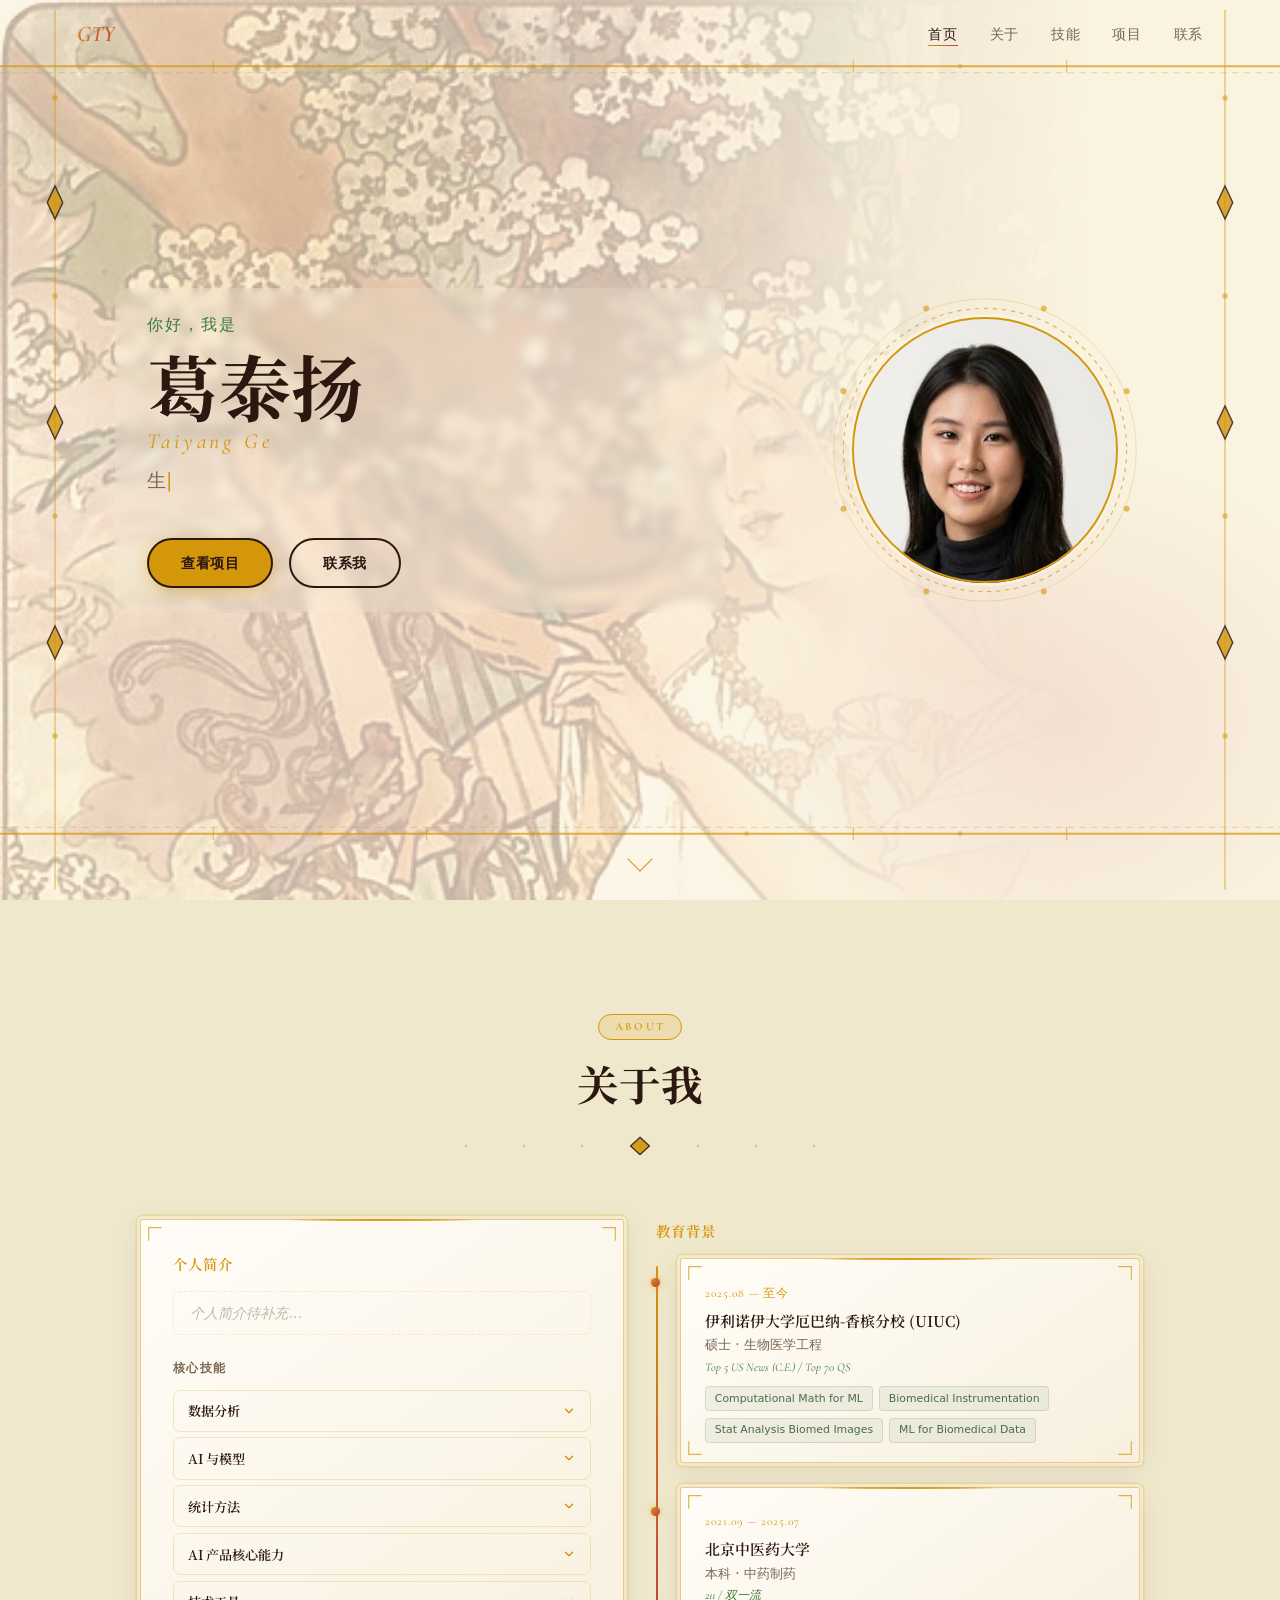
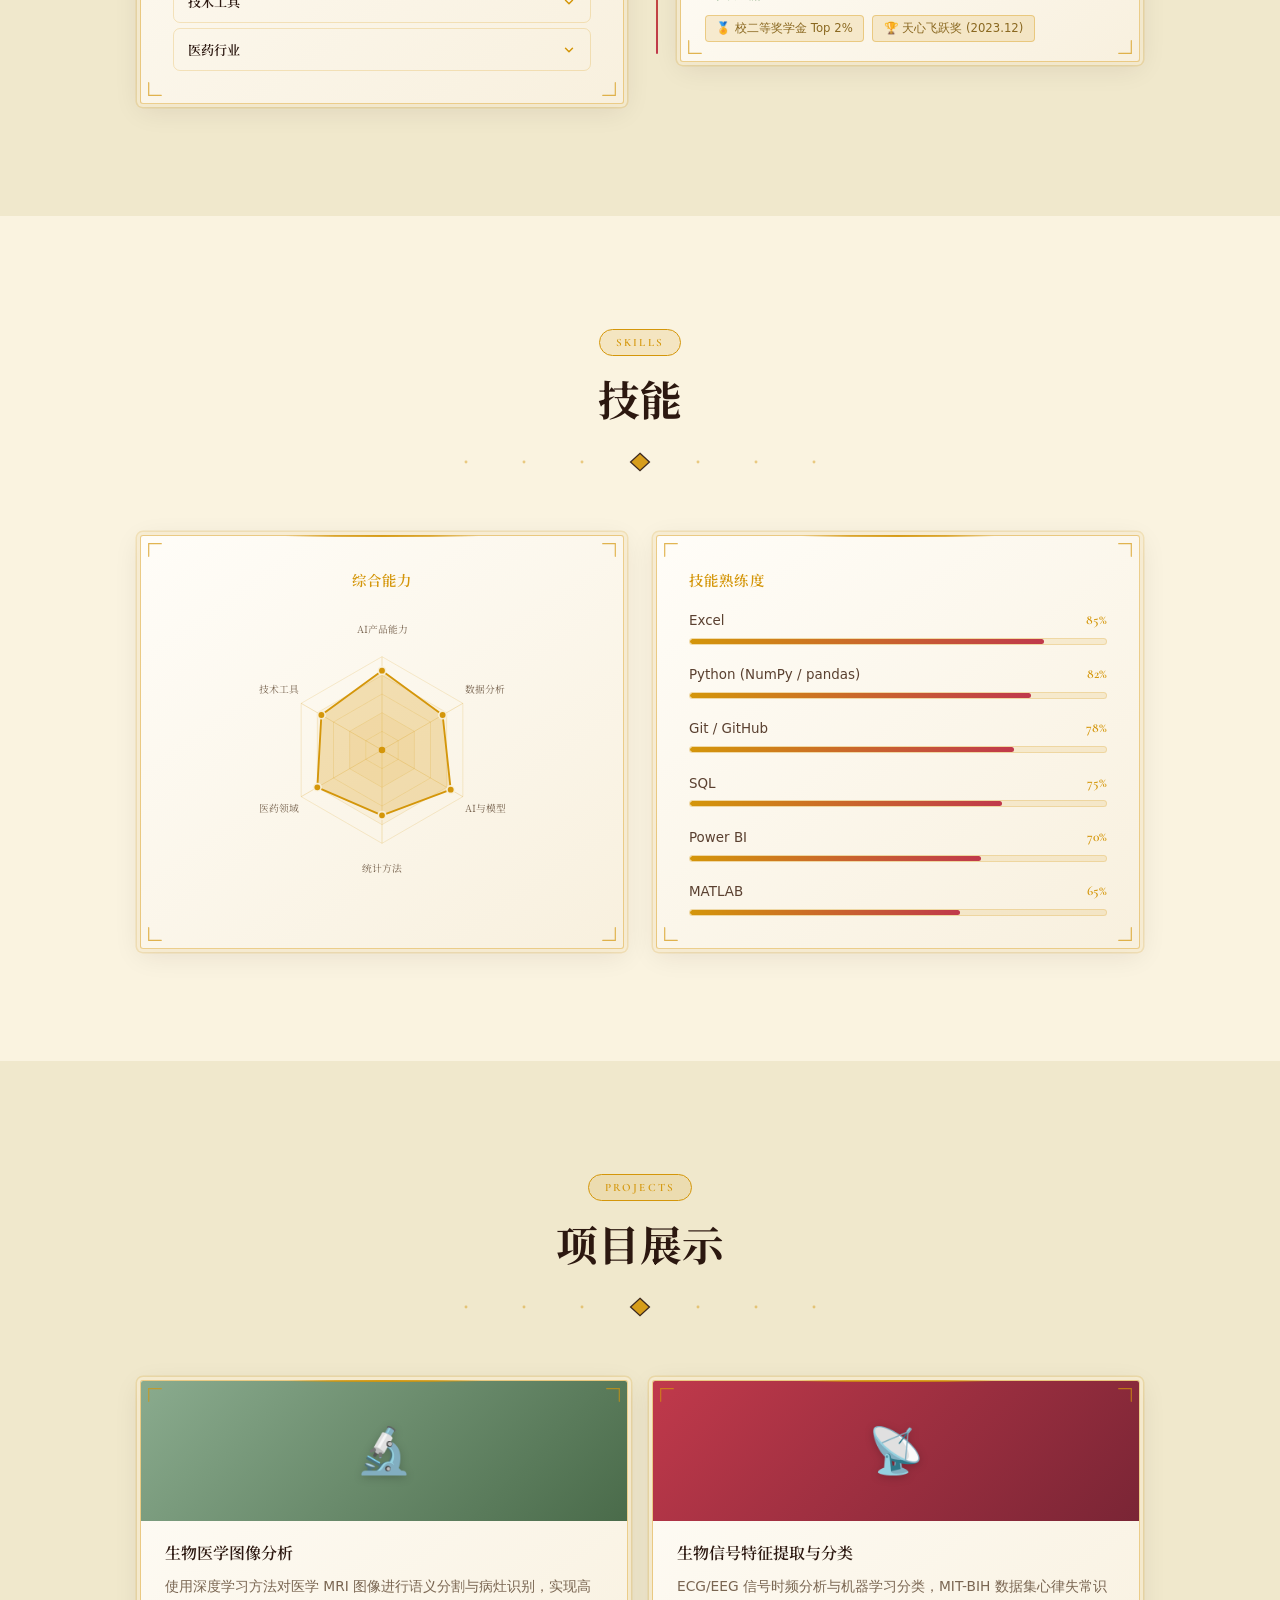
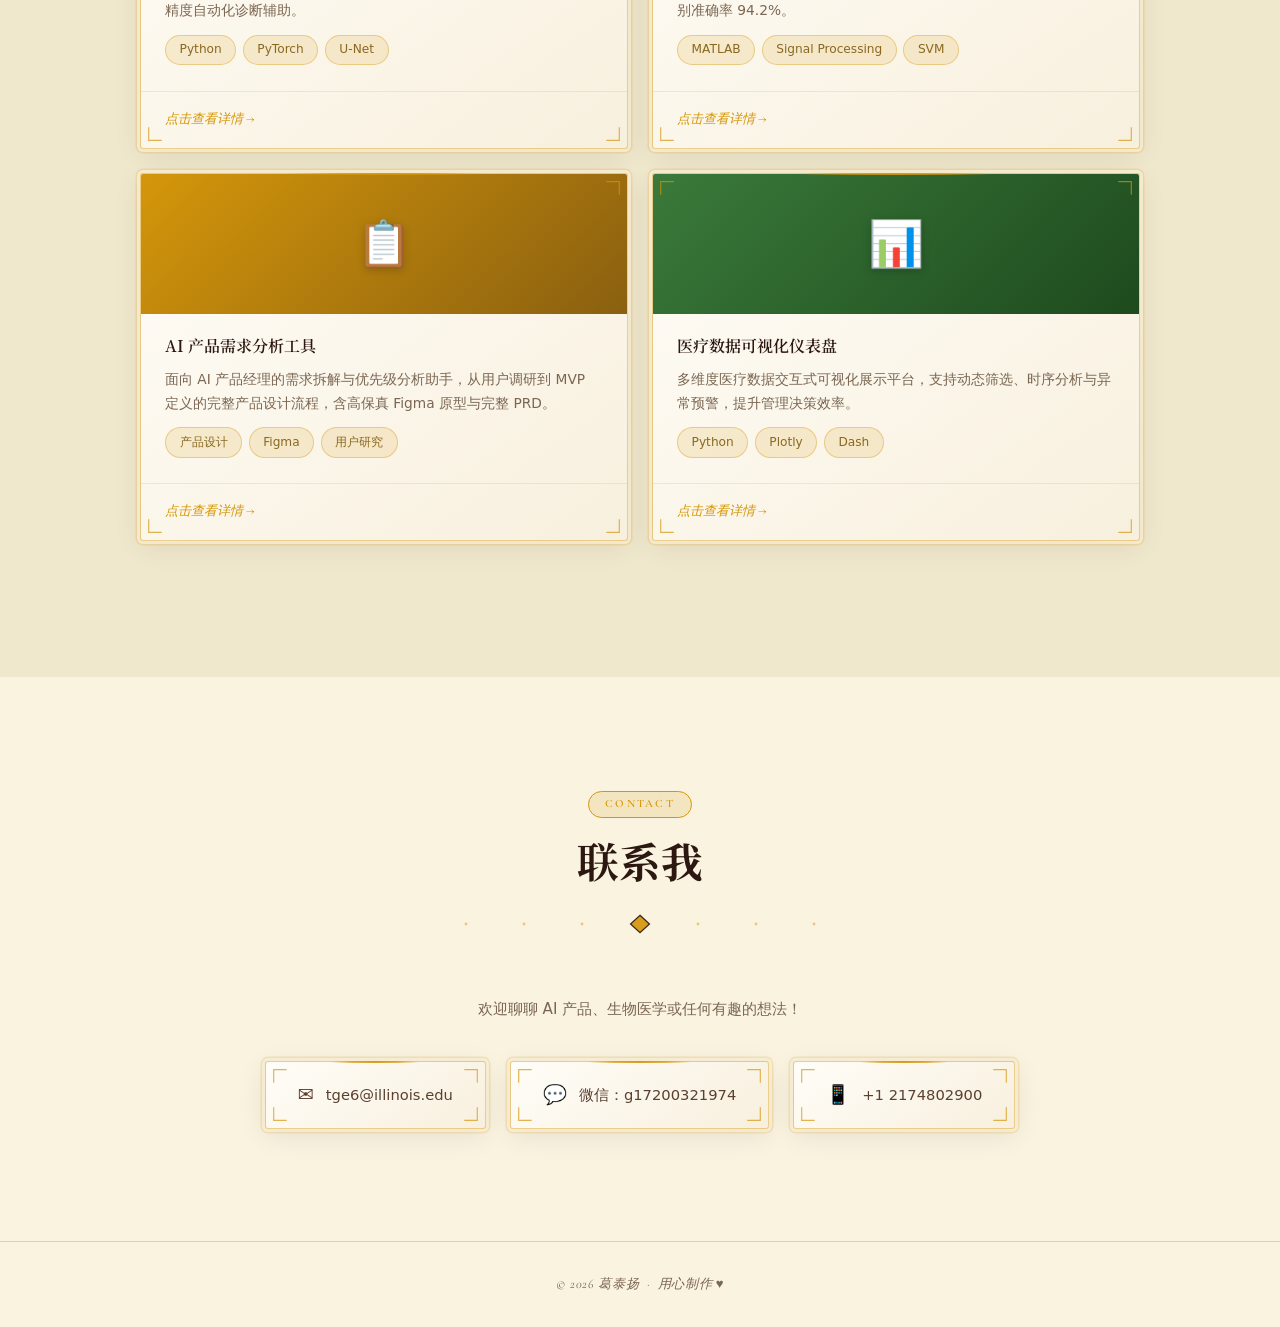
==== index.html @ e82d4ba7 "fix skill accordion: default collapsed, single-open mode, SVG chevron, tag badges - replace <button>" ====
<!DOCTYPE html>
<html lang="zh-CN">
<head>
  <meta charset="UTF-8" />
  <meta name="viewport" content="width=device-width, initial-scale=1.0" />
  <title>葛泰扬 · 个人主页</title>
  <link rel="preconnect" href="https://fonts.googleapis.com">
  <link rel="preconnect" href="https://fonts.gstatic.com" crossorigin>
  <link href="https://fonts.googleapis.com/css2?family=Cormorant+Garamond:ital,wght@0,400;0,600;1,400;1,600&family=Noto+Serif+SC:wght@400;600;700&display=swap" rel="stylesheet">
  <link rel="stylesheet" href="style.css" />
</head>
<body>

  <!-- 共享 SVG 滤镜：手绘抖动（仅用于装饰性藤蔓/分割线，不用于雷达图） -->
  <svg style="display:none" aria-hidden="true" focusable="false">
    <defs>
      <filter id="hand-drawn" x="-8%" y="-8%" width="116%" height="116%" color-interpolation-filters="linearRGB">
        <feTurbulence type="fractalNoise" baseFrequency="0.018 0.022" numOctaves="2" seed="9" result="noise"/>
        <feDisplacementMap in="SourceGraphic" in2="noise" scale="1.8" xChannelSelector="R" yChannelSelector="G"/>
      </filter>
    </defs>
  </svg>

  <!-- 灯箱 -->
  <div id="lightbox" role="dialog" aria-modal="true" aria-label="项目详情" hidden>
    <div class="lb-backdrop"></div>
    <div class="lb-panel">
      <button class="lb-close" id="lb-close" aria-label="关闭">✕</button>
      <div class="lb-image" id="lb-image"></div>
      <div class="lb-body">
        <h3 class="lb-title" id="lb-title"></h3>
        <p class="lb-desc" id="lb-desc"></p>
        <div class="lb-tags" id="lb-tags"></div>
        <div class="lb-links" id="lb-links"></div>
      </div>
    </div>
  </div>

  <!-- 导航栏 -->
  <nav id="navbar">
    <div class="nav-logo">GTY</div>
    <ul class="nav-links">
      <li><a href="#hero">首页</a></li>
      <li><a href="#about">关于</a></li>
      <li><a href="#skills">技能</a></li>
      <li><a href="#projects">项目</a></li>
      <li><a href="#contact">联系</a></li>
    </ul>
    <div class="hamburger" id="hamburger">&#9776;</div>
  </nav>

  <!-- ===================== HERO ===================== -->
  <section id="hero">
    <!-- 穆夏《春》背景画 -->
    <div class="hero-mucha-bg" aria-hidden="true">
      <img src="阿爾豐斯·慕夏 - 《春》.jpg" alt="" loading="eager">
    </div>

    <div class="particles" id="particles"></div>

    <!-- 穆夏装饰框架（四面） -->
    <div class="hero-frame" aria-hidden="true">

      <!-- 顶部横幅（纯线条，无植物） -->
      <svg class="hf-top" viewBox="0 0 1200 88" preserveAspectRatio="xMidYMid slice" xmlns="http://www.w3.org/2000/svg">
        <line x1="0" y1="64" x2="1200" y2="64" stroke="#2c1810" stroke-width="2.8" opacity="0.55" filter="url(#hand-drawn)"/>
        <line x1="0" y1="64" x2="1200" y2="64" stroke="#d4960a" stroke-width="1.8" opacity="0.7"/>
        <line x1="0" y1="70" x2="1200" y2="70" stroke="#d4960a" stroke-width="0.8" stroke-dasharray="6 5" opacity="0.42"/>
        <!-- interval tick marks -->
        <line x1="200" y1="58" x2="200" y2="70" stroke="#d4960a" stroke-width="1.2" opacity="0.5"/>
        <line x1="400" y1="58" x2="400" y2="70" stroke="#d4960a" stroke-width="1.2" opacity="0.5"/>
        <line x1="800" y1="58" x2="800" y2="70" stroke="#d4960a" stroke-width="1.2" opacity="0.5"/>
        <line x1="1000" y1="58" x2="1000" y2="70" stroke="#d4960a" stroke-width="1.2" opacity="0.5"/>
        <circle cx="300" cy="64" r="2.2" fill="#d4960a" opacity="0.45"/>
        <circle cx="500" cy="64" r="2.2" fill="#d4960a" opacity="0.45"/>
        <circle cx="700" cy="64" r="2.2" fill="#d4960a" opacity="0.45"/>
        <circle cx="900" cy="64" r="2.2" fill="#d4960a" opacity="0.45"/>
      </svg>

      <!-- 底部横幅（纯线条，无植物） -->
      <svg class="hf-bottom" viewBox="0 0 1200 88" preserveAspectRatio="xMidYMid slice" xmlns="http://www.w3.org/2000/svg">
        <line x1="0" y1="24" x2="1200" y2="24" stroke="#2c1810" stroke-width="2.8" opacity="0.55" filter="url(#hand-drawn)"/>
        <line x1="0" y1="24" x2="1200" y2="24" stroke="#d4960a" stroke-width="1.8" opacity="0.7"/>
        <line x1="0" y1="18" x2="1200" y2="18" stroke="#d4960a" stroke-width="0.8" stroke-dasharray="6 5" opacity="0.42"/>
        <!-- interval tick marks -->
        <line x1="200" y1="18" x2="200" y2="30" stroke="#d4960a" stroke-width="1.2" opacity="0.5"/>
        <line x1="400" y1="18" x2="400" y2="30" stroke="#d4960a" stroke-width="1.2" opacity="0.5"/>
        <line x1="800" y1="18" x2="800" y2="30" stroke="#d4960a" stroke-width="1.2" opacity="0.5"/>
        <line x1="1000" y1="18" x2="1000" y2="30" stroke="#d4960a" stroke-width="1.2" opacity="0.5"/>
        <circle cx="300" cy="24" r="2.2" fill="#d4960a" opacity="0.45"/>
        <circle cx="500" cy="24" r="2.2" fill="#d4960a" opacity="0.45"/>
        <circle cx="700" cy="24" r="2.2" fill="#d4960a" opacity="0.45"/>
        <circle cx="900" cy="24" r="2.2" fill="#d4960a" opacity="0.45"/>
      </svg>

      <!-- 左侧竖线柱（纯几何，无植物） -->
      <svg class="hf-left" viewBox="0 0 100 800" preserveAspectRatio="xMidYMid meet" xmlns="http://www.w3.org/2000/svg">
        <line x1="50" y1="0" x2="50" y2="800" stroke="#2c1810" stroke-width="2.2" opacity="0.45" filter="url(#hand-drawn)"/>
        <line x1="50" y1="0" x2="50" y2="800" stroke="#d4960a" stroke-width="1.2" opacity="0.55"/>
        <!-- interval diamonds -->
        <polygon points="50,160 57,175 50,190 43,175" fill="#d4960a" stroke="#2c1810" stroke-width="1.4" opacity="0.8"/>
        <polygon points="50,360 57,375 50,390 43,375" fill="#d4960a" stroke="#2c1810" stroke-width="1.4" opacity="0.8"/>
        <polygon points="50,560 57,575 50,590 43,575" fill="#d4960a" stroke="#2c1810" stroke-width="1.4" opacity="0.8"/>
        <!-- small tick dots -->
        <circle cx="50" cy="80"  r="2.5" fill="#d4960a" opacity="0.5"/>
        <circle cx="50" cy="260" r="2.5" fill="#d4960a" opacity="0.5"/>
        <circle cx="50" cy="460" r="2.5" fill="#d4960a" opacity="0.5"/>
        <circle cx="50" cy="660" r="2.5" fill="#d4960a" opacity="0.5"/>
      </svg>

      <!-- 右侧竖线柱（纯几何，无植物） -->
      <svg class="hf-right" viewBox="0 0 100 800" preserveAspectRatio="xMidYMid meet" xmlns="http://www.w3.org/2000/svg">
        <line x1="50" y1="0" x2="50" y2="800" stroke="#2c1810" stroke-width="2.2" opacity="0.45" filter="url(#hand-drawn)"/>
        <line x1="50" y1="0" x2="50" y2="800" stroke="#d4960a" stroke-width="1.2" opacity="0.55"/>
        <!-- interval diamonds -->
        <polygon points="50,160 57,175 50,190 43,175" fill="#d4960a" stroke="#2c1810" stroke-width="1.4" opacity="0.8"/>
        <polygon points="50,360 57,375 50,390 43,375" fill="#d4960a" stroke="#2c1810" stroke-width="1.4" opacity="0.8"/>
        <polygon points="50,560 57,575 50,590 43,575" fill="#d4960a" stroke="#2c1810" stroke-width="1.4" opacity="0.8"/>
        <!-- small tick dots -->
        <circle cx="50" cy="80"  r="2.5" fill="#d4960a" opacity="0.5"/>
        <circle cx="50" cy="260" r="2.5" fill="#d4960a" opacity="0.5"/>
        <circle cx="50" cy="460" r="2.5" fill="#d4960a" opacity="0.5"/>
        <circle cx="50" cy="660" r="2.5" fill="#d4960a" opacity="0.5"/>
      </svg>
    </div>

    <!-- 主体内容 -->
    <div class="hero-content">
      <div class="hero-text">
        <p class="hero-greeting">你好，我是</p>
        <h1 class="hero-name">
          葛泰扬
          <span class="hero-name-en">Taiyang Ge</span>
        </h1>
        <p class="hero-title"><span id="typed-text"></span><span class="cursor">|</span></p>
        <div class="hero-buttons">
          <a href="#projects" class="btn btn-primary nav-trigger">查看项目</a>
          <a href="#contact" class="btn btn-outline nav-trigger">联系我</a>
        </div>
      </div>
      <div class="hero-photo">
        <div class="photo-frame-wrap">
          <img src="照片.jpg" alt="葛泰扬" class="portrait-img" />
          <svg class="photo-frame" viewBox="0 0 300 300" xmlns="http://www.w3.org/2000/svg" aria-hidden="true">
            <circle cx="150" cy="150" r="110" fill="none" stroke="#d4960a" stroke-width="1.6"/>
            <circle cx="150" cy="150" r="118" fill="none" stroke="#d4960a" stroke-width="0.9" stroke-dasharray="3.5 4" opacity="0.7"/>
            <circle cx="150" cy="150" r="126" fill="none" stroke="#d4960a" stroke-width="0.5" opacity="0.38"/>
            <!-- 8 gold accent dots at cardinal + diagonal positions -->
            <circle cx="199" cy="32"  r="2.5" fill="#d4960a" opacity="0.6"/>
            <circle cx="268" cy="101" r="2.5" fill="#d4960a" opacity="0.6"/>
            <circle cx="268" cy="199" r="2.5" fill="#d4960a" opacity="0.6"/>
            <circle cx="199" cy="268" r="2.5" fill="#d4960a" opacity="0.6"/>
            <circle cx="101" cy="268" r="2.5" fill="#d4960a" opacity="0.6"/>
            <circle cx="32"  cy="199" r="2.5" fill="#d4960a" opacity="0.6"/>
            <circle cx="32"  cy="101" r="2.5" fill="#d4960a" opacity="0.6"/>
            <circle cx="101" cy="32"  r="2.5" fill="#d4960a" opacity="0.6"/>
          </svg>
        </div>
      </div>
    </div>
    <div class="scroll-indicator"><span></span></div>
  </section>

  <!-- ===================== ABOUT ===================== -->
  <section id="about">
    <div class="section-header reveal">
      <span class="section-tag">About</span>
      <h2>关于我</h2>
      <div class="section-divider" aria-hidden="true">
        <svg class="divider-svg" viewBox="0 0 800 44" xmlns="http://www.w3.org/2000/svg">
          <line x1="0" y1="22" x2="370" y2="22" stroke="#d4960a" stroke-width="1.5" opacity="0.6" filter="url(#hand-drawn)"/>
          <line x1="430" y1="22" x2="800" y2="22" stroke="#d4960a" stroke-width="1.5" opacity="0.6" filter="url(#hand-drawn)"/>
          <!-- center diamond node -->
          <polygon points="400,10 413,22 400,34 387,22" fill="#d4960a" stroke="#2c1810" stroke-width="1.8" opacity="0.92"/>
          <!-- interval dots -->
          <circle cx="160" cy="22" r="2" fill="#d4960a" opacity="0.45"/>
          <circle cx="240" cy="22" r="2" fill="#d4960a" opacity="0.45"/>
          <circle cx="320" cy="22" r="2" fill="#d4960a" opacity="0.45"/>
          <circle cx="480" cy="22" r="2" fill="#d4960a" opacity="0.45"/>
          <circle cx="560" cy="22" r="2" fill="#d4960a" opacity="0.45"/>
          <circle cx="640" cy="22" r="2" fill="#d4960a" opacity="0.45"/>
        </svg>
      </div>
    </div>
    <div class="about-grid">
      <div class="about-bio glass-card reveal">
        <h3>个人简介</h3>
        <p class="bio-placeholder">个人简介待补充…</p>
        <div class="skills">
          <h4>核心技能</h4>
          <div class="skill-accordion">
            <div class="skill-accordion-item">
              <div class="skill-accordion-header" role="button" tabindex="0">
                <span>数据分析</span>
                <svg class="skill-accordion-arrow" width="14" height="14" viewBox="0 0 24 24" fill="none" stroke="currentColor" stroke-width="2.5" stroke-linecap="round" stroke-linejoin="round"><polyline points="6 9 12 15 18 9"/></svg>
              </div>
              <div class="skill-accordion-body">
                <div class="skill-tag-group">
                  <span class="tag">SQL</span>
                  <span class="tag">Python (NumPy / pandas)</span>
                  <span class="tag">Matplotlib</span>
                  <span class="tag">MATLAB</span>
                  <span class="tag">Power BI</span>
                </div>
              </div>
            </div>
            <div class="skill-accordion-item">
              <div class="skill-accordion-header" role="button" tabindex="0">
                <span>AI 与模型</span>
                <svg class="skill-accordion-arrow" width="14" height="14" viewBox="0 0 24 24" fill="none" stroke="currentColor" stroke-width="2.5" stroke-linecap="round" stroke-linejoin="round"><polyline points="6 9 12 15 18 9"/></svg>
              </div>
              <div class="skill-accordion-body">
                <div class="skill-tag-group">
                  <span class="tag">大模型应用</span>
                  <span class="tag">Agent 设计</span>
                  <span class="tag">模型评估</span>
                </div>
              </div>
            </div>
            <div class="skill-accordion-item">
              <div class="skill-accordion-header" role="button" tabindex="0">
                <span>统计方法</span>
                <svg class="skill-accordion-arrow" width="14" height="14" viewBox="0 0 24 24" fill="none" stroke="currentColor" stroke-width="2.5" stroke-linecap="round" stroke-linejoin="round"><polyline points="6 9 12 15 18 9"/></svg>
              </div>
              <div class="skill-accordion-body">
                <div class="skill-tag-group">
                  <span class="tag">假设检验</span>
                  <span class="tag">参数估计</span>
                </div>
              </div>
            </div>
            <div class="skill-accordion-item">
              <div class="skill-accordion-header" role="button" tabindex="0">
                <span>AI 产品核心能力</span>
                <svg class="skill-accordion-arrow" width="14" height="14" viewBox="0 0 24 24" fill="none" stroke="currentColor" stroke-width="2.5" stroke-linecap="round" stroke-linejoin="round"><polyline points="6 9 12 15 18 9"/></svg>
              </div>
              <div class="skill-accordion-body">
                <div class="skill-tag-group">
                  <span class="tag">Prompt Engineering</span>
                  <span class="tag">结构化输出设计</span>
                  <span class="tag">置信度路由策略</span>
                  <span class="tag">RAG 架构设计</span>
                  <span class="tag">用户需求洞察</span>
                  <span class="tag">业务指标体系</span>
                  <span class="tag">Query Rewrite</span>
                  <span class="tag">Axure</span>
                  <span class="tag">PRD</span>
                </div>
              </div>
            </div>
            <div class="skill-accordion-item">
              <div class="skill-accordion-header" role="button" tabindex="0">
                <span>技术工具</span>
                <svg class="skill-accordion-arrow" width="14" height="14" viewBox="0 0 24 24" fill="none" stroke="currentColor" stroke-width="2.5" stroke-linecap="round" stroke-linejoin="round"><polyline points="6 9 12 15 18 9"/></svg>
              </div>
              <div class="skill-accordion-body">
                <div class="skill-tag-group">
                  <span class="tag">Git / GitHub</span>
                  <span class="tag">Python / Excel / SQL</span>
                  <span class="tag">AutoCAD</span>
                  <span class="tag">API</span>
                </div>
              </div>
            </div>
            <div class="skill-accordion-item">
              <div class="skill-accordion-header" role="button" tabindex="0">
                <span>医药行业</span>
                <svg class="skill-accordion-arrow" width="14" height="14" viewBox="0 0 24 24" fill="none" stroke="currentColor" stroke-width="2.5" stroke-linecap="round" stroke-linejoin="round"><polyline points="6 9 12 15 18 9"/></svg>
              </div>
              <div class="skill-accordion-body">
                <div class="skill-tag-group">
                  <span class="tag">FDA 药品说明书解读</span>
                  <span class="tag">药物相互作用分析</span>
                  <span class="tag">医药实验设计与操作</span>
                  <span class="tag">医疗文献查阅</span>
                  <span class="tag">网络药理学</span>
                </div>
              </div>
            </div>
          </div>
        </div>
      </div>
      <div class="about-education reveal">
        <h3>教育背景</h3>
        <div class="timeline">
          <div class="timeline-item">
            <div class="timeline-dot"></div>
            <div class="timeline-content glass-card">
              <span class="timeline-date">2025.08 — 至今</span>
              <h4>伊利诺伊大学厄巴纳-香槟分校 (UIUC)</h4>
              <p class="degree">硕士 · 生物医学工程</p>
              <p class="school-note">Top 5 US News (C.E.)&nbsp;/&nbsp;Top 70 QS</p>
              <div class="course-tags">
                <span class="course-tag">Computational Math for ML</span>
                <span class="course-tag">Biomedical Instrumentation</span>
                <span class="course-tag">Stat Analysis Biomed Images</span>
                <span class="course-tag">ML for Biomedical Data</span>
              </div>
            </div>
          </div>
          <div class="timeline-item">
            <div class="timeline-dot"></div>
            <div class="timeline-content glass-card">
              <span class="timeline-date">2021.09 — 2025.07</span>
              <h4>北京中医药大学</h4>
              <p class="degree">本科 · 中药制药</p>
              <p class="school-note">211 / 双一流</p>
              <div class="honors">
                <span class="honor-tag">🏅 校二等奖学金 Top 2%</span>
                <span class="honor-tag">🏆 天心飞跃奖 (2023.12)</span>
              </div>
            </div>
          </div>
        </div>
      </div>
    </div>
  </section>

  <!-- ===================== SKILLS ===================== -->
  <section id="skills">
    <div class="section-header reveal">
      <span class="section-tag">Skills</span>
      <h2>技能</h2>
      <div class="section-divider" aria-hidden="true">
        <svg class="divider-svg" viewBox="0 0 800 44" xmlns="http://www.w3.org/2000/svg">
          <line x1="0" y1="22" x2="370" y2="22" stroke="#d4960a" stroke-width="1.5" opacity="0.6" filter="url(#hand-drawn)"/>
          <line x1="430" y1="22" x2="800" y2="22" stroke="#d4960a" stroke-width="1.5" opacity="0.6" filter="url(#hand-drawn)"/>
          <!-- center diamond node -->
          <polygon points="400,10 413,22 400,34 387,22" fill="#d4960a" stroke="#2c1810" stroke-width="1.8" opacity="0.92"/>
          <!-- interval dots -->
          <circle cx="160" cy="22" r="2" fill="#d4960a" opacity="0.45"/>
          <circle cx="240" cy="22" r="2" fill="#d4960a" opacity="0.45"/>
          <circle cx="320" cy="22" r="2" fill="#d4960a" opacity="0.45"/>
          <circle cx="480" cy="22" r="2" fill="#d4960a" opacity="0.45"/>
          <circle cx="560" cy="22" r="2" fill="#d4960a" opacity="0.45"/>
          <circle cx="640" cy="22" r="2" fill="#d4960a" opacity="0.45"/>
        </svg>
      </div>
    </div>
    <div class="skills-grid">
      <div class="radar-container glass-card reveal">
        <h3>综合能力</h3>
        <svg id="radar-svg" viewBox="0 0 300 300" xmlns="http://www.w3.org/2000/svg"></svg>
      </div>
      <div class="progress-container glass-card reveal">
        <h3>技能熟练度</h3>
        <div class="progress-bars">
          <div class="progress-item">
            <div class="progress-label"><span>Excel</span><span class="progress-val">85%</span></div>
            <div class="progress-track"><div class="progress-fill" data-value="85"></div></div>
          </div>
          <div class="progress-item">
            <div class="progress-label"><span>Python (NumPy / pandas)</span><span class="progress-val">82%</span></div>
            <div class="progress-track"><div class="progress-fill" data-value="82"></div></div>
          </div>
          <div class="progress-item">
            <div class="progress-label"><span>Git / GitHub</span><span class="progress-val">78%</span></div>
            <div class="progress-track"><div class="progress-fill" data-value="78"></div></div>
          </div>
          <div class="progress-item">
            <div class="progress-label"><span>SQL</span><span class="progress-val">75%</span></div>
            <div class="progress-track"><div class="progress-fill" data-value="75"></div></div>
          </div>
          <div class="progress-item">
            <div class="progress-label"><span>Power BI</span><span class="progress-val">70%</span></div>
            <div class="progress-track"><div class="progress-fill" data-value="70"></div></div>
          </div>
          <div class="progress-item">
            <div class="progress-label"><span>MATLAB</span><span class="progress-val">65%</span></div>
            <div class="progress-track"><div class="progress-fill" data-value="65"></div></div>
          </div>
        </div>
      </div>
    </div>
  </section>

  <!-- ===================== PROJECTS ===================== -->
  <section id="projects">
    <div class="section-header reveal">
      <span class="section-tag">Projects</span>
      <h2>项目展示</h2>
      <div class="section-divider" aria-hidden="true">
        <svg class="divider-svg" viewBox="0 0 800 44" xmlns="http://www.w3.org/2000/svg">
          <line x1="0" y1="22" x2="370" y2="22" stroke="#d4960a" stroke-width="1.5" opacity="0.6" filter="url(#hand-drawn)"/>
          <line x1="430" y1="22" x2="800" y2="22" stroke="#d4960a" stroke-width="1.5" opacity="0.6" filter="url(#hand-drawn)"/>
          <!-- center diamond node -->
          <polygon points="400,10 413,22 400,34 387,22" fill="#d4960a" stroke="#2c1810" stroke-width="1.8" opacity="0.92"/>
          <!-- interval dots -->
          <circle cx="160" cy="22" r="2" fill="#d4960a" opacity="0.45"/>
          <circle cx="240" cy="22" r="2" fill="#d4960a" opacity="0.45"/>
          <circle cx="320" cy="22" r="2" fill="#d4960a" opacity="0.45"/>
          <circle cx="480" cy="22" r="2" fill="#d4960a" opacity="0.45"/>
          <circle cx="560" cy="22" r="2" fill="#d4960a" opacity="0.45"/>
          <circle cx="640" cy="22" r="2" fill="#d4960a" opacity="0.45"/>
        </svg>
      </div>
    </div>

    <div class="projects-masonry">

      <div class="project-card glass-card"
           data-title="生物医学图像分析"
           data-desc="基于 U-Net 架构开发医学图像语义分割模型，在 MRI 脑部图像数据集上实现高精度病灶识别。运用数据增强和迁移学习策略，显著提升小样本条件下的模型鲁棒性，最终在测试集上达到 Dice 系数 0.87。"
           data-tags="Python,PyTorch,OpenCV,U-Net"
           data-color="linear-gradient(135deg,#8aab8e,#4a6b4a)"
           data-github="#" data-demo="#">
        <div class="project-thumb" style="background:linear-gradient(135deg,#8aab8e,#4a6b4a)">
          <span class="project-thumb-icon">🔬</span>
        </div>
        <div class="project-body">
          <h3>生物医学图像分析</h3>
          <p>使用深度学习方法对医学 MRI 图像进行语义分割与病灶识别，实现高精度自动化诊断辅助。</p>
          <div class="project-tags">
            <span class="tag">Python</span><span class="tag">PyTorch</span><span class="tag">U-Net</span>
          </div>
        </div>
        <div class="project-footer"><span class="lb-hint">点击查看详情 →</span></div>
      </div>

      <div class="project-card glass-card"
           data-title="AI 产品需求分析工具"
           data-desc="设计并原型化一款面向 AI 产品经理的需求管理工具，整合用户故事、功能优先级矩阵（RICE 模型）和竞品分析模块。通过 8 轮用户访谈验证核心痛点，完成从用户调研、竞品分析到 MVP 功能定义的完整产品设计流程，输出完整 PRD 文档与 Figma 高保真原型。"
           data-tags="产品设计,Figma,用户研究,PRD,RICE"
           data-color="linear-gradient(135deg,#d4960a,#8a6010)"
           data-github="#" data-demo="#">
        <div class="project-thumb" style="background:linear-gradient(135deg,#d4960a,#8a6010)">
          <span class="project-thumb-icon">📋</span>
        </div>
        <div class="project-body">
          <h3>AI 产品需求分析工具</h3>
          <p>面向 AI 产品经理的需求拆解与优先级分析助手，从用户调研到 MVP 定义的完整产品设计流程，含高保真 Figma 原型与完整 PRD。</p>
          <div class="project-tags">
            <span class="tag">产品设计</span><span class="tag">Figma</span><span class="tag">用户研究</span>
          </div>
        </div>
        <div class="project-footer"><span class="lb-hint">点击查看详情 →</span></div>
      </div>

      <div class="project-card glass-card"
           data-title="生物信号特征提取与分类"
           data-desc="在 MATLAB 环境下实现 ECG 和 EEG 信号的完整时频分析流程：小波变换去噪、基线漂移校正、R 波峰值检测、HRV 特征提取，以及基于 SVM 和随机森林的心律失常分类。在 MIT-BIH 公开数据集上实现分类准确率 94.2%。"
           data-tags="MATLAB,Signal Processing,Wavelet,SVM,HRV"
           data-color="linear-gradient(135deg,#c0394b,#7a2535)"
           data-github="#" data-demo="#">
        <div class="project-thumb" style="background:linear-gradient(135deg,#c0394b,#7a2535)">
          <span class="project-thumb-icon">📡</span>
        </div>
        <div class="project-body">
          <h3>生物信号特征提取与分类</h3>
          <p>ECG/EEG 信号时频分析与机器学习分类，MIT-BIH 数据集心律失常识别准确率 94.2%。</p>
          <div class="project-tags">
            <span class="tag">MATLAB</span><span class="tag">Signal Processing</span><span class="tag">SVM</span>
          </div>
        </div>
        <div class="project-footer"><span class="lb-hint">点击查看详情 →</span></div>
      </div>

      <div class="project-card glass-card"
           data-title="医疗数据可视化仪表盘"
           data-desc="利用 Python 与 Plotly/Dash 框架搭建多维度医疗数据交互仪表盘，支持按科室、时间段、诊断类别多维筛选，实现患者流量时序展示、指标对比雷达图与异常预警标注。设计清晰信息架构，帮助医疗管理团队提升数据洞察效率约 40%。"
           data-tags="Python,Plotly,Dash,数据可视化,交互设计"
           data-color="linear-gradient(135deg,#3a7a3a,#1e4a1e)"
           data-github="#" data-demo="#">
        <div class="project-thumb" style="background:linear-gradient(135deg,#3a7a3a,#1e4a1e)">
          <span class="project-thumb-icon">📊</span>
        </div>
        <div class="project-body">
          <h3>医疗数据可视化仪表盘</h3>
          <p>多维度医疗数据交互式可视化展示平台，支持动态筛选、时序分析与异常预警，提升管理决策效率。</p>
          <div class="project-tags">
            <span class="tag">Python</span><span class="tag">Plotly</span><span class="tag">Dash</span>
          </div>
        </div>
        <div class="project-footer"><span class="lb-hint">点击查看详情 →</span></div>
      </div>

    </div>
  </section>

  <!-- ===================== CONTACT ===================== -->
  <section id="contact">
    <div class="section-header reveal">
      <span class="section-tag">Contact</span>
      <h2>联系我</h2>
      <div class="section-divider" aria-hidden="true">
        <svg class="divider-svg" viewBox="0 0 800 44" xmlns="http://www.w3.org/2000/svg">
          <line x1="0" y1="22" x2="370" y2="22" stroke="#d4960a" stroke-width="1.5" opacity="0.6" filter="url(#hand-drawn)"/>
          <line x1="430" y1="22" x2="800" y2="22" stroke="#d4960a" stroke-width="1.5" opacity="0.6" filter="url(#hand-drawn)"/>
          <!-- center diamond node -->
          <polygon points="400,10 413,22 400,34 387,22" fill="#d4960a" stroke="#2c1810" stroke-width="1.8" opacity="0.92"/>
          <!-- interval dots -->
          <circle cx="160" cy="22" r="2" fill="#d4960a" opacity="0.45"/>
          <circle cx="240" cy="22" r="2" fill="#d4960a" opacity="0.45"/>
          <circle cx="320" cy="22" r="2" fill="#d4960a" opacity="0.45"/>
          <circle cx="480" cy="22" r="2" fill="#d4960a" opacity="0.45"/>
          <circle cx="560" cy="22" r="2" fill="#d4960a" opacity="0.45"/>
          <circle cx="640" cy="22" r="2" fill="#d4960a" opacity="0.45"/>
        </svg>
      </div>
    </div>
    <p class="contact-subtitle reveal">欢迎聊聊 AI 产品、生物医学或任何有趣的想法！</p>
    <div class="contact-links reveal">
      <a href="mailto:tge6@illinois.edu" class="contact-card glass-card">
        <span class="contact-icon">✉️</span><span>tge6@illinois.edu</span>
      </a>
      <div class="contact-card glass-card">
        <span class="contact-icon">💬</span><span>微信：g17200321974</span>
      </div>
      <div class="contact-card glass-card">
        <span class="contact-icon">📱</span><span>+1 2174802900</span>
      </div>
    </div>
  </section>

  <footer>
    <p>© 2026 葛泰扬 &nbsp;·&nbsp; 用心制作 ♥</p>
  </footer>

  <script src="script.js"></script>
</body>
</html>
---- style.css ----
/* ===== 变量 & 重置 ===== */
*, *::before, *::after { box-sizing: border-box; margin: 0; padding: 0; }

:root {
  --bg:          #faf3e0;
  --bg2:         #f0e8cc;
  --gold:        #d4960a;
  --gold-light:  rgba(212,150,10,0.14);
  --gold-border: rgba(212,150,10,0.38);
  --rose:        #c0394b;
  --sage:        #3a7a3a;
  --text:        #2c1810;
  --text-mid:    #5a4030;
  --text-muted:  #7a6652;
  --radius:      8px;
  --font-en:     'Cormorant Garamond', Georgia, serif;
  --font-zh:     'Noto Serif SC', 'Songti SC', serif;
  --font-body:   'Segoe UI', system-ui, sans-serif;
  --transition:  0.3s ease;
}

html { scroll-behavior: smooth; }

body {
  background: var(--bg);
  color: var(--text);
  font-family: var(--font-body);
  line-height: 1.6;
  overflow-x: hidden;
}

/* 全页藤蔓底纹 */
body::before {
  content: '';
  position: fixed;
  inset: 0;
  background: url('texture.svg') repeat;
  background-size: 200px 200px;
  opacity: 0.11;
  pointer-events: none;
  z-index: 0;
}

::-webkit-scrollbar { width: 6px; }
::-webkit-scrollbar-track { background: var(--bg2); }
::-webkit-scrollbar-thumb { background: var(--gold); border-radius: 3px; }

/* ===== 玻璃卡片 ===== */
/* ===== GLASS CARD — Mucha 镀金画框 ===== */
.glass-card {
  background: linear-gradient(145deg, #fffdf8 0%, #f8f0de 100%);
  border: 1.5px solid rgba(212,150,10,0.45);
  border-radius: 3px;
  box-shadow:
    0 0 0 3px rgba(250,243,224,0.7),
    0 0 0 4.5px rgba(212,150,10,0.18),
    0 6px 28px rgba(44,24,16,0.09);
  position: relative;
  transition: transform var(--transition), box-shadow var(--transition), border-color var(--transition);
}

/* 顶部中央金线，hover 时向两侧展开 */
.glass-card::before {
  content: '';
  position: absolute;
  top: -1px; left: 30%; right: 30%;
  height: 2px;
  background: linear-gradient(90deg, transparent, rgba(212,150,10,0.7) 25%, rgba(212,150,10,0.9) 50%, rgba(212,150,10,0.7) 75%, transparent);
  pointer-events: none;
  transition: left var(--transition), right var(--transition);
}

/* 四角 L 形金线装饰（SVG background-image） */
.glass-card::after {
  content: '';
  position: absolute;
  inset: 0;
  background-image:
    url("data:image/svg+xml,%3Csvg xmlns='http://www.w3.org/2000/svg' viewBox='0 0 20 20'%3E%3Cpath d='M17 3 L3 3 L3 17' fill='none' stroke='%23d4960a' stroke-width='1.3' stroke-linecap='round' opacity='0.7'/%3E%3C/svg%3E"),
    url("data:image/svg+xml,%3Csvg xmlns='http://www.w3.org/2000/svg' viewBox='0 0 20 20'%3E%3Cpath d='M3 3 L17 3 L17 17' fill='none' stroke='%23d4960a' stroke-width='1.3' stroke-linecap='round' opacity='0.7'/%3E%3C/svg%3E"),
    url("data:image/svg+xml,%3Csvg xmlns='http://www.w3.org/2000/svg' viewBox='0 0 20 20'%3E%3Cpath d='M17 17 L3 17 L3 3' fill='none' stroke='%23d4960a' stroke-width='1.3' stroke-linecap='round' opacity='0.7'/%3E%3C/svg%3E"),
    url("data:image/svg+xml,%3Csvg xmlns='http://www.w3.org/2000/svg' viewBox='0 0 20 20'%3E%3Cpath d='M3 17 L17 17 L17 3' fill='none' stroke='%23d4960a' stroke-width='1.3' stroke-linecap='round' opacity='0.7'/%3E%3C/svg%3E");
  background-repeat: no-repeat;
  background-position: 5px 5px, calc(100% - 5px) 5px, 5px calc(100% - 5px), calc(100% - 5px) calc(100% - 5px);
  background-size: 18px 18px;
  pointer-events: none;
  border-radius: inherit;
}

.glass-card:hover {
  transform: translateY(-4px);
  border-color: rgba(212,150,10,0.72);
  box-shadow:
    0 0 0 3px rgba(250,243,224,0.7),
    0 0 0 4.5px rgba(212,150,10,0.32),
    0 12px 36px rgba(44,24,16,0.13),
    0 4px 16px rgba(212,150,10,0.18);
}
.glass-card:hover::before { left: 10%; right: 10%; }

/* about-bio：纯展示，无 hover 动效 */
.about-bio.glass-card:hover {
  transform: none;
  border-color: rgba(212,150,10,0.45);
  box-shadow:
    0 0 0 3px rgba(250,243,224,0.7),
    0 0 0 4.5px rgba(212,150,10,0.18),
    0 6px 28px rgba(44,24,16,0.09);
}
.about-bio.glass-card:hover::before { left: 30%; right: 30%; }

/* ===== 页面过渡（fade） ===== */
body.page-fading {
  opacity: 0;
  transition: opacity 0.18s ease;
}
body.page-fading-in {
  opacity: 1;
  transition: opacity 0.28s ease;
}

/* ===== 导航栏 ===== */
#navbar {
  position: fixed;
  top: 0; width: 100%;
  z-index: 100;
  display: flex;
  align-items: center;
  justify-content: space-between;
  padding: 1rem 6%;
  transition: background 0.35s, box-shadow 0.35s;
}
#navbar.scrolled {
  background: rgba(250,243,224,0.97);
  backdrop-filter: blur(16px);
  box-shadow: 0 2px 0 var(--gold-border);
}
.nav-logo {
  font-family: var(--font-en);
  font-style: italic;
  font-size: 1.4rem;
  font-weight: 600;
  background: linear-gradient(135deg, var(--gold), var(--rose));
  -webkit-background-clip: text;
  -webkit-text-fill-color: transparent;
  background-clip: text;
  cursor: pointer;
}
.nav-links { list-style: none; display: flex; gap: 2rem; }
.nav-links a {
  color: var(--text-muted);
  text-decoration: none;
  font-size: 0.88rem;
  letter-spacing: 0.05em;
  transition: color 0.2s;
  position: relative;
}
.nav-links a::after {
  content: '';
  position: absolute;
  bottom: -4px; left: 0;
  width: 0; height: 1.5px;
  background: linear-gradient(90deg, var(--gold), var(--rose));
  transition: width 0.3s;
}
.nav-links a:hover,
.nav-links a.active { color: var(--text); }
.nav-links a:hover::after,
.nav-links a.active::after { width: 100%; }
.hamburger { display: none; font-size: 1.5rem; cursor: pointer; color: var(--text-muted); }

/* ===== HERO ===== */
#hero {
  position: relative;
  min-height: 100vh;
  display: flex;
  align-items: center;
  justify-content: center;
  overflow: hidden;
  padding: 0 6%;
  background: var(--bg);
}
#hero::before {
  content: '';
  position: absolute;
  top: -15%; left: -8%;
  width: 55%; height: 70%;
  background: radial-gradient(ellipse, rgba(212,150,10,0.16) 0%, transparent 70%);
  pointer-events: none;
}
#hero::after {
  content: '';
  position: absolute;
  bottom: -10%; right: -8%;
  width: 50%; height: 60%;
  background: radial-gradient(ellipse, rgba(192,57,75,0.1) 0%, transparent 70%);
  pointer-events: none;
}

/* 穆夏《春》背景图 */
.hero-mucha-bg {
  position: absolute;
  inset: 0;
  z-index: 0;
  overflow: hidden;
  pointer-events: none;
}
.hero-mucha-bg img {
  width: 100%;
  height: 100%;
  object-fit: cover;
  object-position: center top;
  opacity: 0.28;
  filter: sepia(0.25) hue-rotate(-8deg) saturate(0.75) brightness(1.15);
  mix-blend-mode: multiply;
  -webkit-mask-image: linear-gradient(to right, black 0%, black 48%, rgba(0,0,0,0.25) 68%, rgba(0,0,0,0) 85%);
  mask-image: linear-gradient(to right, black 0%, black 48%, rgba(0,0,0,0.25) 68%, rgba(0,0,0,0) 85%);
}

/* Hero 装饰框架 */
.hero-frame {
  position: absolute;
  inset: 0;
  pointer-events: none;
  z-index: 1;
}
.hf-top {
  position: absolute;
  top: 0; left: 0; right: 0;
  width: 100%; height: 90px;
  display: block;
}
.hf-bottom {
  position: absolute;
  bottom: 0; left: 0; right: 0;
  width: 100%; height: 90px;
  display: block;
}
.hf-left {
  position: absolute;
  left: 0; top: 0; bottom: 0;
  width: 110px; height: 100%;
  display: block;
}
.hf-right {
  position: absolute;
  right: 0; top: 0; bottom: 0;
  width: 110px; height: 100%;
  display: block;
}

/* 粒子 */
.particles { position: absolute; inset: 0; pointer-events: none; }
.particle {
  position: absolute;
  animation: float-particle linear infinite;
  opacity: 0;
  clip-path: polygon(50% 0%, 100% 50%, 50% 100%, 0% 50%);
}
@keyframes float-particle {
  0%   { transform: translateY(100vh) scale(0); opacity: 0; }
  10%  { opacity: 0.45; }
  90%  { opacity: 0.18; }
  100% { transform: translateY(-10vh) scale(1); opacity: 0; }
}

/* Hero 两栏 */
.hero-content {
  position: relative;
  z-index: 2;
  display: flex;
  align-items: center;
  justify-content: center;
  gap: 5rem;
  width: 100%;
  max-width: 1050px;
}
.hero-text {
  flex: 1;
  text-align: left;
  background: rgba(250,243,224,0.18);
  backdrop-filter: blur(6px);
  -webkit-backdrop-filter: blur(6px);
  border-radius: 12px;
  padding: 1.5rem 2rem;
}
.hero-greeting {
  font-size: 1rem; color: var(--sage);
  letter-spacing: 0.12em; margin-bottom: 0.4rem;
  opacity: 0; animation: fade-up 0.6s ease 0.3s forwards;
}
.hero-name {
  font-family: var(--font-zh);
  font-size: clamp(2.8rem, 6vw, 4.5rem);
  font-weight: 700; color: var(--text);
  line-height: 1.15;
  display: flex; flex-direction: column;
  margin-bottom: 0.8rem;
  opacity: 0; animation: fade-up 0.6s ease 0.5s forwards;
}
.hero-name-en {
  font-family: var(--font-en);
  font-style: italic;
  font-size: clamp(1rem, 2vw, 1.35rem);
  font-weight: 400;
  color: var(--gold);
  letter-spacing: 0.18em;
  margin-top: 0.15rem;
}
.hero-title {
  font-size: clamp(0.95rem, 2vw, 1.2rem);
  color: var(--text-muted);
  margin-bottom: 2.5rem;
  min-height: 2rem;
  opacity: 0; animation: fade-up 0.6s ease 0.7s forwards;
}
.cursor { animation: blink 1s infinite; color: var(--gold); }
@keyframes blink { 0%,100%{opacity:1} 50%{opacity:0} }

.hero-buttons {
  display: flex; gap: 1rem;
  justify-content: flex-start; flex-wrap: wrap;
  opacity: 0; animation: fade-up 0.6s ease 0.9s forwards;
}
.btn {
  padding: 0.72rem 2rem;
  border-radius: 50px;
  font-size: 0.9rem; font-weight: 600;
  text-decoration: none;
  transition: all var(--transition);
  cursor: pointer; letter-spacing: 0.04em;
}
.btn-primary {
  background: var(--gold);
  color: #2c1810;
  border: 2px solid #2c1810;
  box-shadow: 0 4px 16px rgba(212,150,10,0.38);
}
.btn-primary:hover { transform: translateY(-2px); box-shadow: 0 8px 24px rgba(212,150,10,0.55); border-color: var(--gold); }
.btn-outline {
  border: 2px solid #2c1810;
  color: var(--text);
  background: transparent;
}
.btn-outline:hover { border-color: var(--gold); background: var(--gold-light); color: var(--text); transform: translateY(-2px); }

/* 头像框 */
.hero-photo {
  flex-shrink: 0;
  opacity: 0; animation: fade-in-left 0.8s ease 1.0s forwards;
}
.photo-frame-wrap {
  position: relative;
  width: 360px; height: 360px;
  overflow: visible; /* 允许粒子向外扩散 */
  cursor: pointer;
}
.portrait-img {
  position: absolute;
  top: 50%; left: 50%;
  transform: translate(-50%, -50%);
  width: 272px; height: 272px;
  border-radius: 50%;
  object-fit: cover;
  object-position: top center;
  border: 3px solid rgba(250,243,224,0.9);
  transition: filter 0.35s ease;
}
.photo-frame-wrap.photo-burst .portrait-img {
  filter: drop-shadow(0 0 16px rgba(212,150,10,0.75));
}
.photo-frame {
  position: absolute; inset: 0;
  width: 100%; height: 100%;
  pointer-events: none;
  transition: transform 0.55s ease;
}
.photo-frame-wrap:hover .photo-frame { transform: rotate(6deg) scale(1.04); }

/* 点击粒子爆发 */
@keyframes burst-particle {
  0%   { transform: translate(-50%, -50%) rotate(45deg) translate(0px, 0px) scale(1); opacity: 1; }
  100% { transform: translate(-50%, -50%) rotate(45deg) translate(var(--bx), var(--by)) scale(0.15); opacity: 0; }
}
.burst-particle {
  position: absolute;
  top: 50%; left: 50%;
  width: var(--bs, 7px); height: var(--bs, 7px);
  background: var(--bc, #d4960a);
  clip-path: polygon(50% 0%, 100% 50%, 50% 100%, 0% 50%);
  pointer-events: none;
  z-index: 10;
  animation: burst-particle var(--bd, 1.1s) ease-out forwards;
}

/* 脉冲圆环 */
@keyframes pulse-ring {
  0%   { transform: translate(-50%, -50%) scale(1); opacity: 0.65; }
  100% { transform: translate(-50%, -50%) scale(2.3); opacity: 0; }
}
.pulse-ring {
  position: absolute;
  top: 50%; left: 50%;
  width: 200px; height: 200px;
  border-radius: 50%;
  border: 1.5px solid #d4960a;
  pointer-events: none;
  z-index: 9;
  opacity: 0;
  animation: pulse-ring 0.9s ease-out forwards;
}

/* 滚动箭头 */
.scroll-indicator {
  position: absolute; bottom: 2rem; left: 50%;
  transform: translateX(-50%); z-index: 2;
}
.scroll-indicator span {
  display: block; width: 18px; height: 18px;
  border-right: 1.5px solid var(--gold);
  border-bottom: 1.5px solid var(--gold);
  transform: rotate(45deg);
  animation: bounce 1.5s infinite; margin: 0 auto;
}
@keyframes bounce {
  0%,100%{transform:rotate(45deg) translateY(0);opacity:0.35}
  50%{transform:rotate(45deg) translateY(6px);opacity:1}
}

/* ===== 通用 Section ===== */
section:not(#hero) {
  padding: 7rem 6%;
  position: relative;
  z-index: 1;
}
section:nth-of-type(even) { background: var(--bg2); }

.section-header { text-align: center; margin-bottom: 3.2rem; }
.section-tag {
  display: inline-block;
  padding: 0.2rem 1rem;
  background: var(--gold-light);
  border: 1.5px solid var(--gold);
  border-radius: 50px;
  font-size: 0.7rem; letter-spacing: 0.2em;
  color: var(--gold); text-transform: uppercase;
  font-family: var(--font-en); margin-bottom: 0.6rem;
  font-weight: 600;
}
.section-header h2 {
  font-family: var(--font-zh);
  font-size: clamp(1.8rem, 4vw, 2.6rem);
  font-weight: 700; color: var(--text);
  margin-bottom: 0.5rem;
}

/* 章节分隔 SVG 花纹横幅 */
.section-divider { margin-top: 0.5rem; }
.divider-svg { width: min(580px, 88%); height: 44px; display: block; margin: 0 auto; }

/* ===== ABOUT ===== */
.about-grid {
  display: grid;
  grid-template-columns: 1fr 1fr;
  gap: 2rem; max-width: 1000px; margin: 0 auto;
}
.about-bio { padding: 2rem; }
.about-bio h3, .about-education h3 {
  font-family: var(--font-zh);
  font-size: 0.9rem; font-weight: 600;
  color: var(--gold); letter-spacing: 0.08em;
  margin-bottom: 1rem; text-transform: uppercase;
}
.bio-placeholder {
  font-style: italic; color: var(--text-muted);
  opacity: 0.45;
  border: 1px dashed var(--gold-border);
  padding: 0.6rem 1rem; border-radius: 6px;
  margin-bottom: 1.5rem; font-size: 0.88rem;
}
.skills h4 {
  font-size: 0.75rem; color: var(--text-muted);
  letter-spacing: 0.12em; text-transform: uppercase; margin-bottom: 0.7rem;
}
.skill-tags { display: flex; flex-wrap: wrap; gap: 0.5rem; }
.tag {
  padding: 0.28rem 0.85rem;
  background: var(--gold-light);
  border: 1px solid var(--gold-border);
  border-radius: 50px; font-size: 0.76rem;
  color: #8a6820; transition: all 0.2s;
}
.tag:hover { background: rgba(212,150,10,0.28); color: var(--text); }

/* 核心技能手风琴 */
.skill-accordion { display: flex; flex-direction: column; gap: 0.35rem; margin-top: 0.2rem; }
.skill-accordion-item {
  border: 1px solid rgba(212,150,10,0.22);
  border-radius: 7px; overflow: hidden;
  transition: border-color 0.25s;
}
.skill-accordion-item.open { border-color: rgba(212,150,10,0.52); }
.skill-accordion-header {
  display: flex; justify-content: space-between; align-items: center;
  padding: 0.6rem 0.9rem; cursor: pointer;
  font-size: 0.82rem; font-weight: 600;
  color: var(--text); font-family: var(--font-zh);
  user-select: none; transition: background 0.2s;
}
.skill-accordion-header:hover { background: rgba(212,150,10,0.09); }
.skill-accordion-item.open .skill-accordion-header { background: rgba(212,150,10,0.06); }
.skill-accordion-arrow {
  color: var(--gold); flex-shrink: 0;
  transition: transform 0.32s ease;
}
.skill-accordion-item.open .skill-accordion-arrow { transform: rotate(180deg); }
.skill-accordion-body {
  max-height: 0; overflow: hidden;
  transition: max-height 0.38s ease;
  padding: 0 0.9rem;
}
.skill-accordion-item.open .skill-accordion-body { padding: 0.5rem 0.9rem 0.8rem; }
.skill-tag-group { display: flex; flex-wrap: wrap; gap: 0.4rem; }

/* 时间轴 */
.timeline { position: relative; padding-left: 1.5rem; }
.timeline::before {
  content: ''; position: absolute;
  left: 0; top: 8px; bottom: 8px;
  width: 1.5px;
  background: linear-gradient(to bottom, var(--gold), var(--rose));
  border-radius: 1px;
}
.timeline-item { position: relative; margin-bottom: 1.5rem; }
.timeline-dot {
  position: absolute;
  left: -1.8rem; top: 1.25rem;
  width: 9px; height: 9px; border-radius: 50%;
  background: linear-gradient(135deg, var(--gold), var(--rose));
  box-shadow: 0 0 6px rgba(212,150,10,0.6);
}
.timeline-content { padding: 1.2rem 1.5rem; }
.timeline-date { font-size: 0.73rem; color: var(--gold); letter-spacing: 0.06em; font-family: var(--font-en); }
.timeline-content h4 { font-family: var(--font-zh); font-size: 0.93rem; font-weight: 600; margin: 0.28rem 0 0.12rem; }
.degree { font-size: 0.84rem; color: var(--text-muted); }
.school-note { font-size: 0.74rem; color: var(--sage); margin-top: 0.1rem; margin-bottom: 0.6rem; font-family: var(--font-en); font-style: italic; }
.course-tags { display: flex; flex-wrap: wrap; gap: 0.4rem; margin-top: 0.6rem; }
.course-tag {
  padding: 0.18rem 0.55rem;
  background: rgba(107,143,107,0.1);
  border: 1px solid rgba(107,143,107,0.22);
  border-radius: 4px; font-size: 0.68rem; color: #4a6b4a;
}
.honors { display: flex; flex-wrap: wrap; gap: 0.5rem; margin-top: 0.6rem; }
.honor-tag {
  padding: 0.22rem 0.65rem;
  background: var(--gold-light);
  border: 1px solid var(--gold-border);
  border-radius: 4px; font-size: 0.73rem; color: #8a6820;
}

/* ===== SKILLS ===== */
.skills-grid {
  display: grid;
  grid-template-columns: 1fr 1fr;
  gap: 2rem; max-width: 1000px; margin: 0 auto;
}

/* 雷达图容器 */
.radar-container { padding: 2rem; text-align: center; }
.radar-container h3,
.progress-container h3 {
  font-family: var(--font-zh);
  font-size: 0.9rem; font-weight: 600;
  color: var(--gold); letter-spacing: 0.08em;
  margin-bottom: 1.2rem; text-transform: uppercase;
}
#radar-svg {
  width: 100%; max-width: 280px;
  height: auto; display: block; margin: 0 auto;
  overflow: visible;
}
/* 雷达数据面板动画 */
.radar-data {
  transform-origin: 150px 150px;
  transform: scale(0);
  transition: transform 1s cubic-bezier(0.34, 1.56, 0.64, 1);
}
.radar-data.radar-visible { transform: scale(1); }

/* 进度条 */
.progress-container { padding: 2rem; }
.progress-bars { display: flex; flex-direction: column; gap: 1.2rem; }
.progress-item {}
.progress-label {
  display: flex; justify-content: space-between;
  font-size: 0.84rem; color: var(--text-mid);
  margin-bottom: 0.4rem;
}
.progress-val { color: var(--gold); font-family: var(--font-en); font-weight: 600; }
.progress-track {
  height: 7px; border-radius: 4px;
  background: rgba(212,150,10,0.12);
  border: 1px solid rgba(212,150,10,0.22);
  overflow: hidden;
}
.progress-fill {
  height: 100%; width: 0;
  background: linear-gradient(90deg, var(--gold), var(--rose));
  border-radius: 4px;
  transition: width 1.3s cubic-bezier(0.22, 1, 0.36, 1);
}

/* ===== PROJECTS（瀑布流） ===== */
.projects-masonry {
  column-count: 2;
  column-gap: 1.5rem;
  max-width: 1000px;
  margin: 0 auto;
}
.project-card {
  break-inside: avoid;
  -webkit-column-break-inside: avoid;
  display: block;
  margin-bottom: 1.5rem;
  cursor: pointer;
  transition: transform 0.3s ease, border-color 0.3s ease, box-shadow 0.3s ease;
}
.project-card:hover {
  transform: scale(1.03) translateY(-2px);
  border-color: rgba(212,150,10,0.72);
  box-shadow:
    0 0 0 3px rgba(250,243,224,0.7),
    0 0 0 4.5px rgba(212,150,10,0.32),
    0 12px 36px rgba(212,150,10,0.22);
}
.project-thumb {
  width: 100%; height: 140px;
  border-radius: 2px 2px 0 0;
  display: flex; align-items: center; justify-content: center;
  font-size: 2.8rem;
}
.project-thumb-icon { filter: drop-shadow(0 2px 4px rgba(0,0,0,0.2)); }
.project-body { padding: 1.2rem 1.5rem 0.8rem; }
.project-body h3 { font-family: var(--font-zh); font-size: 1rem; font-weight: 600; margin-bottom: 0.5rem; }
.project-body p { color: var(--text-muted); font-size: 0.86rem; line-height: 1.75; margin-bottom: 0.8rem; }
.project-tags { display: flex; flex-wrap: wrap; gap: 0.4rem; }
.project-footer {
  padding: 0.8rem 1.5rem 1.1rem;
  border-top: 1px solid rgba(212,150,10,0.18);
  margin-top: 0.8rem;
}
.lb-hint {
  font-family: var(--font-en);
  font-style: italic; font-size: 0.82rem;
  color: var(--gold);
  transition: letter-spacing 0.2s;
}
.project-card:hover .lb-hint { letter-spacing: 0.06em; }

/* ===== 灯箱 ===== */
#lightbox {
  position: fixed; inset: 0;
  z-index: 9997;
  display: flex; align-items: center; justify-content: center;
  padding: 1.5rem;
}
#lightbox[hidden] { display: none; }

.lb-backdrop {
  position: absolute; inset: 0;
  background: rgba(44, 24, 16, 0.72);
  backdrop-filter: blur(6px);
  cursor: pointer;
}
.lb-panel {
  position: relative;
  background: rgba(255,252,246,0.99);
  border: 2px solid #2c1810;
  border-radius: 12px;
  width: min(680px, 94vw);
  max-height: 88vh;
  overflow-y: auto;
  z-index: 1;
  animation: lb-in 0.32s cubic-bezier(0.34,1.56,0.64,1);
}
@keyframes lb-in {
  from { opacity: 0; transform: scale(0.88) translateY(20px); }
  to   { opacity: 1; transform: scale(1) translateY(0); }
}
/* Corner decorations on lightbox panel */
.lb-panel::before {
  content: '';
  position: absolute; top: 10px; left: 10px;
  width: 20px; height: 20px;
  border-top: 2px solid var(--gold);
  border-left: 2px solid var(--gold);
  pointer-events: none;
}
.lb-panel::after {
  content: '';
  position: absolute; bottom: 10px; right: 10px;
  width: 20px; height: 20px;
  border-bottom: 2px solid var(--gold);
  border-right: 2px solid var(--gold);
  pointer-events: none;
}
.lb-close {
  position: absolute; top: 1rem; right: 1rem;
  background: var(--gold-light);
  border: 1px solid var(--gold-border);
  color: var(--text-mid);
  width: 32px; height: 32px;
  border-radius: 50%;
  font-size: 0.9rem;
  cursor: pointer;
  display: flex; align-items: center; justify-content: center;
  transition: background 0.2s, color 0.2s;
  z-index: 2;
}
.lb-close:hover { background: var(--gold); color: #fff; }
.lb-image {
  width: 100%; height: 200px;
  border-radius: 11px 11px 0 0;
  display: flex; align-items: center; justify-content: center;
  font-size: 4rem;
}
.lb-body { padding: 1.8rem 2rem 2rem; }
.lb-title {
  font-family: var(--font-zh);
  font-size: 1.25rem; font-weight: 700;
  color: var(--text); margin-bottom: 0.8rem;
}
.lb-desc { color: var(--text-muted); font-size: 0.9rem; line-height: 1.85; margin-bottom: 1.2rem; }
.lb-tags { display: flex; flex-wrap: wrap; gap: 0.45rem; margin-bottom: 1.2rem; }
.lb-links { display: flex; gap: 1rem; flex-wrap: wrap; }
.lb-link {
  padding: 0.55rem 1.5rem;
  border-radius: 50px;
  font-size: 0.84rem; font-weight: 600;
  font-family: var(--font-en);
  text-decoration: none;
  transition: all 0.2s;
}
.lb-link-primary {
  background: var(--gold);
  color: #2c1810;
  border: 2px solid #2c1810;
  box-shadow: 0 3px 10px rgba(212,150,10,0.35);
}
.lb-link-primary:hover { transform: translateY(-1px); box-shadow: 0 5px 16px rgba(212,150,10,0.5); }
.lb-link-outline {
  border: 1.5px solid var(--gold-border);
  color: var(--text-mid);
}
.lb-link-outline:hover { border-color: var(--gold); background: var(--gold-light); }

/* ===== CONTACT ===== */
#contact { text-align: center; }
.contact-subtitle { color: var(--text-muted); margin-bottom: 2.5rem; font-size: 0.95rem; }
.contact-links { display: flex; justify-content: center; flex-wrap: wrap; gap: 1.5rem; }
.contact-card {
  display: flex; align-items: center; gap: 0.75rem;
  padding: 1.1rem 2rem;
  text-decoration: none;
  color: var(--text-mid); font-size: 0.92rem;
  cursor: default;
  transition: transform var(--transition), border-color var(--transition);
}
a.contact-card { cursor: pointer; }
a.contact-card:hover { color: var(--gold); }
.contact-icon { font-size: 1.2rem; }

/* ===== FOOTER ===== */
footer {
  text-align: center; padding: 2rem;
  color: var(--text-muted); font-size: 0.82rem;
  border-top: 1px solid var(--gold-border);
  font-family: var(--font-en); font-style: italic;
  letter-spacing: 0.05em; position: relative; z-index: 1;
}

/* ===== 滚动入场动画 ===== */
@keyframes fade-up {
  from { opacity: 0; transform: translateY(28px); }
  to   { opacity: 1; transform: translateY(0); }
}
@keyframes fade-in-left {
  from { opacity: 0; transform: translateX(36px); }
  to   { opacity: 1; transform: translateX(0); }
}

.reveal {
  opacity: 0; transform: translateY(18px);
  transition: opacity 0.65s ease, transform 0.65s ease;
}
.reveal.visible { opacity: 1; transform: translateY(0); }

/* ===== 响应式 ===== */
@media (max-width: 1024px) {
  .hf-left, .hf-right { width: 80px; }
}
@media (max-width: 900px) {
  .hero-content {
    flex-direction: column-reverse;
    gap: 2.5rem; padding-top: 6rem; text-align: center;
  }
  .hero-text { text-align: center; }
  .hero-buttons { justify-content: center; }
  .photo-frame-wrap { width: 260px; height: 260px; }
  .portrait-img { width: 196px; height: 196px; }
  .about-grid { grid-template-columns: 1fr; }
  .skills-grid { grid-template-columns: 1fr; }
  .hf-left, .hf-right { display: none; }
}
@media (max-width: 768px) {
  .nav-links { display: none; }
  .nav-links.open {
    display: flex; flex-direction: column;
    position: fixed; inset: 0;
    background: rgba(245,240,232,0.98);
    align-items: center; justify-content: center;
    gap: 2rem; font-size: 1.2rem; z-index: 99;
  }
  .hamburger { display: block; }
  .projects-masonry { column-count: 1; }
  .lb-panel { width: 96vw; }
}
@media (max-width: 480px) {
  section:not(#hero) { padding: 5rem 4%; }
  .hero-content { padding: 0 1rem; }
  .hf-top, .hf-bottom { height: 60px; }
  body::before { background-size: 160px 160px; }
}
@media (prefers-reduced-motion: reduce) {
  *, *::before, *::after { animation-duration: 0.01ms !important; transition-duration: 0.01ms !important; }
}
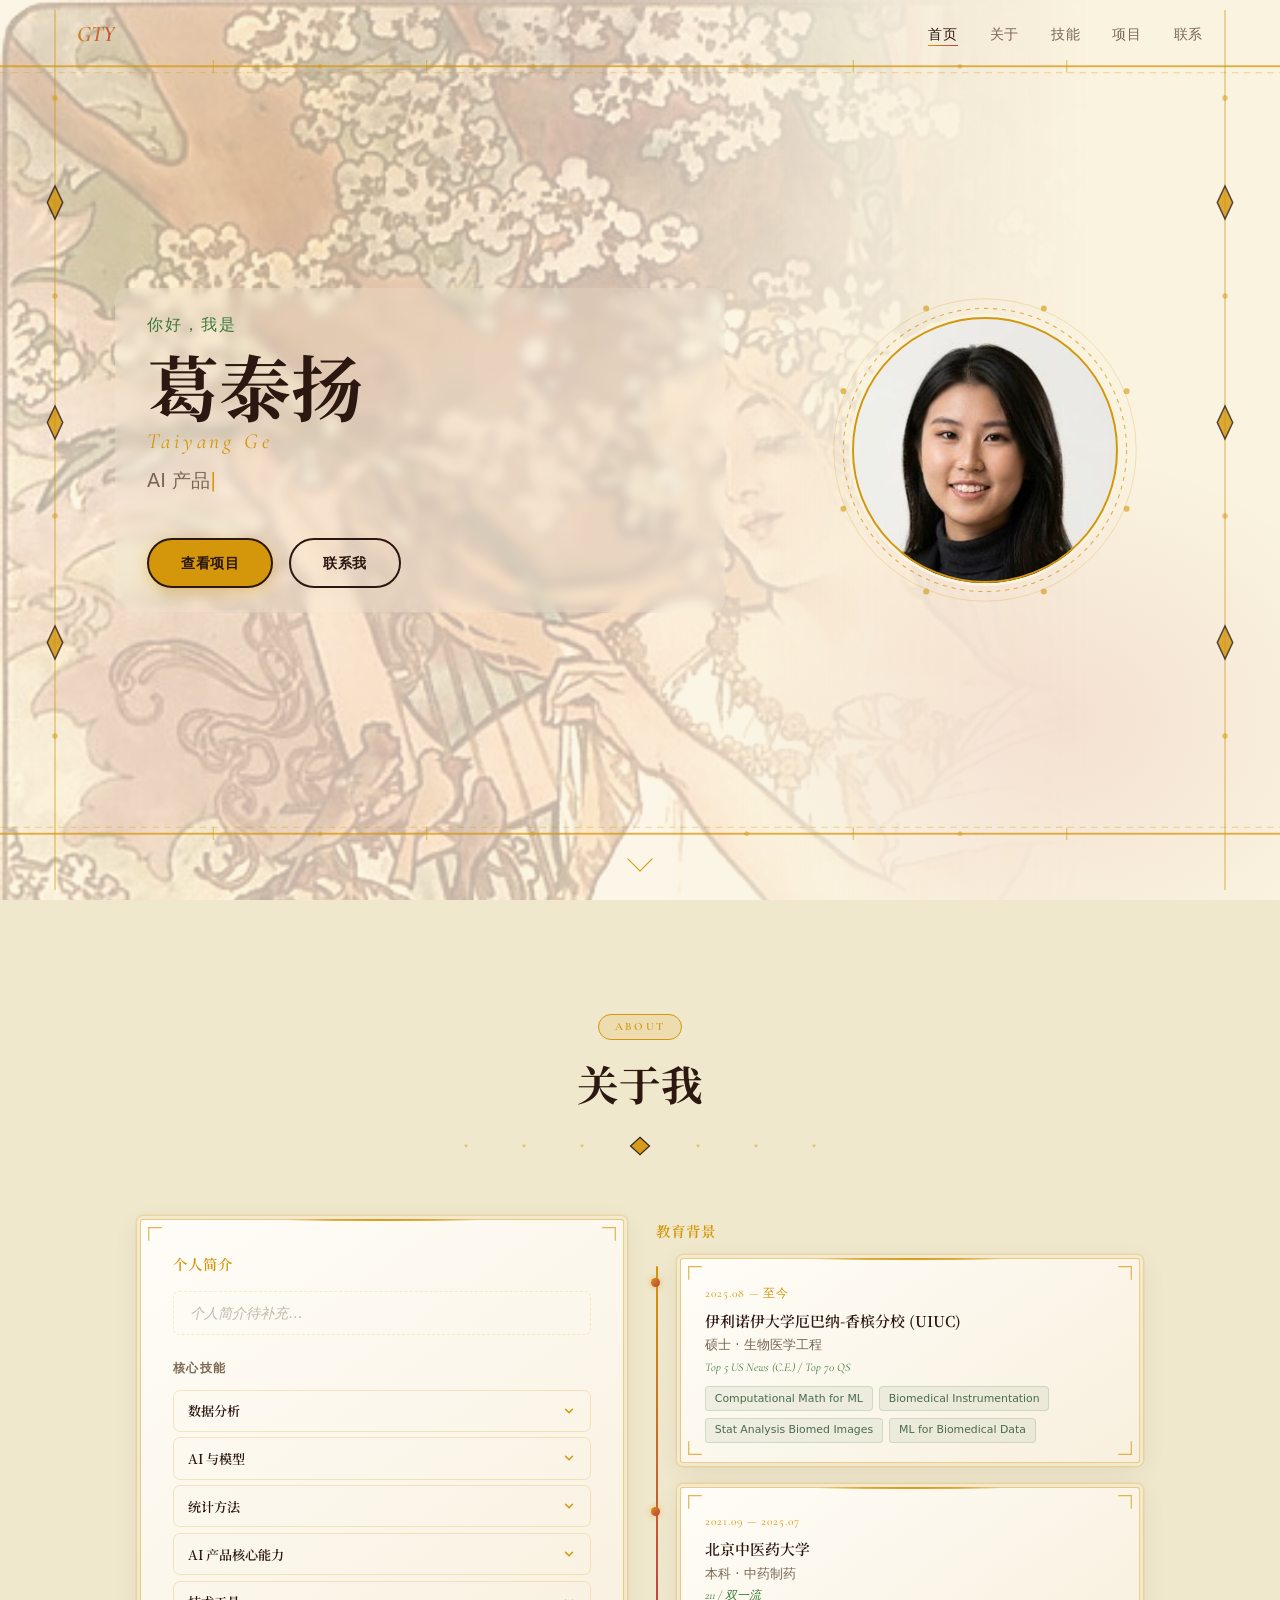
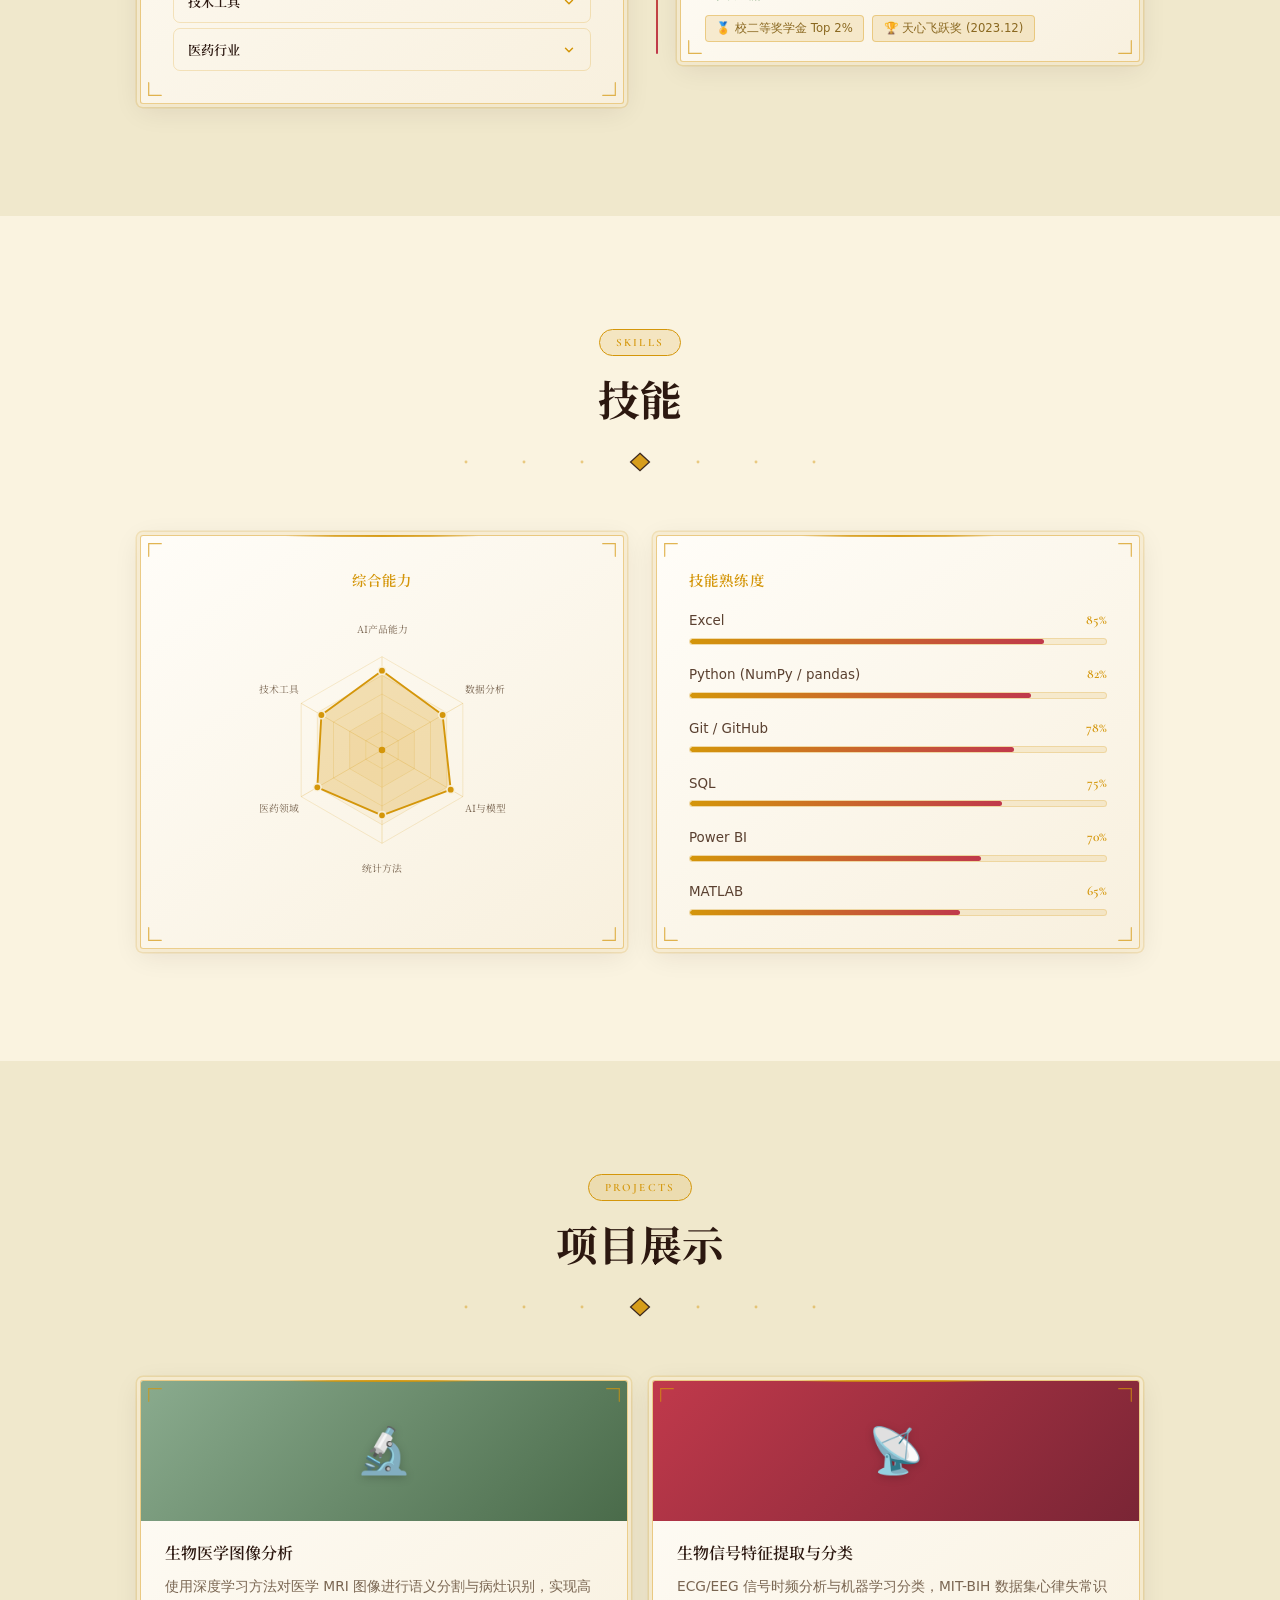
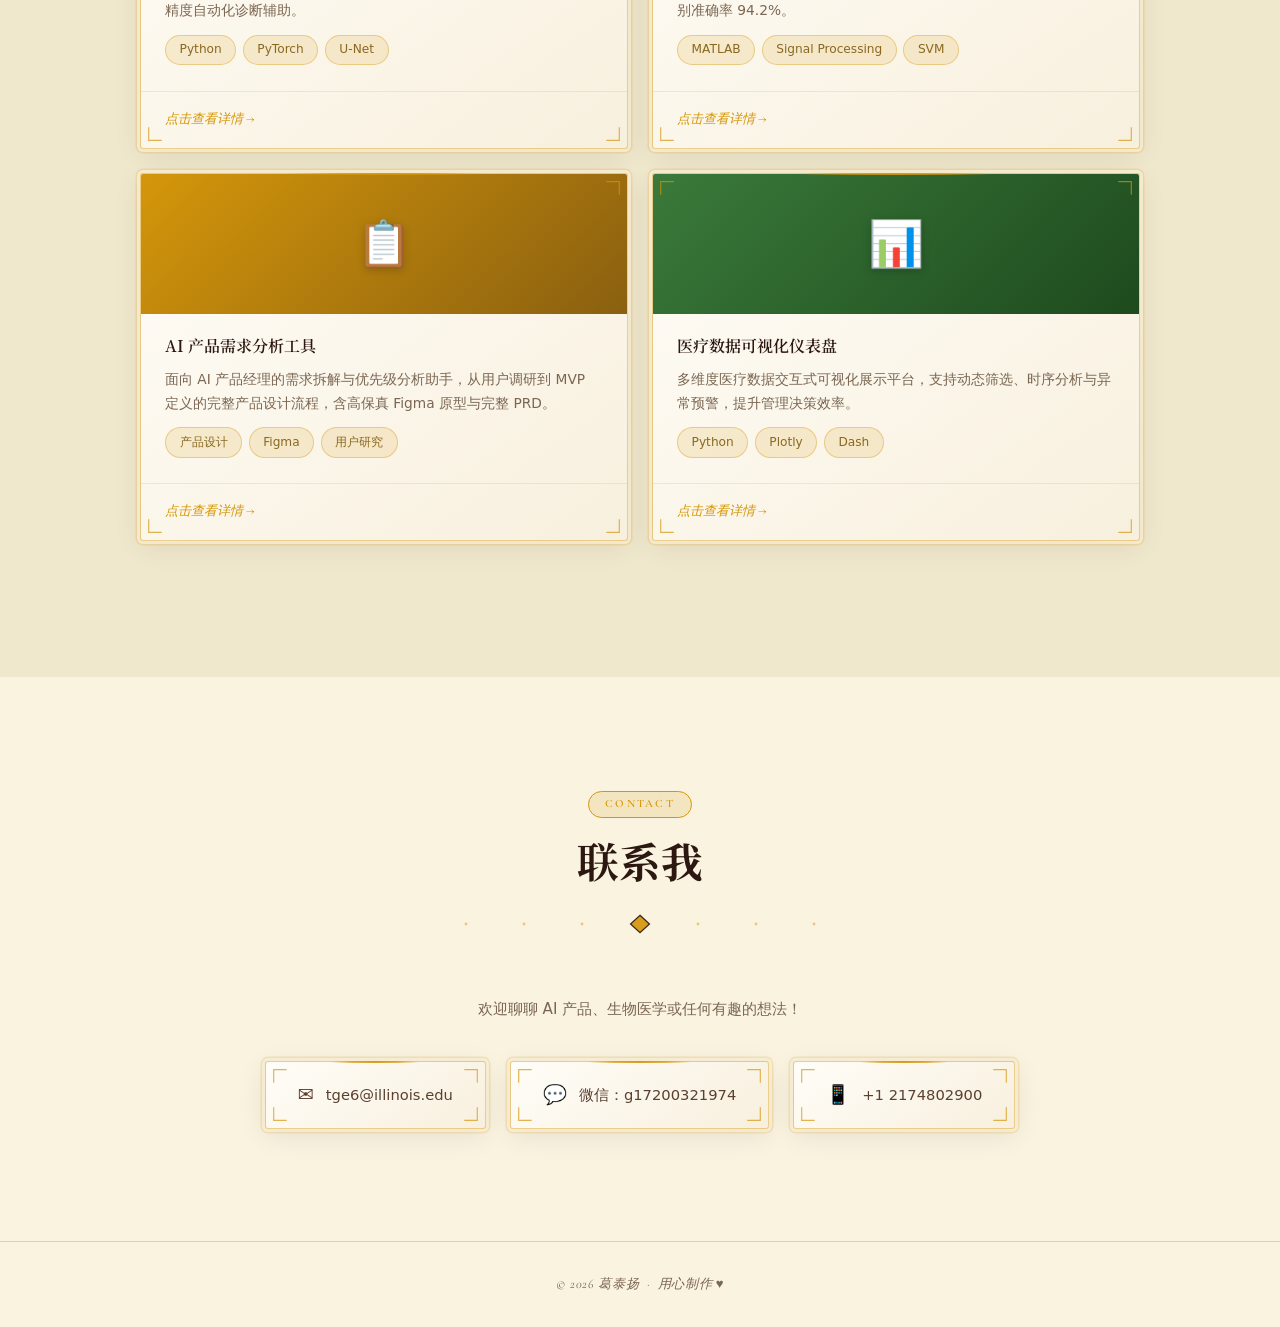
==== commit 19b24894: "remove Matplotlib tag from 数据分析 skill category Co-Authored-By: Claude Sonnet 4.6 <noreply@anthropic." ====
--- a/index.html
+++ b/index.html
@@ -198,7 +198,6 @@
                 <div class="skill-tag-group">
                   <span class="tag">SQL</span>
                   <span class="tag">Python (NumPy / pandas)</span>
-                  <span class="tag">Matplotlib</span>
                   <span class="tag">MATLAB</span>
                   <span class="tag">Power BI</span>
                 </div>
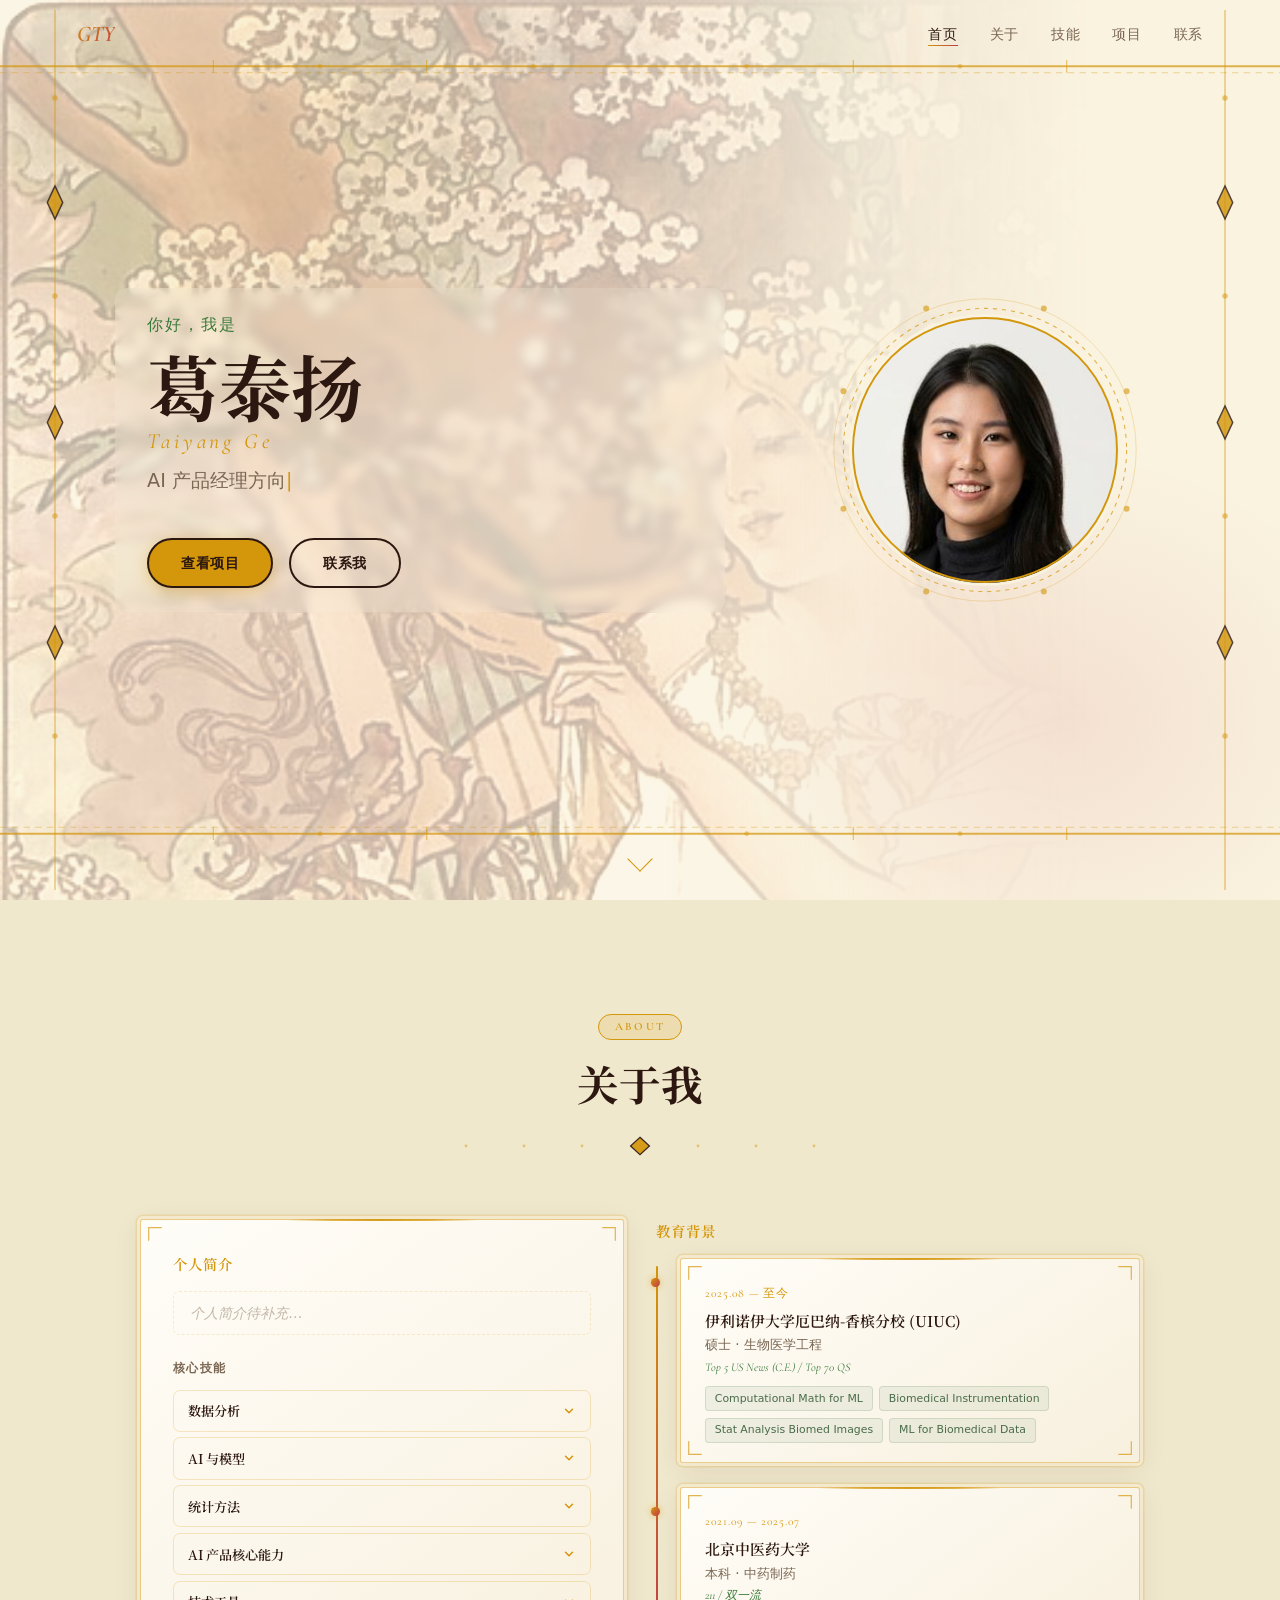
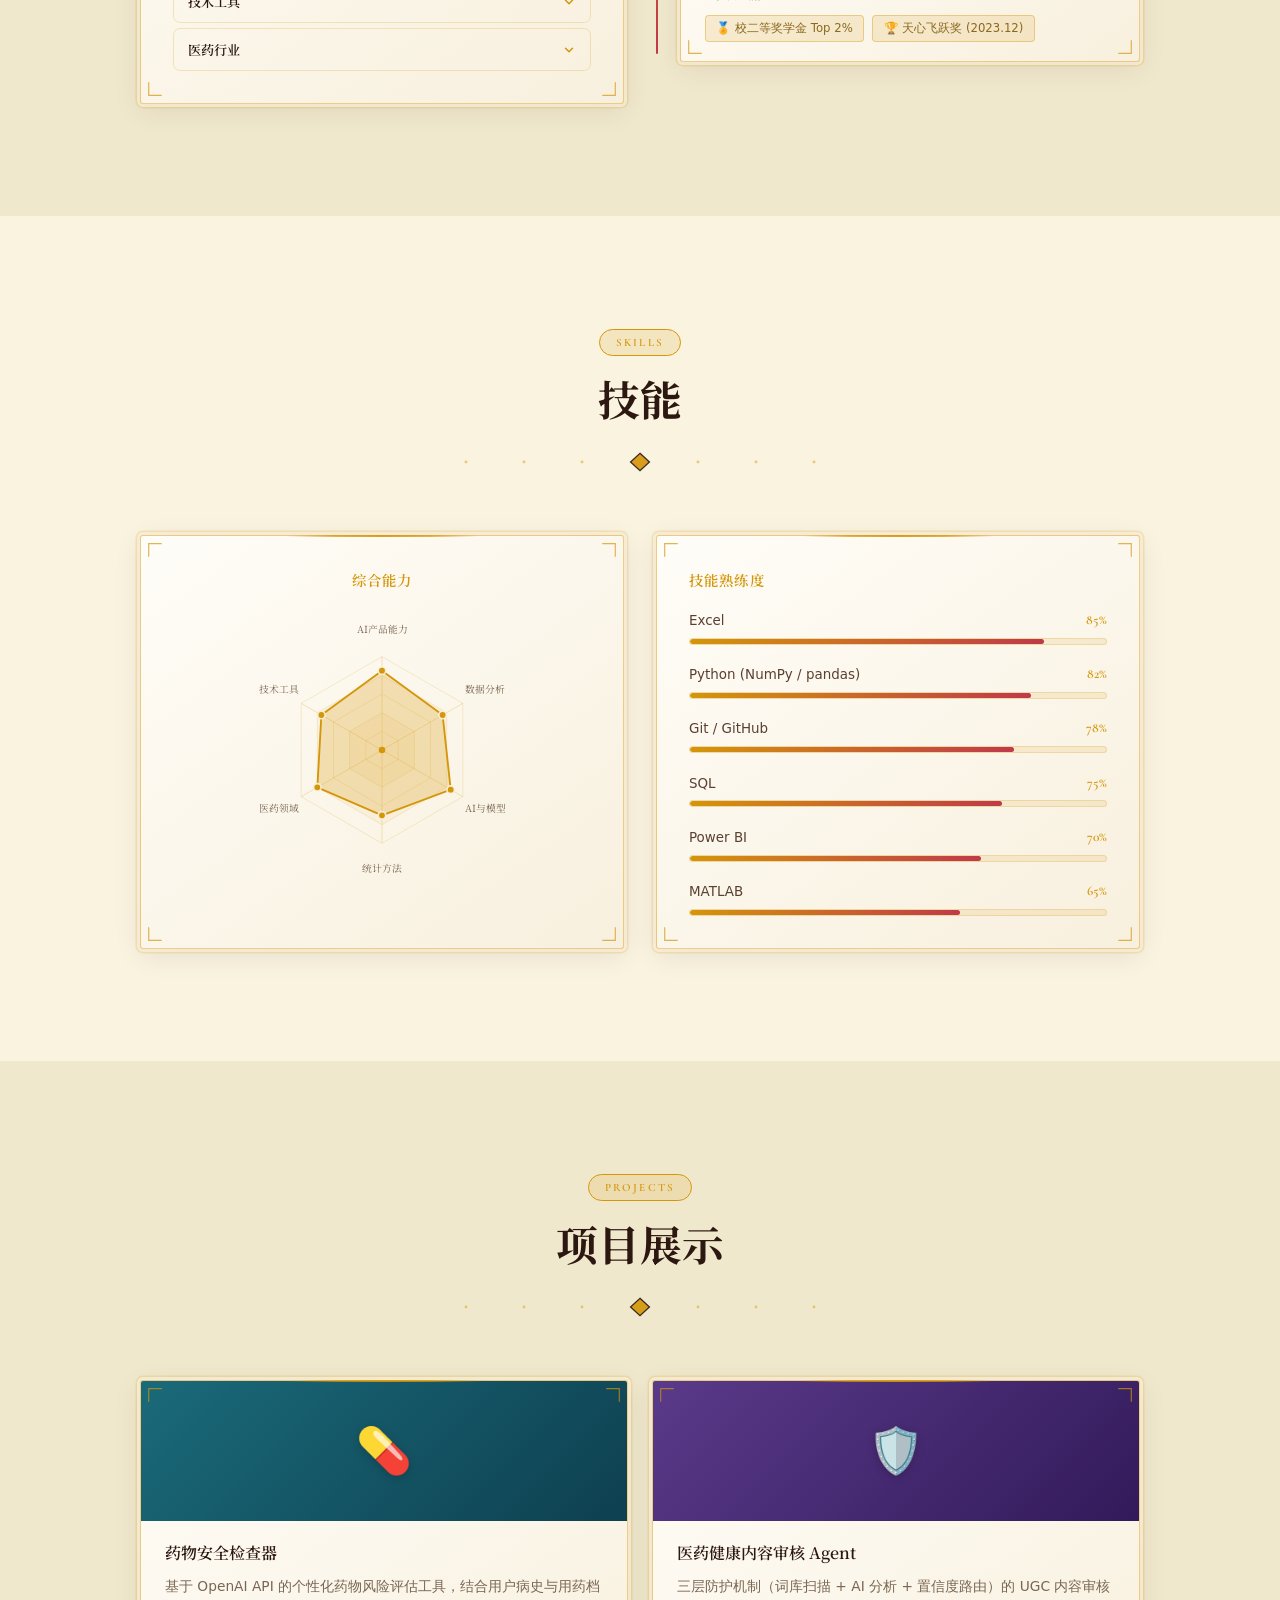
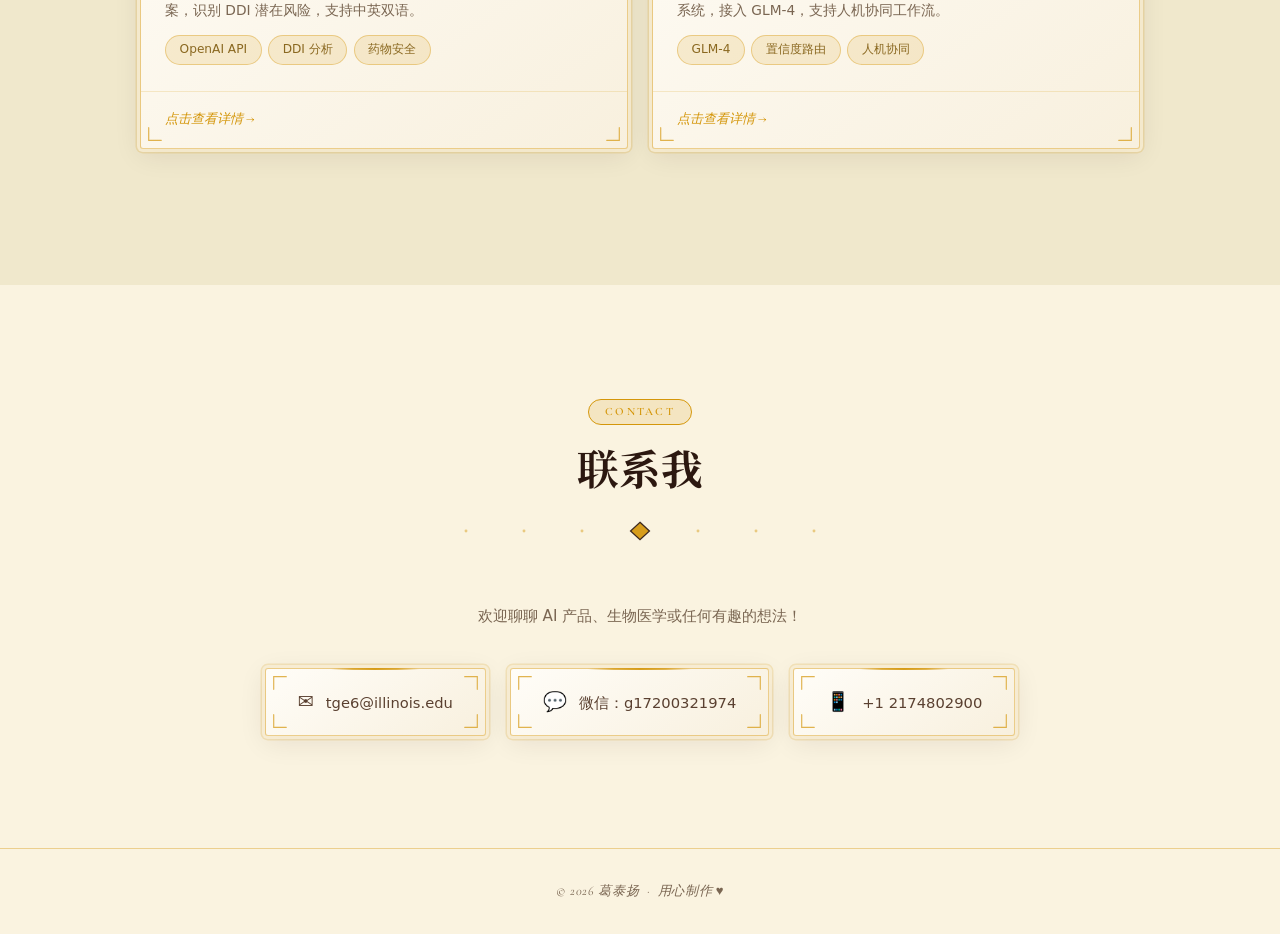
==== commit 75896e35: "replace placeholder projects with real works: drug safety checker & content moderation agent Co-Auth" ====
--- a/index.html
+++ b/index.html
@@ -398,76 +398,38 @@
     <div class="projects-masonry">
 
       <div class="project-card glass-card"
-           data-title="生物医学图像分析"
-           data-desc="基于 U-Net 架构开发医学图像语义分割模型，在 MRI 脑部图像数据集上实现高精度病灶识别。运用数据增强和迁移学习策略，显著提升小样本条件下的模型鲁棒性，最终在测试集上达到 Dice 系数 0.87。"
-           data-tags="Python,PyTorch,OpenCV,U-Net"
-           data-color="linear-gradient(135deg,#8aab8e,#4a6b4a)"
-           data-github="#" data-demo="#">
-        <div class="project-thumb" style="background:linear-gradient(135deg,#8aab8e,#4a6b4a)">
-          <span class="project-thumb-icon">🔬</span>
+           data-title="Drug Safety Checker — 药物安全检查器"
+           data-desc="个性化药物安全检测工具。用户输入年龄、性别、已知病史、药物过敏史与当前用药，系统基于 OpenAI API 对待查药物进行个性化风险评估，识别潜在药物相互作用（DDI）。支持自定义规则参数配置与中英双语界面，可处理药物名称或完整说明书文本输入。"
+           data-tags="OpenAI API,DDI 分析,个性化风险评估,多语言,药物安全"
+           data-color="linear-gradient(135deg,#1a6a7a,#0e4050)"
+           data-github="#" data-demo="https://tge6gty.github.io/drug-safety-checker/">
+        <div class="project-thumb" style="background:linear-gradient(135deg,#1a6a7a,#0e4050)">
+          <span class="project-thumb-icon">💊</span>
         </div>
         <div class="project-body">
-          <h3>生物医学图像分析</h3>
-          <p>使用深度学习方法对医学 MRI 图像进行语义分割与病灶识别，实现高精度自动化诊断辅助。</p>
+          <h3>药物安全检查器</h3>
+          <p>基于 OpenAI API 的个性化药物风险评估工具，结合用户病史与用药档案，识别 DDI 潜在风险，支持中英双语。</p>
           <div class="project-tags">
-            <span class="tag">Python</span><span class="tag">PyTorch</span><span class="tag">U-Net</span>
+            <span class="tag">OpenAI API</span><span class="tag">DDI 分析</span><span class="tag">药物安全</span>
           </div>
         </div>
         <div class="project-footer"><span class="lb-hint">点击查看详情 →</span></div>
       </div>
 
       <div class="project-card glass-card"
-           data-title="AI 产品需求分析工具"
-           data-desc="设计并原型化一款面向 AI 产品经理的需求管理工具，整合用户故事、功能优先级矩阵（RICE 模型）和竞品分析模块。通过 8 轮用户访谈验证核心痛点，完成从用户调研、竞品分析到 MVP 功能定义的完整产品设计流程，输出完整 PRD 文档与 Figma 高保真原型。"
-           data-tags="产品设计,Figma,用户研究,PRD,RICE"
-           data-color="linear-gradient(135deg,#d4960a,#8a6010)"
-           data-github="#" data-demo="#">
-        <div class="project-thumb" style="background:linear-gradient(135deg,#d4960a,#8a6010)">
-          <span class="project-thumb-icon">📋</span>
+           data-title="医药健康违规内容审核 Agent"
+           data-desc="对标小红书的医药健康类 UGC 内容自动审核与人机协同系统。采用「违规词库扫描 → AI 上下文分析 → 置信度路由」三层防护体系，支持普通用户、认证医疗机构、商家账号等多账号类型审核。接入智谱 AI GLM-4 系列（Flash / Plus / Long），可根据成本与精度需求动态切换模型，内置违规、灰区、合规示例供快速测试。"
+           data-tags="智谱AI GLM-4,Claude Agent SDK,置信度路由,人机协同,UGC 审核"
+           data-color="linear-gradient(135deg,#5a3a8a,#321a5a)"
+           data-github="#" data-demo="https://tge6gty.github.io/medical-content-moderation/">
+        <div class="project-thumb" style="background:linear-gradient(135deg,#5a3a8a,#321a5a)">
+          <span class="project-thumb-icon">🛡️</span>
         </div>
         <div class="project-body">
-          <h3>AI 产品需求分析工具</h3>
-          <p>面向 AI 产品经理的需求拆解与优先级分析助手，从用户调研到 MVP 定义的完整产品设计流程，含高保真 Figma 原型与完整 PRD。</p>
+          <h3>医药健康内容审核 Agent</h3>
+          <p>三层防护机制（词库扫描 + AI 分析 + 置信度路由）的 UGC 内容审核系统，接入 GLM-4，支持人机协同工作流。</p>
           <div class="project-tags">
-            <span class="tag">产品设计</span><span class="tag">Figma</span><span class="tag">用户研究</span>
-          </div>
-        </div>
-        <div class="project-footer"><span class="lb-hint">点击查看详情 →</span></div>
-      </div>
-
-      <div class="project-card glass-card"
-           data-title="生物信号特征提取与分类"
-           data-desc="在 MATLAB 环境下实现 ECG 和 EEG 信号的完整时频分析流程：小波变换去噪、基线漂移校正、R 波峰值检测、HRV 特征提取，以及基于 SVM 和随机森林的心律失常分类。在 MIT-BIH 公开数据集上实现分类准确率 94.2%。"
-           data-tags="MATLAB,Signal Processing,Wavelet,SVM,HRV"
-           data-color="linear-gradient(135deg,#c0394b,#7a2535)"
-           data-github="#" data-demo="#">
-        <div class="project-thumb" style="background:linear-gradient(135deg,#c0394b,#7a2535)">
-          <span class="project-thumb-icon">📡</span>
-        </div>
-        <div class="project-body">
-          <h3>生物信号特征提取与分类</h3>
-          <p>ECG/EEG 信号时频分析与机器学习分类，MIT-BIH 数据集心律失常识别准确率 94.2%。</p>
-          <div class="project-tags">
-            <span class="tag">MATLAB</span><span class="tag">Signal Processing</span><span class="tag">SVM</span>
-          </div>
-        </div>
-        <div class="project-footer"><span class="lb-hint">点击查看详情 →</span></div>
-      </div>
-
-      <div class="project-card glass-card"
-           data-title="医疗数据可视化仪表盘"
-           data-desc="利用 Python 与 Plotly/Dash 框架搭建多维度医疗数据交互仪表盘，支持按科室、时间段、诊断类别多维筛选，实现患者流量时序展示、指标对比雷达图与异常预警标注。设计清晰信息架构，帮助医疗管理团队提升数据洞察效率约 40%。"
-           data-tags="Python,Plotly,Dash,数据可视化,交互设计"
-           data-color="linear-gradient(135deg,#3a7a3a,#1e4a1e)"
-           data-github="#" data-demo="#">
-        <div class="project-thumb" style="background:linear-gradient(135deg,#3a7a3a,#1e4a1e)">
-          <span class="project-thumb-icon">📊</span>
-        </div>
-        <div class="project-body">
-          <h3>医疗数据可视化仪表盘</h3>
-          <p>多维度医疗数据交互式可视化展示平台，支持动态筛选、时序分析与异常预警，提升管理决策效率。</p>
-          <div class="project-tags">
-            <span class="tag">Python</span><span class="tag">Plotly</span><span class="tag">Dash</span>
+            <span class="tag">GLM-4</span><span class="tag">置信度路由</span><span class="tag">人机协同</span>
           </div>
         </div>
         <div class="project-footer"><span class="lb-hint">点击查看详情 →</span></div>
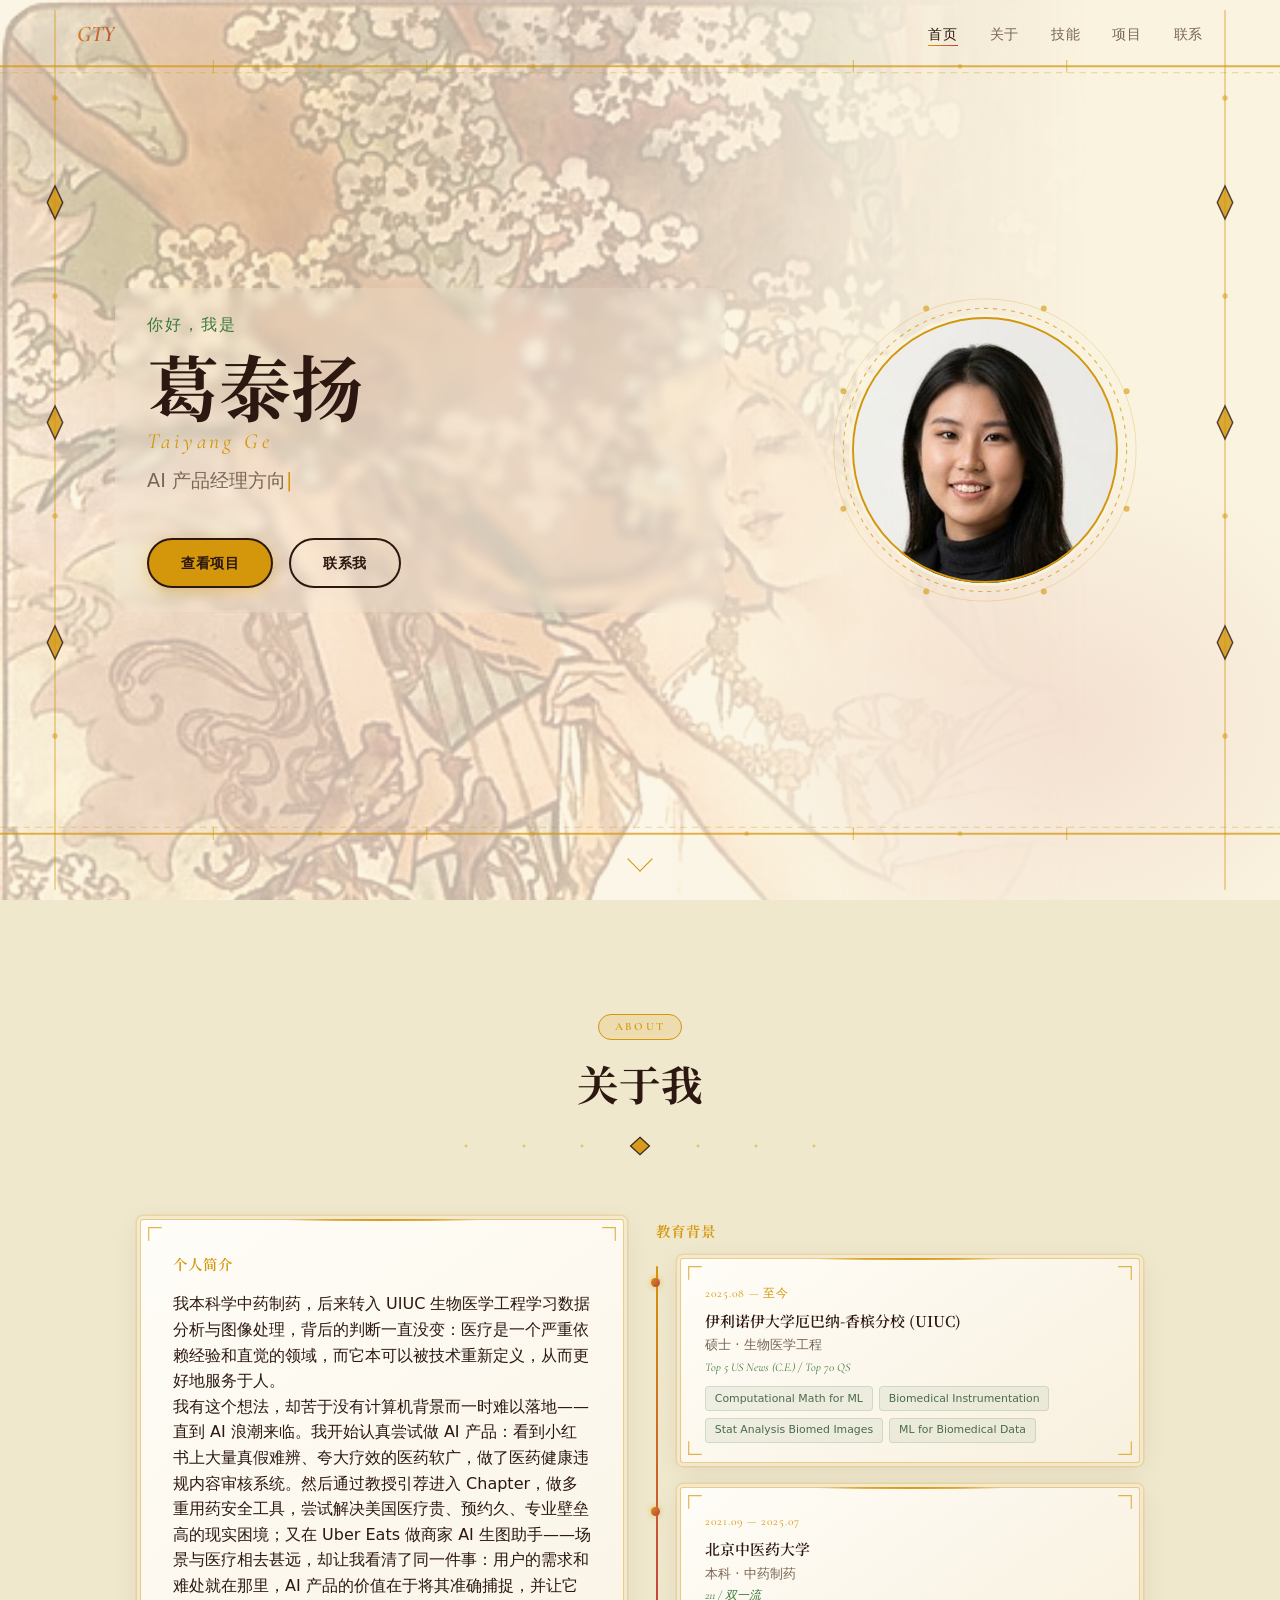
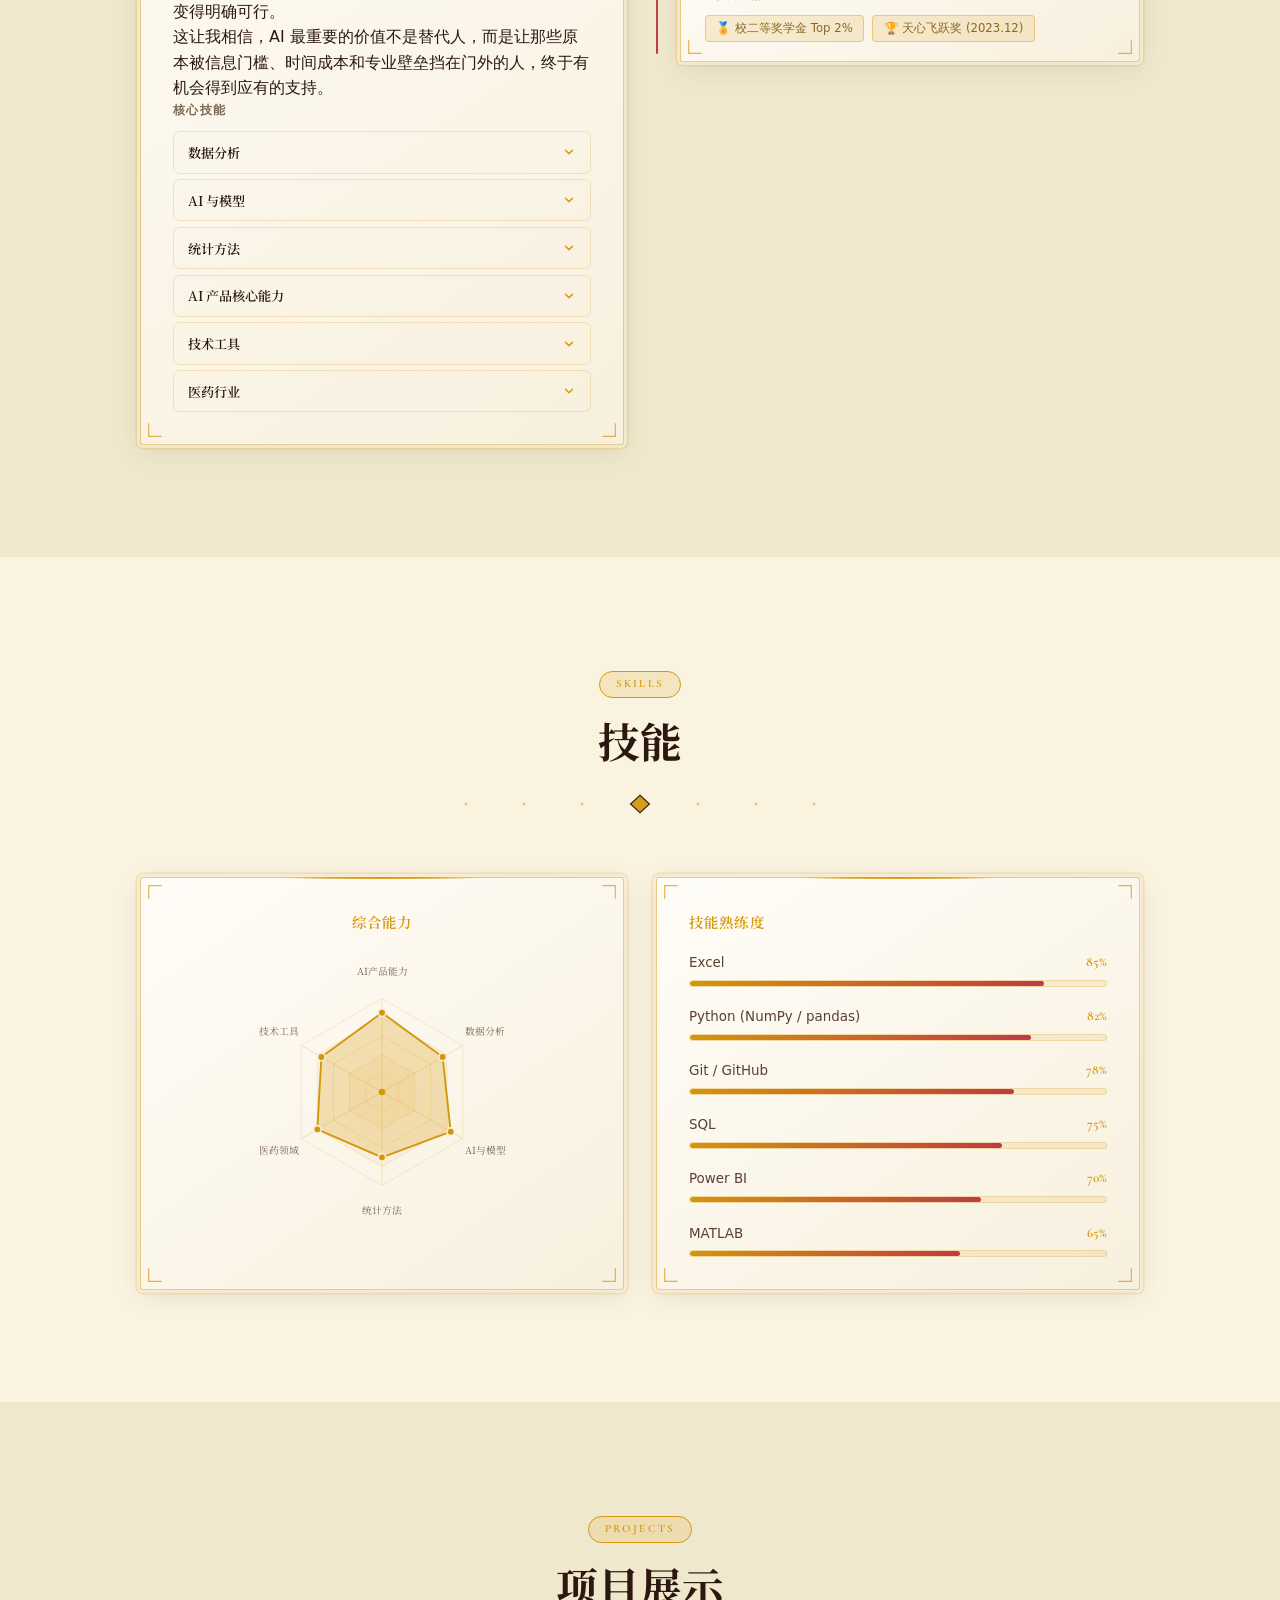
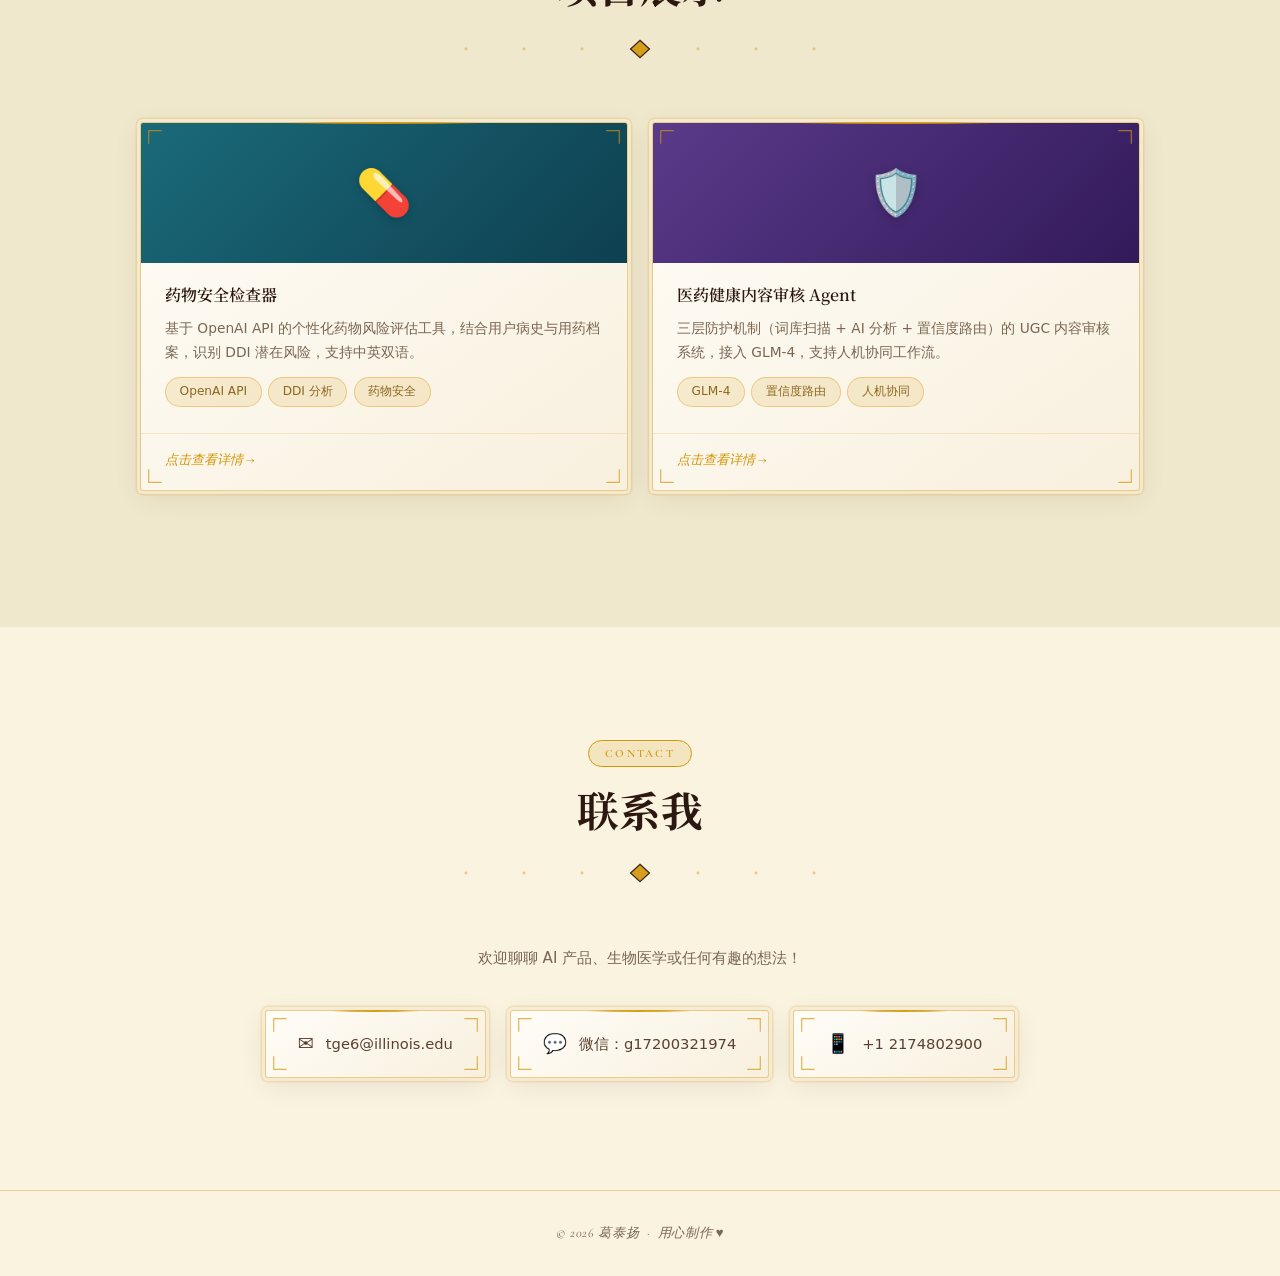
==== commit cfac684b: "add personal bio to about section Co-Authored-By: Claude Sonnet 4.6 <noreply@anthropic.com>" ====
--- a/index.html
+++ b/index.html
@@ -185,7 +185,9 @@
     <div class="about-grid">
       <div class="about-bio glass-card reveal">
         <h3>个人简介</h3>
-        <p class="bio-placeholder">个人简介待补充…</p>
+        <p>我本科学中药制药，后来转入 UIUC 生物医学工程学习数据分析与图像处理，背后的判断一直没变：医疗是一个严重依赖经验和直觉的领域，而它本可以被技术重新定义，从而更好地服务于人。</p>
+        <p>我有这个想法，却苦于没有计算机背景而一时难以落地——直到 AI 浪潮来临。我开始认真尝试做 AI 产品：看到小红书上大量真假难辨、夸大疗效的医药软广，做了医药健康违规内容审核系统。然后通过教授引荐进入 Chapter，做多重用药安全工具，尝试解决美国医疗贵、预约久、专业壁垒高的现实困境；又在 Uber Eats 做商家 AI 生图助手——场景与医疗相去甚远，却让我看清了同一件事：用户的需求和难处就在那里，AI 产品的价值在于将其准确捕捉，并让它变得明确可行。</p>
+        <p>这让我相信，AI 最重要的价值不是替代人，而是让那些原本被信息门槛、时间成本和专业壁垒挡在门外的人，终于有机会得到应有的支持。</p>
         <div class="skills">
           <h4>核心技能</h4>
           <div class="skill-accordion">
@@ -402,7 +404,7 @@
            data-desc="个性化药物安全检测工具。用户输入年龄、性别、已知病史、药物过敏史与当前用药，系统基于 OpenAI API 对待查药物进行个性化风险评估，识别潜在药物相互作用（DDI）。支持自定义规则参数配置与中英双语界面，可处理药物名称或完整说明书文本输入。"
            data-tags="OpenAI API,DDI 分析,个性化风险评估,多语言,药物安全"
            data-color="linear-gradient(135deg,#1a6a7a,#0e4050)"
-           data-github="#" data-demo="https://tge6gty.github.io/drug-safety-checker/">
+           data-github="https://github.com/tge6gty/drug-safety-checker" data-demo="https://tge6gty.github.io/drug-safety-checker/">
         <div class="project-thumb" style="background:linear-gradient(135deg,#1a6a7a,#0e4050)">
           <span class="project-thumb-icon">💊</span>
         </div>
@@ -421,7 +423,7 @@
            data-desc="对标小红书的医药健康类 UGC 内容自动审核与人机协同系统。采用「违规词库扫描 → AI 上下文分析 → 置信度路由」三层防护体系，支持普通用户、认证医疗机构、商家账号等多账号类型审核。接入智谱 AI GLM-4 系列（Flash / Plus / Long），可根据成本与精度需求动态切换模型，内置违规、灰区、合规示例供快速测试。"
            data-tags="智谱AI GLM-4,Claude Agent SDK,置信度路由,人机协同,UGC 审核"
            data-color="linear-gradient(135deg,#5a3a8a,#321a5a)"
-           data-github="#" data-demo="https://tge6gty.github.io/medical-content-moderation/">
+           data-github="https://github.com/tge6gty/medical-content-moderation" data-demo="https://tge6gty.github.io/medical-content-moderation/">
         <div class="project-thumb" style="background:linear-gradient(135deg,#5a3a8a,#321a5a)">
           <span class="project-thumb-icon">🛡️</span>
         </div>
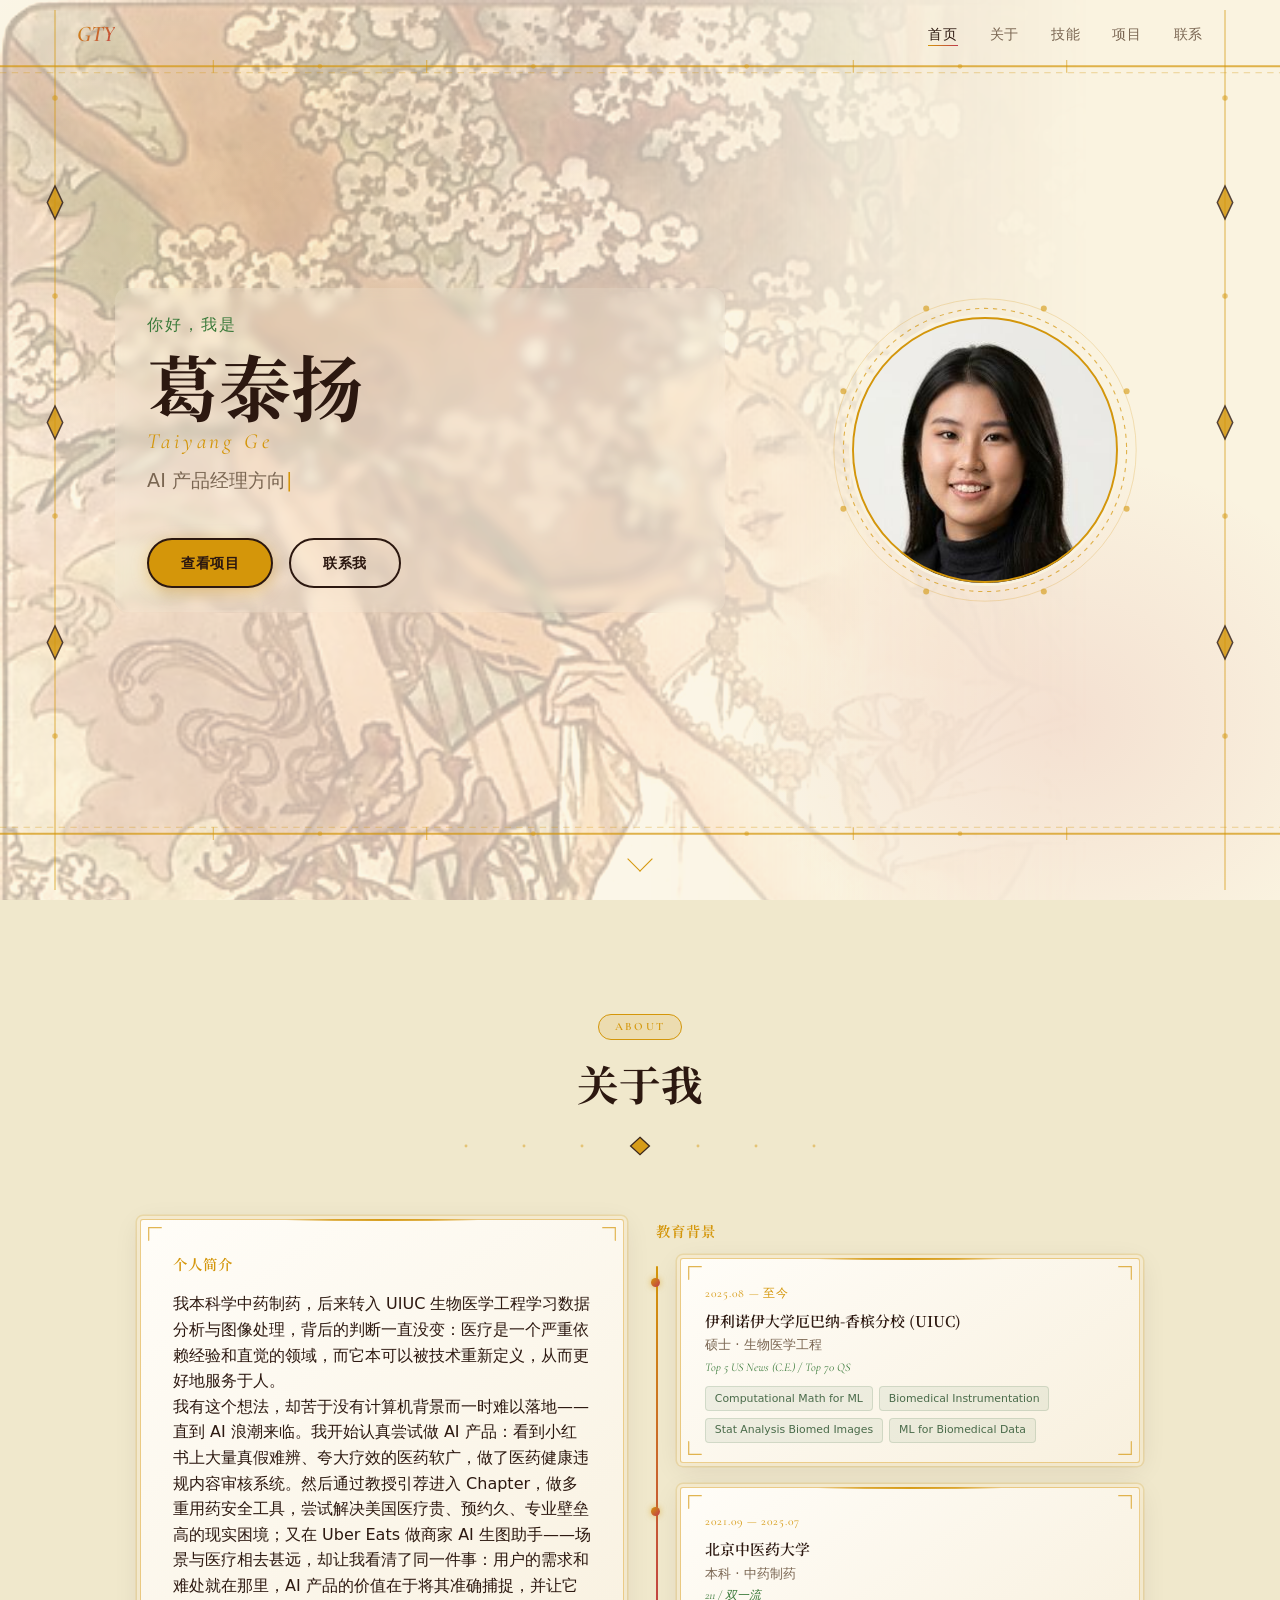
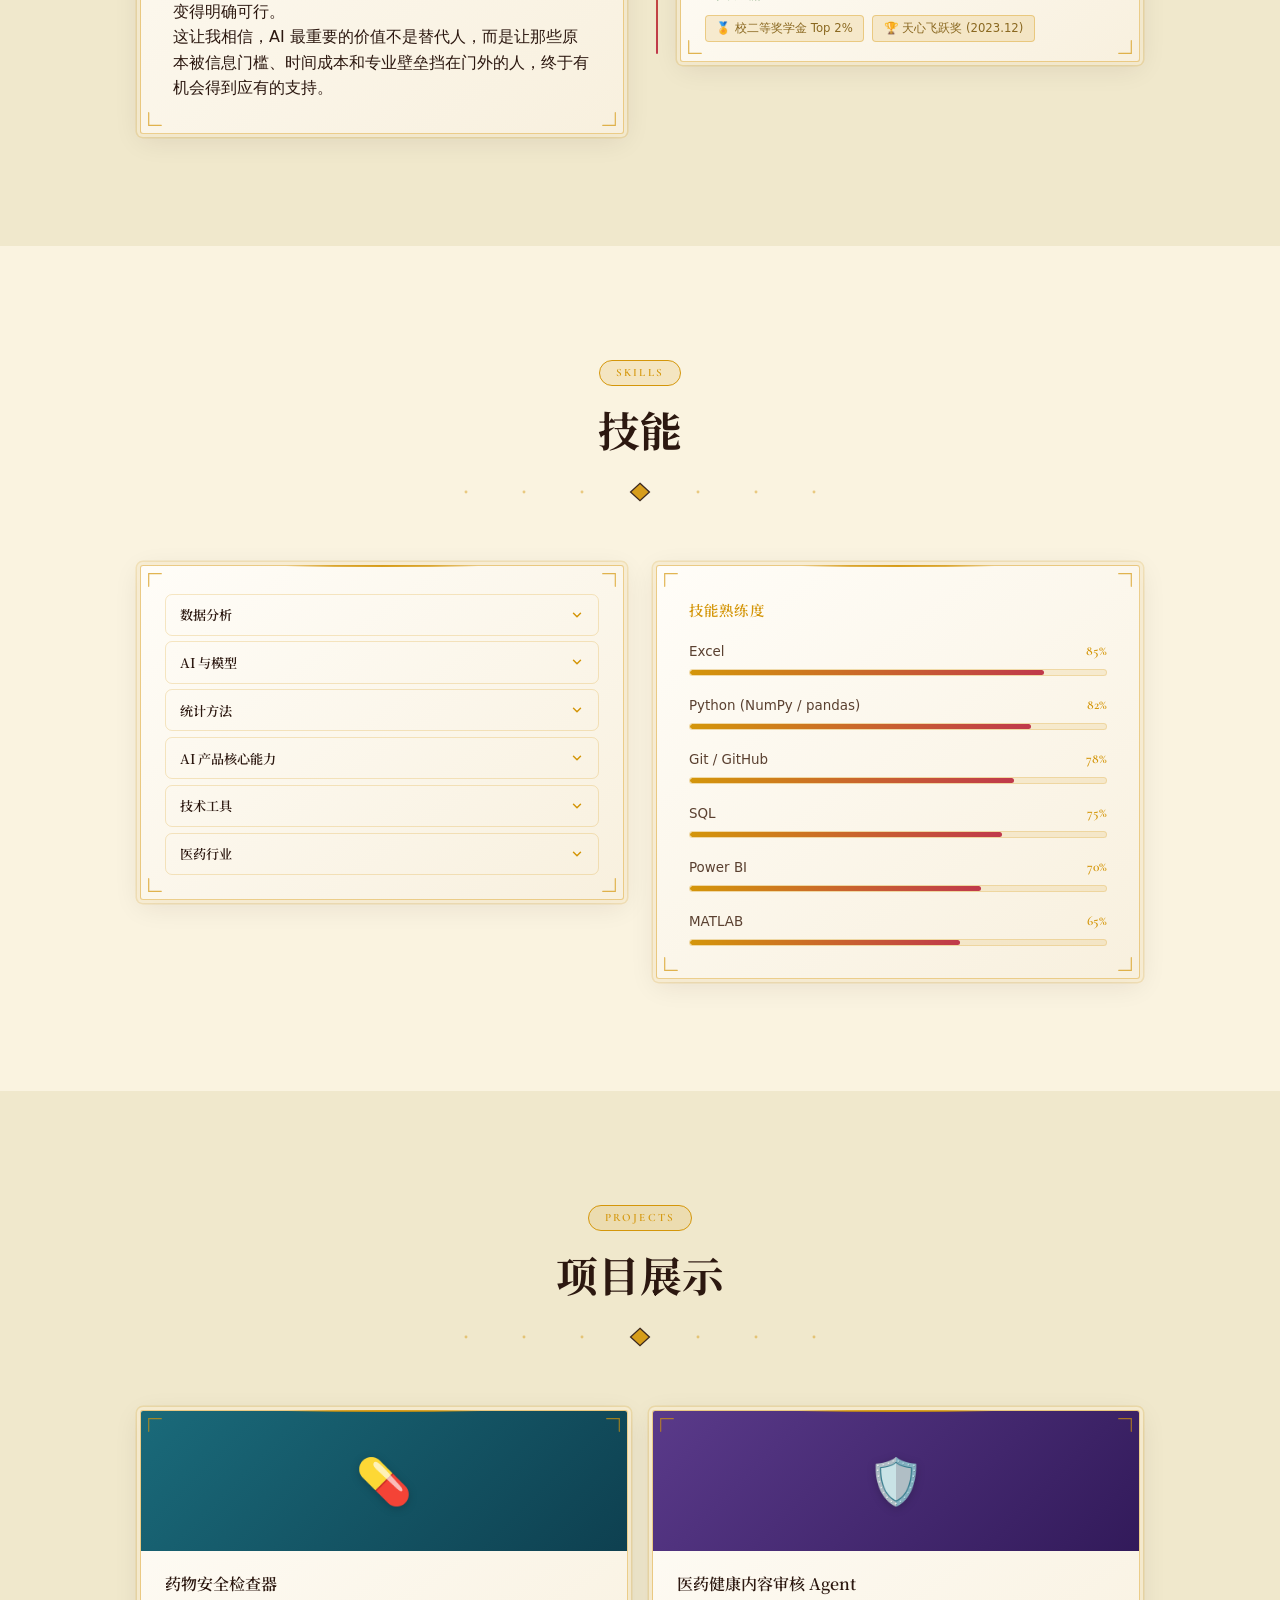
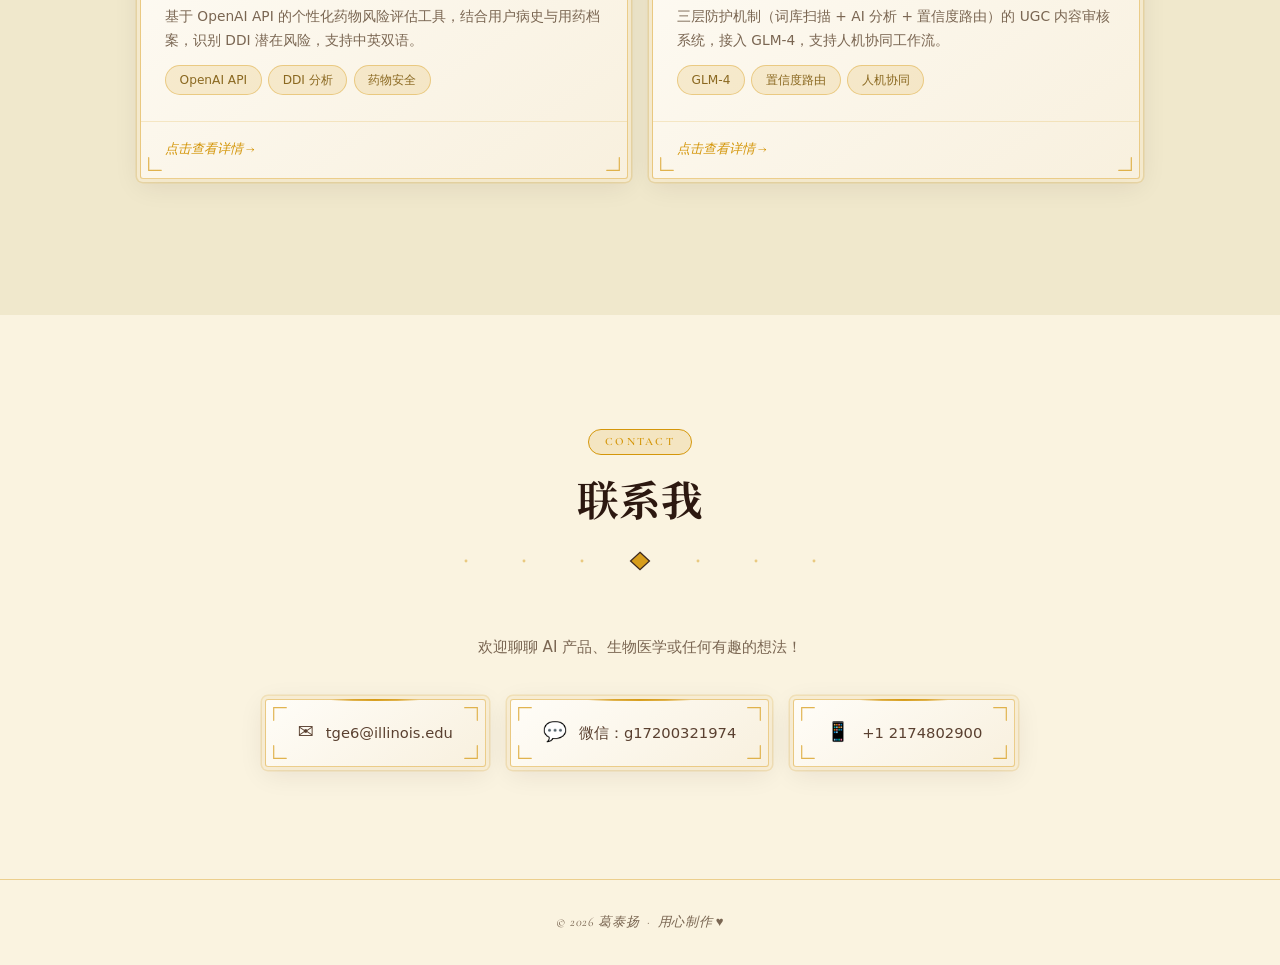
==== commit 6aac2d2e: "move skill accordion to skills section, remove radar chart - accordion moved from about-bio to skill" ====
--- a/index.html
+++ b/index.html
@@ -188,98 +188,6 @@
         <p>我本科学中药制药，后来转入 UIUC 生物医学工程学习数据分析与图像处理，背后的判断一直没变：医疗是一个严重依赖经验和直觉的领域，而它本可以被技术重新定义，从而更好地服务于人。</p>
         <p>我有这个想法，却苦于没有计算机背景而一时难以落地——直到 AI 浪潮来临。我开始认真尝试做 AI 产品：看到小红书上大量真假难辨、夸大疗效的医药软广，做了医药健康违规内容审核系统。然后通过教授引荐进入 Chapter，做多重用药安全工具，尝试解决美国医疗贵、预约久、专业壁垒高的现实困境；又在 Uber Eats 做商家 AI 生图助手——场景与医疗相去甚远，却让我看清了同一件事：用户的需求和难处就在那里，AI 产品的价值在于将其准确捕捉，并让它变得明确可行。</p>
         <p>这让我相信，AI 最重要的价值不是替代人，而是让那些原本被信息门槛、时间成本和专业壁垒挡在门外的人，终于有机会得到应有的支持。</p>
-        <div class="skills">
-          <h4>核心技能</h4>
-          <div class="skill-accordion">
-            <div class="skill-accordion-item">
-              <div class="skill-accordion-header" role="button" tabindex="0">
-                <span>数据分析</span>
-                <svg class="skill-accordion-arrow" width="14" height="14" viewBox="0 0 24 24" fill="none" stroke="currentColor" stroke-width="2.5" stroke-linecap="round" stroke-linejoin="round"><polyline points="6 9 12 15 18 9"/></svg>
-              </div>
-              <div class="skill-accordion-body">
-                <div class="skill-tag-group">
-                  <span class="tag">SQL</span>
-                  <span class="tag">Python (NumPy / pandas)</span>
-                  <span class="tag">MATLAB</span>
-                  <span class="tag">Power BI</span>
-                </div>
-              </div>
-            </div>
-            <div class="skill-accordion-item">
-              <div class="skill-accordion-header" role="button" tabindex="0">
-                <span>AI 与模型</span>
-                <svg class="skill-accordion-arrow" width="14" height="14" viewBox="0 0 24 24" fill="none" stroke="currentColor" stroke-width="2.5" stroke-linecap="round" stroke-linejoin="round"><polyline points="6 9 12 15 18 9"/></svg>
-              </div>
-              <div class="skill-accordion-body">
-                <div class="skill-tag-group">
-                  <span class="tag">大模型应用</span>
-                  <span class="tag">Agent 设计</span>
-                  <span class="tag">模型评估</span>
-                </div>
-              </div>
-            </div>
-            <div class="skill-accordion-item">
-              <div class="skill-accordion-header" role="button" tabindex="0">
-                <span>统计方法</span>
-                <svg class="skill-accordion-arrow" width="14" height="14" viewBox="0 0 24 24" fill="none" stroke="currentColor" stroke-width="2.5" stroke-linecap="round" stroke-linejoin="round"><polyline points="6 9 12 15 18 9"/></svg>
-              </div>
-              <div class="skill-accordion-body">
-                <div class="skill-tag-group">
-                  <span class="tag">假设检验</span>
-                  <span class="tag">参数估计</span>
-                </div>
-              </div>
-            </div>
-            <div class="skill-accordion-item">
-              <div class="skill-accordion-header" role="button" tabindex="0">
-                <span>AI 产品核心能力</span>
-                <svg class="skill-accordion-arrow" width="14" height="14" viewBox="0 0 24 24" fill="none" stroke="currentColor" stroke-width="2.5" stroke-linecap="round" stroke-linejoin="round"><polyline points="6 9 12 15 18 9"/></svg>
-              </div>
-              <div class="skill-accordion-body">
-                <div class="skill-tag-group">
-                  <span class="tag">Prompt Engineering</span>
-                  <span class="tag">结构化输出设计</span>
-                  <span class="tag">置信度路由策略</span>
-                  <span class="tag">RAG 架构设计</span>
-                  <span class="tag">用户需求洞察</span>
-                  <span class="tag">业务指标体系</span>
-                  <span class="tag">Query Rewrite</span>
-                  <span class="tag">Axure</span>
-                  <span class="tag">PRD</span>
-                </div>
-              </div>
-            </div>
-            <div class="skill-accordion-item">
-              <div class="skill-accordion-header" role="button" tabindex="0">
-                <span>技术工具</span>
-                <svg class="skill-accordion-arrow" width="14" height="14" viewBox="0 0 24 24" fill="none" stroke="currentColor" stroke-width="2.5" stroke-linecap="round" stroke-linejoin="round"><polyline points="6 9 12 15 18 9"/></svg>
-              </div>
-              <div class="skill-accordion-body">
-                <div class="skill-tag-group">
-                  <span class="tag">Git / GitHub</span>
-                  <span class="tag">Python / Excel / SQL</span>
-                  <span class="tag">AutoCAD</span>
-                  <span class="tag">API</span>
-                </div>
-              </div>
-            </div>
-            <div class="skill-accordion-item">
-              <div class="skill-accordion-header" role="button" tabindex="0">
-                <span>医药行业</span>
-                <svg class="skill-accordion-arrow" width="14" height="14" viewBox="0 0 24 24" fill="none" stroke="currentColor" stroke-width="2.5" stroke-linecap="round" stroke-linejoin="round"><polyline points="6 9 12 15 18 9"/></svg>
-              </div>
-              <div class="skill-accordion-body">
-                <div class="skill-tag-group">
-                  <span class="tag">FDA 药品说明书解读</span>
-                  <span class="tag">药物相互作用分析</span>
-                  <span class="tag">医药实验设计与操作</span>
-                  <span class="tag">医疗文献查阅</span>
-                  <span class="tag">网络药理学</span>
-                </div>
-              </div>
-            </div>
-          </div>
-        </div>
       </div>
       <div class="about-education reveal">
         <h3>教育背景</h3>
@@ -339,9 +247,96 @@
       </div>
     </div>
     <div class="skills-grid">
-      <div class="radar-container glass-card reveal">
-        <h3>综合能力</h3>
-        <svg id="radar-svg" viewBox="0 0 300 300" xmlns="http://www.w3.org/2000/svg"></svg>
+      <div class="glass-card reveal skill-accordion-card">
+        <div class="skill-accordion">
+          <div class="skill-accordion-item">
+            <div class="skill-accordion-header" role="button" tabindex="0">
+              <span>数据分析</span>
+              <svg class="skill-accordion-arrow" width="14" height="14" viewBox="0 0 24 24" fill="none" stroke="currentColor" stroke-width="2.5" stroke-linecap="round" stroke-linejoin="round"><polyline points="6 9 12 15 18 9"/></svg>
+            </div>
+            <div class="skill-accordion-body">
+              <div class="skill-tag-group">
+                <span class="tag">SQL</span>
+                <span class="tag">Python (NumPy / pandas)</span>
+                <span class="tag">MATLAB</span>
+                <span class="tag">Power BI</span>
+              </div>
+            </div>
+          </div>
+          <div class="skill-accordion-item">
+            <div class="skill-accordion-header" role="button" tabindex="0">
+              <span>AI 与模型</span>
+              <svg class="skill-accordion-arrow" width="14" height="14" viewBox="0 0 24 24" fill="none" stroke="currentColor" stroke-width="2.5" stroke-linecap="round" stroke-linejoin="round"><polyline points="6 9 12 15 18 9"/></svg>
+            </div>
+            <div class="skill-accordion-body">
+              <div class="skill-tag-group">
+                <span class="tag">大模型应用</span>
+                <span class="tag">Agent 设计</span>
+                <span class="tag">模型评估</span>
+              </div>
+            </div>
+          </div>
+          <div class="skill-accordion-item">
+            <div class="skill-accordion-header" role="button" tabindex="0">
+              <span>统计方法</span>
+              <svg class="skill-accordion-arrow" width="14" height="14" viewBox="0 0 24 24" fill="none" stroke="currentColor" stroke-width="2.5" stroke-linecap="round" stroke-linejoin="round"><polyline points="6 9 12 15 18 9"/></svg>
+            </div>
+            <div class="skill-accordion-body">
+              <div class="skill-tag-group">
+                <span class="tag">假设检验</span>
+                <span class="tag">参数估计</span>
+              </div>
+            </div>
+          </div>
+          <div class="skill-accordion-item">
+            <div class="skill-accordion-header" role="button" tabindex="0">
+              <span>AI 产品核心能力</span>
+              <svg class="skill-accordion-arrow" width="14" height="14" viewBox="0 0 24 24" fill="none" stroke="currentColor" stroke-width="2.5" stroke-linecap="round" stroke-linejoin="round"><polyline points="6 9 12 15 18 9"/></svg>
+            </div>
+            <div class="skill-accordion-body">
+              <div class="skill-tag-group">
+                <span class="tag">Prompt Engineering</span>
+                <span class="tag">结构化输出设计</span>
+                <span class="tag">置信度路由策略</span>
+                <span class="tag">RAG 架构设计</span>
+                <span class="tag">用户需求洞察</span>
+                <span class="tag">业务指标体系</span>
+                <span class="tag">Query Rewrite</span>
+                <span class="tag">Axure</span>
+                <span class="tag">PRD</span>
+              </div>
+            </div>
+          </div>
+          <div class="skill-accordion-item">
+            <div class="skill-accordion-header" role="button" tabindex="0">
+              <span>技术工具</span>
+              <svg class="skill-accordion-arrow" width="14" height="14" viewBox="0 0 24 24" fill="none" stroke="currentColor" stroke-width="2.5" stroke-linecap="round" stroke-linejoin="round"><polyline points="6 9 12 15 18 9"/></svg>
+            </div>
+            <div class="skill-accordion-body">
+              <div class="skill-tag-group">
+                <span class="tag">Git / GitHub</span>
+                <span class="tag">Python / Excel / SQL</span>
+                <span class="tag">AutoCAD</span>
+                <span class="tag">API</span>
+              </div>
+            </div>
+          </div>
+          <div class="skill-accordion-item">
+            <div class="skill-accordion-header" role="button" tabindex="0">
+              <span>医药行业</span>
+              <svg class="skill-accordion-arrow" width="14" height="14" viewBox="0 0 24 24" fill="none" stroke="currentColor" stroke-width="2.5" stroke-linecap="round" stroke-linejoin="round"><polyline points="6 9 12 15 18 9"/></svg>
+            </div>
+            <div class="skill-accordion-body">
+              <div class="skill-tag-group">
+                <span class="tag">FDA 药品说明书解读</span>
+                <span class="tag">药物相互作用分析</span>
+                <span class="tag">医药实验设计与操作</span>
+                <span class="tag">医疗文献查阅</span>
+                <span class="tag">网络药理学</span>
+              </div>
+            </div>
+          </div>
+        </div>
       </div>
       <div class="progress-container glass-card reveal">
         <h3>技能熟练度</h3>
--- a/style.css
+++ b/style.css
@@ -564,29 +564,15 @@
   display: grid;
   grid-template-columns: 1fr 1fr;
   gap: 2rem; max-width: 1000px; margin: 0 auto;
-}
-
-/* 雷达图容器 */
-.radar-container { padding: 2rem; text-align: center; }
-.radar-container h3,
+  align-items: start;
+}
+.skill-accordion-card { padding: 1.5rem; }
 .progress-container h3 {
   font-family: var(--font-zh);
   font-size: 0.9rem; font-weight: 600;
   color: var(--gold); letter-spacing: 0.08em;
   margin-bottom: 1.2rem; text-transform: uppercase;
 }
-#radar-svg {
-  width: 100%; max-width: 280px;
-  height: auto; display: block; margin: 0 auto;
-  overflow: visible;
-}
-/* 雷达数据面板动画 */
-.radar-data {
-  transform-origin: 150px 150px;
-  transform: scale(0);
-  transition: transform 1s cubic-bezier(0.34, 1.56, 0.64, 1);
-}
-.radar-data.radar-visible { transform: scale(1); }
 
 /* 进度条 */
 .progress-container { padding: 2rem; }
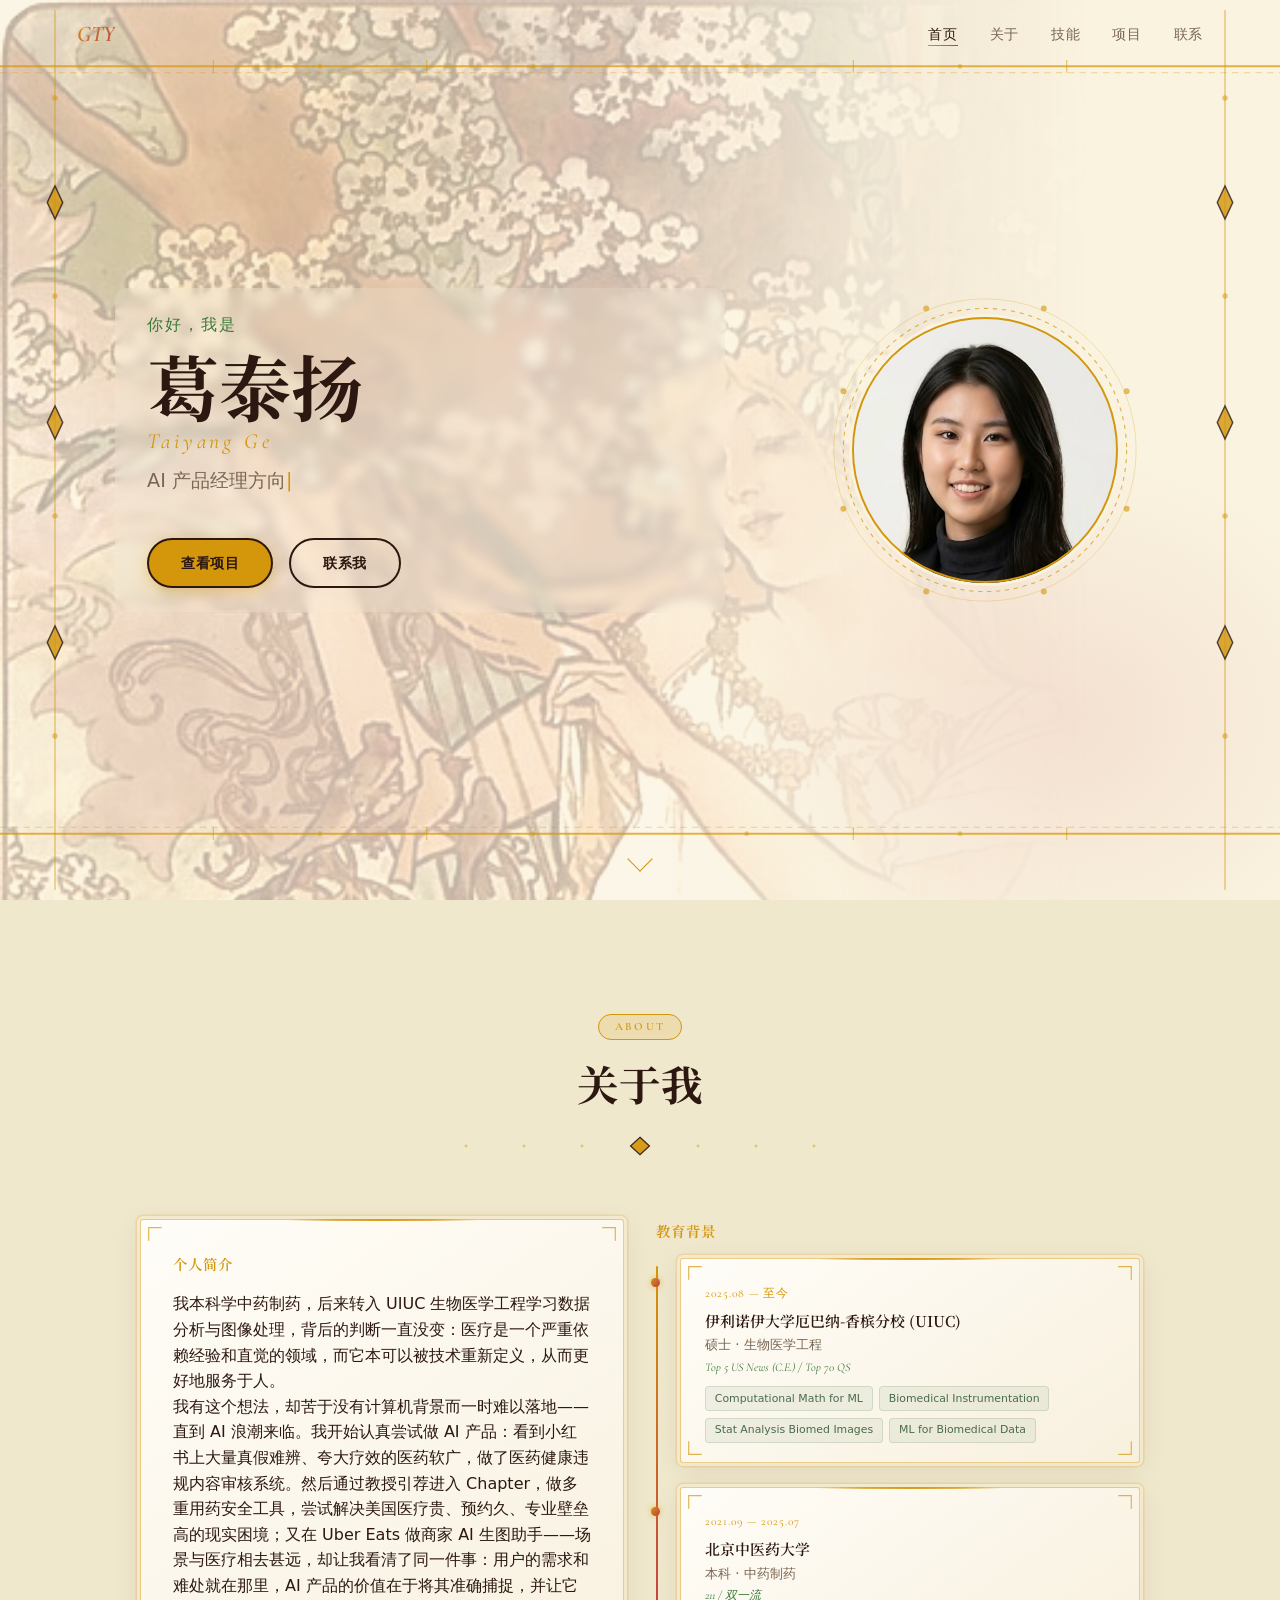
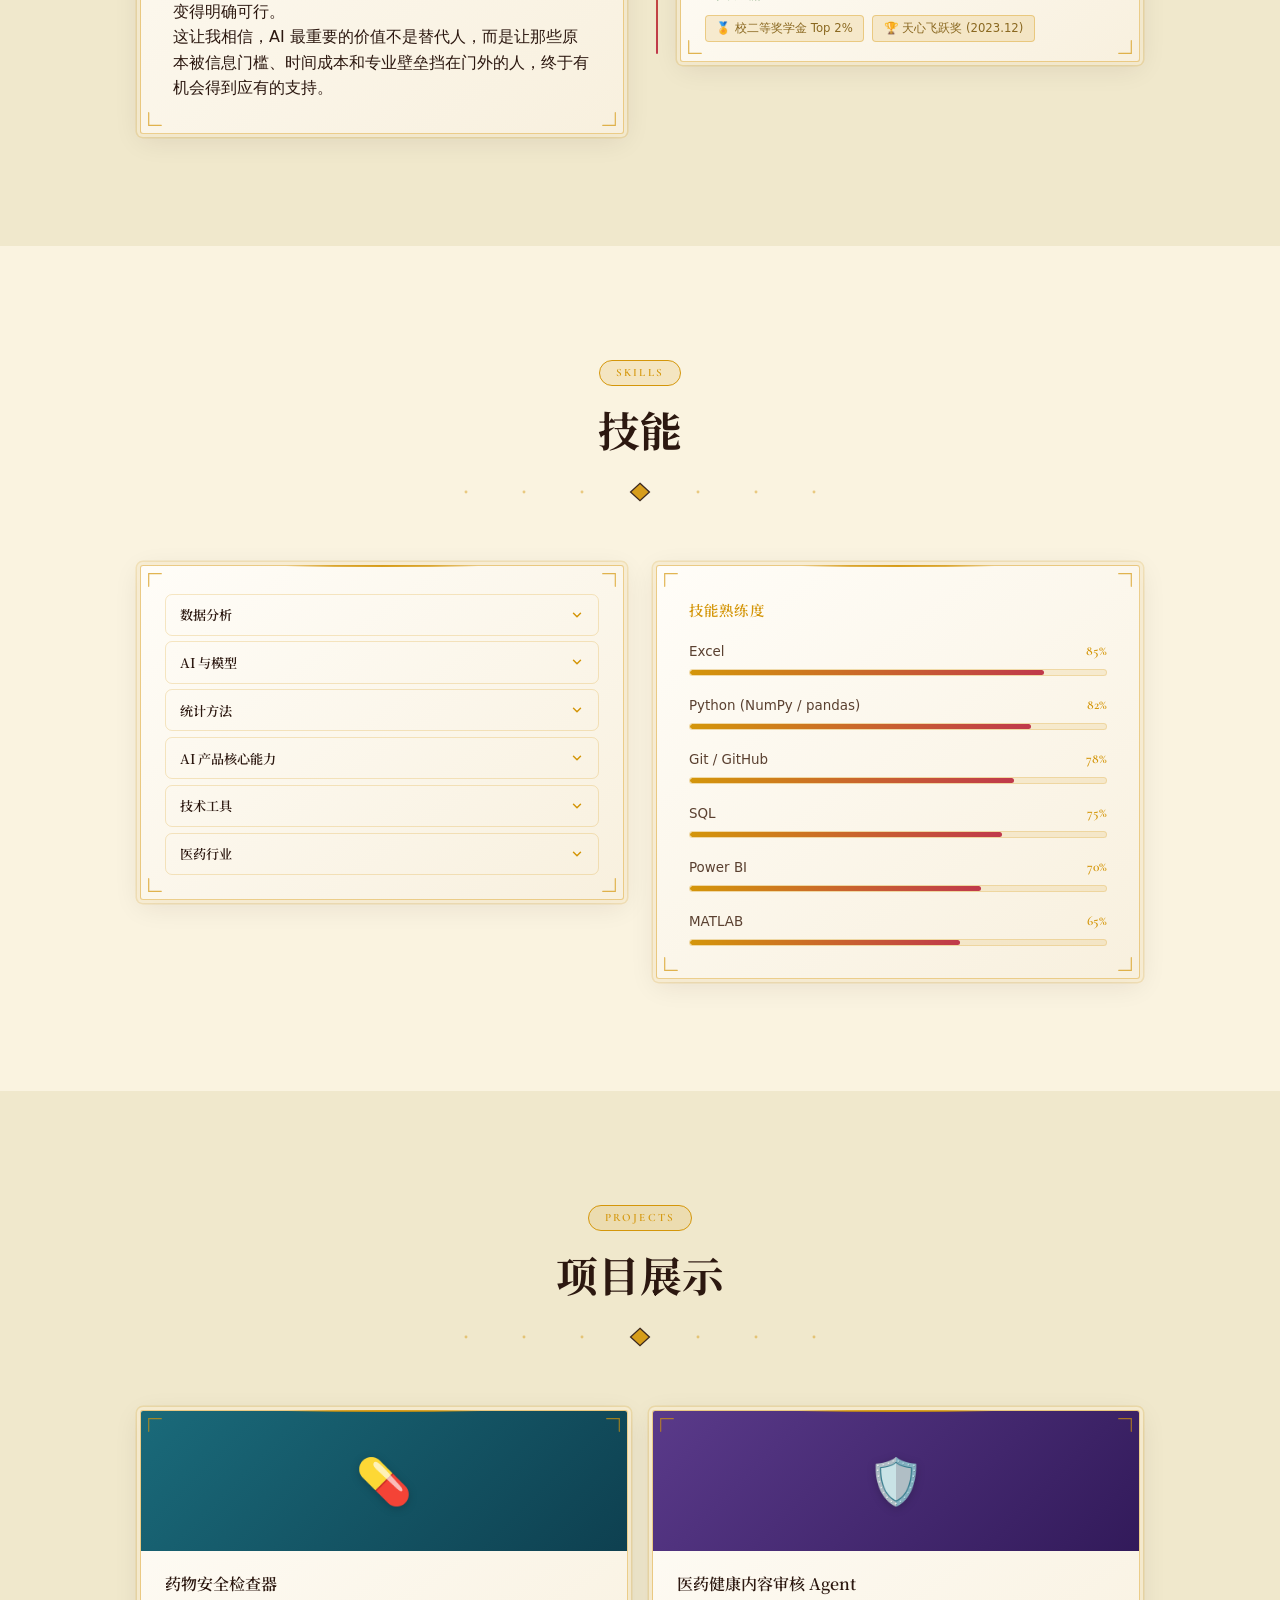
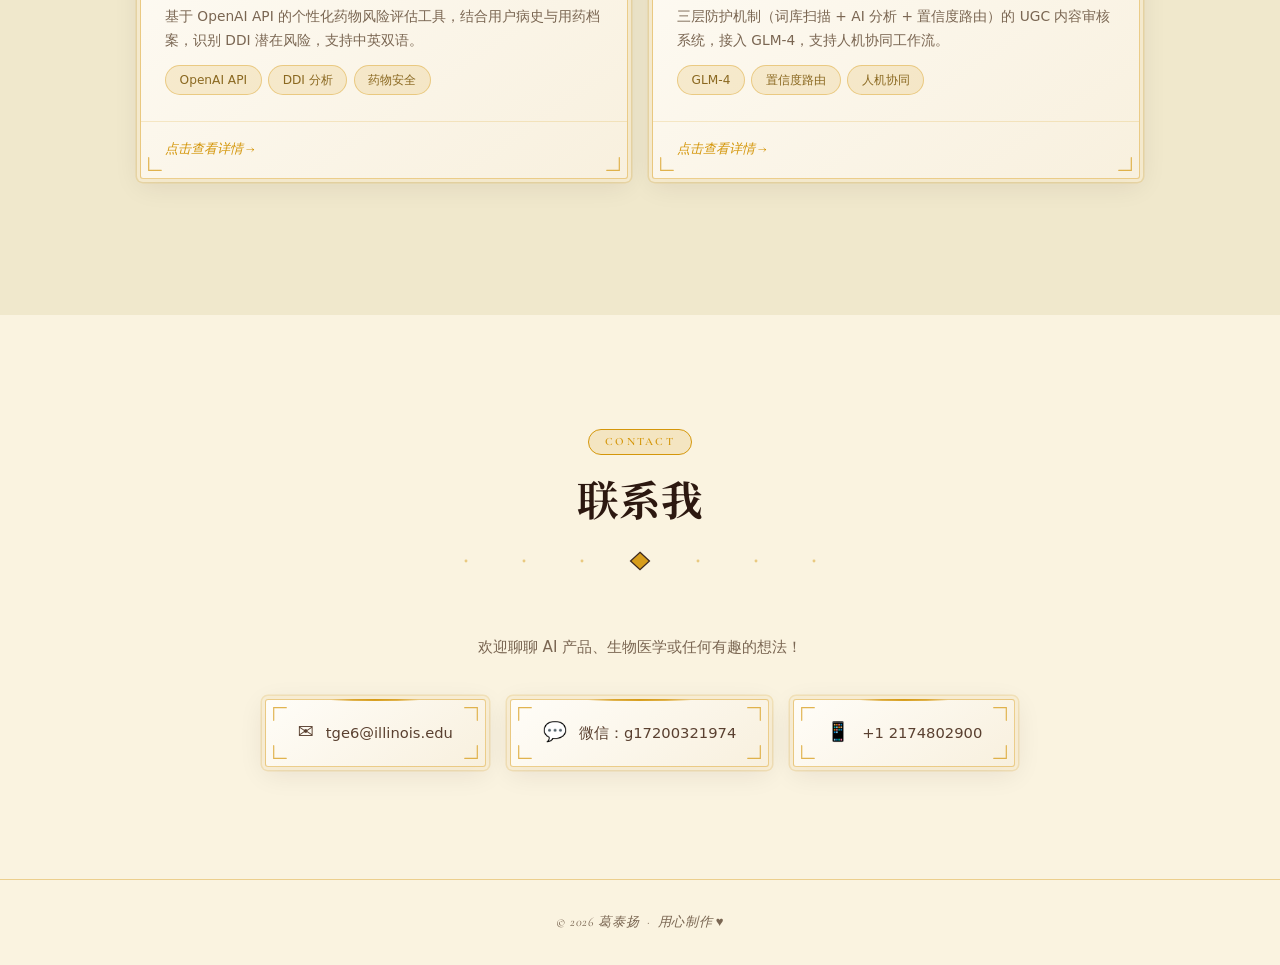
==== commit 4755b48f: "update personal photo Co-Authored-By: Claude Sonnet 4.6 <noreply@anthropic.com>" ====
--- a/index.html
+++ b/index.html
@@ -140,7 +140,7 @@
       </div>
       <div class="hero-photo">
         <div class="photo-frame-wrap">
-          <img src="照片.jpg" alt="葛泰扬" class="portrait-img" />
+          <img src="persoal_pic.jpeg" alt="葛泰扬" class="portrait-img" />
           <svg class="photo-frame" viewBox="0 0 300 300" xmlns="http://www.w3.org/2000/svg" aria-hidden="true">
             <circle cx="150" cy="150" r="110" fill="none" stroke="#d4960a" stroke-width="1.6"/>
             <circle cx="150" cy="150" r="118" fill="none" stroke="#d4960a" stroke-width="0.9" stroke-dasharray="3.5 4" opacity="0.7"/>
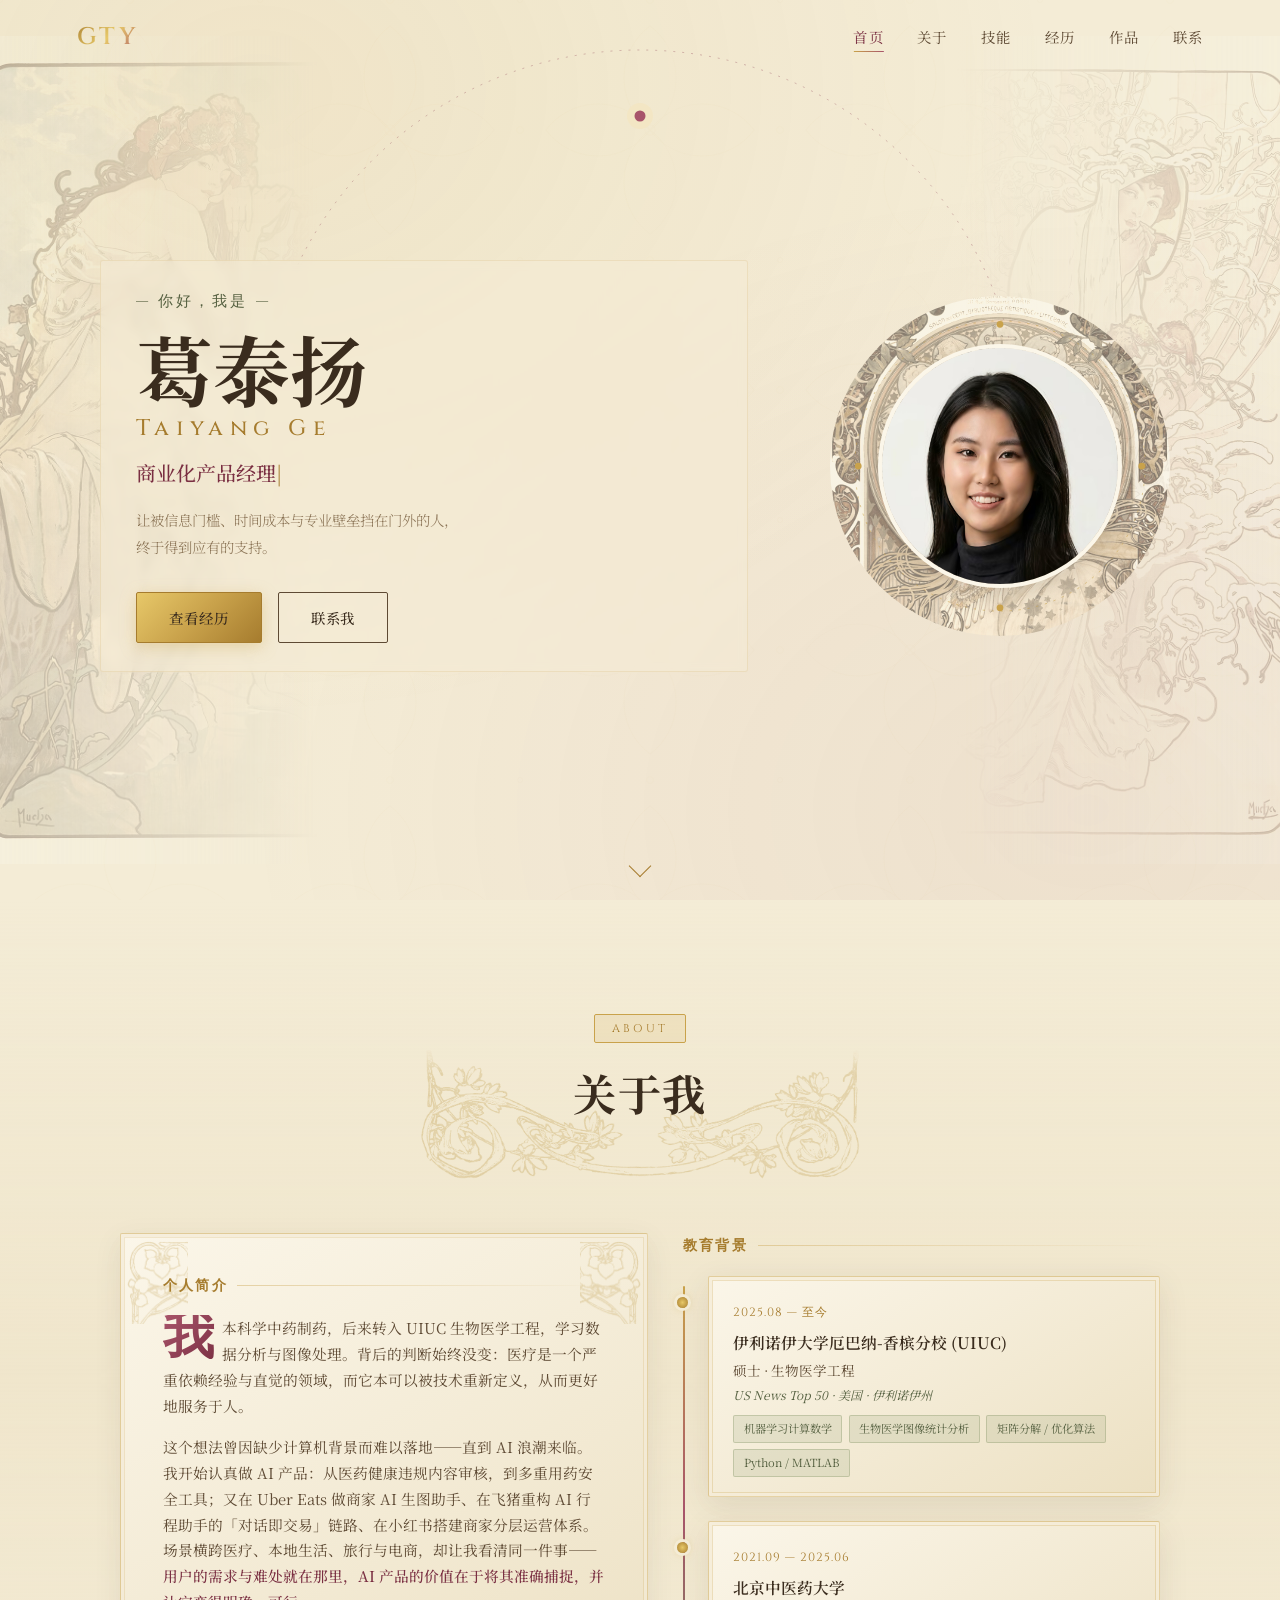
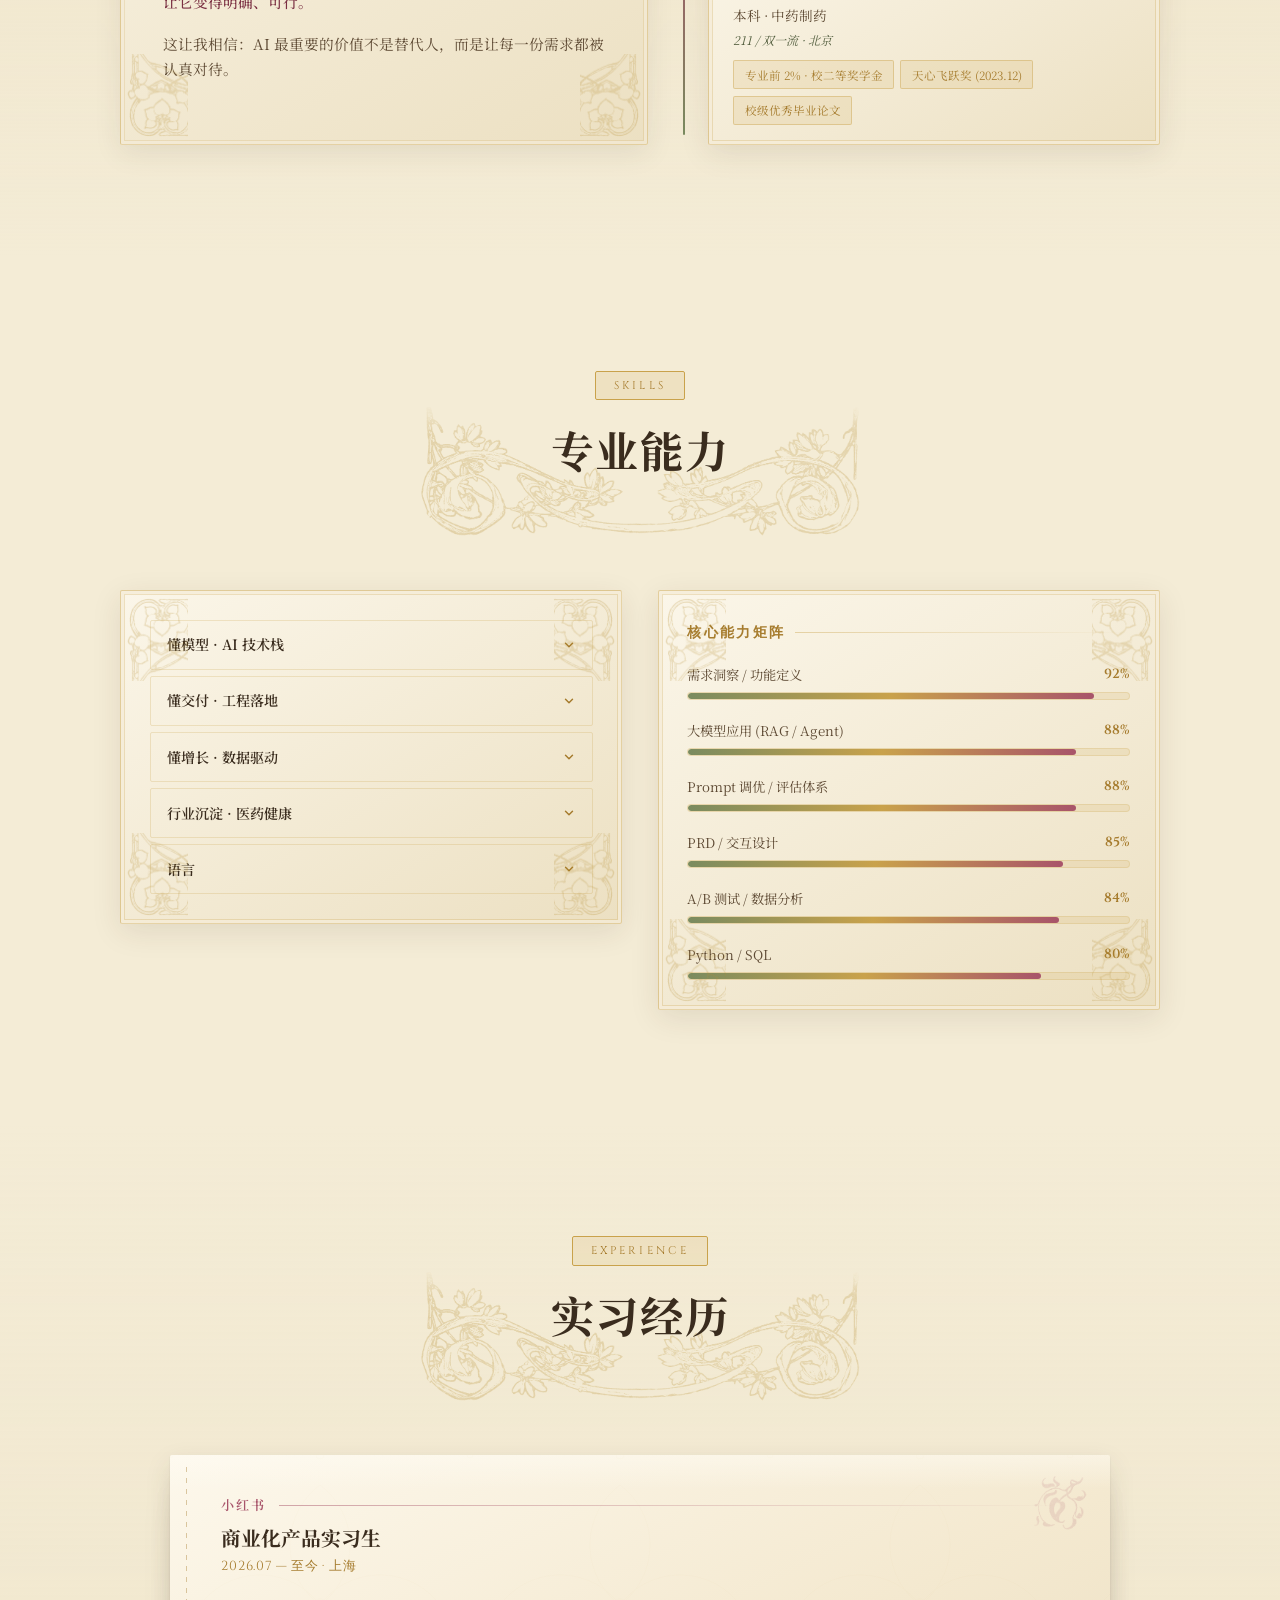
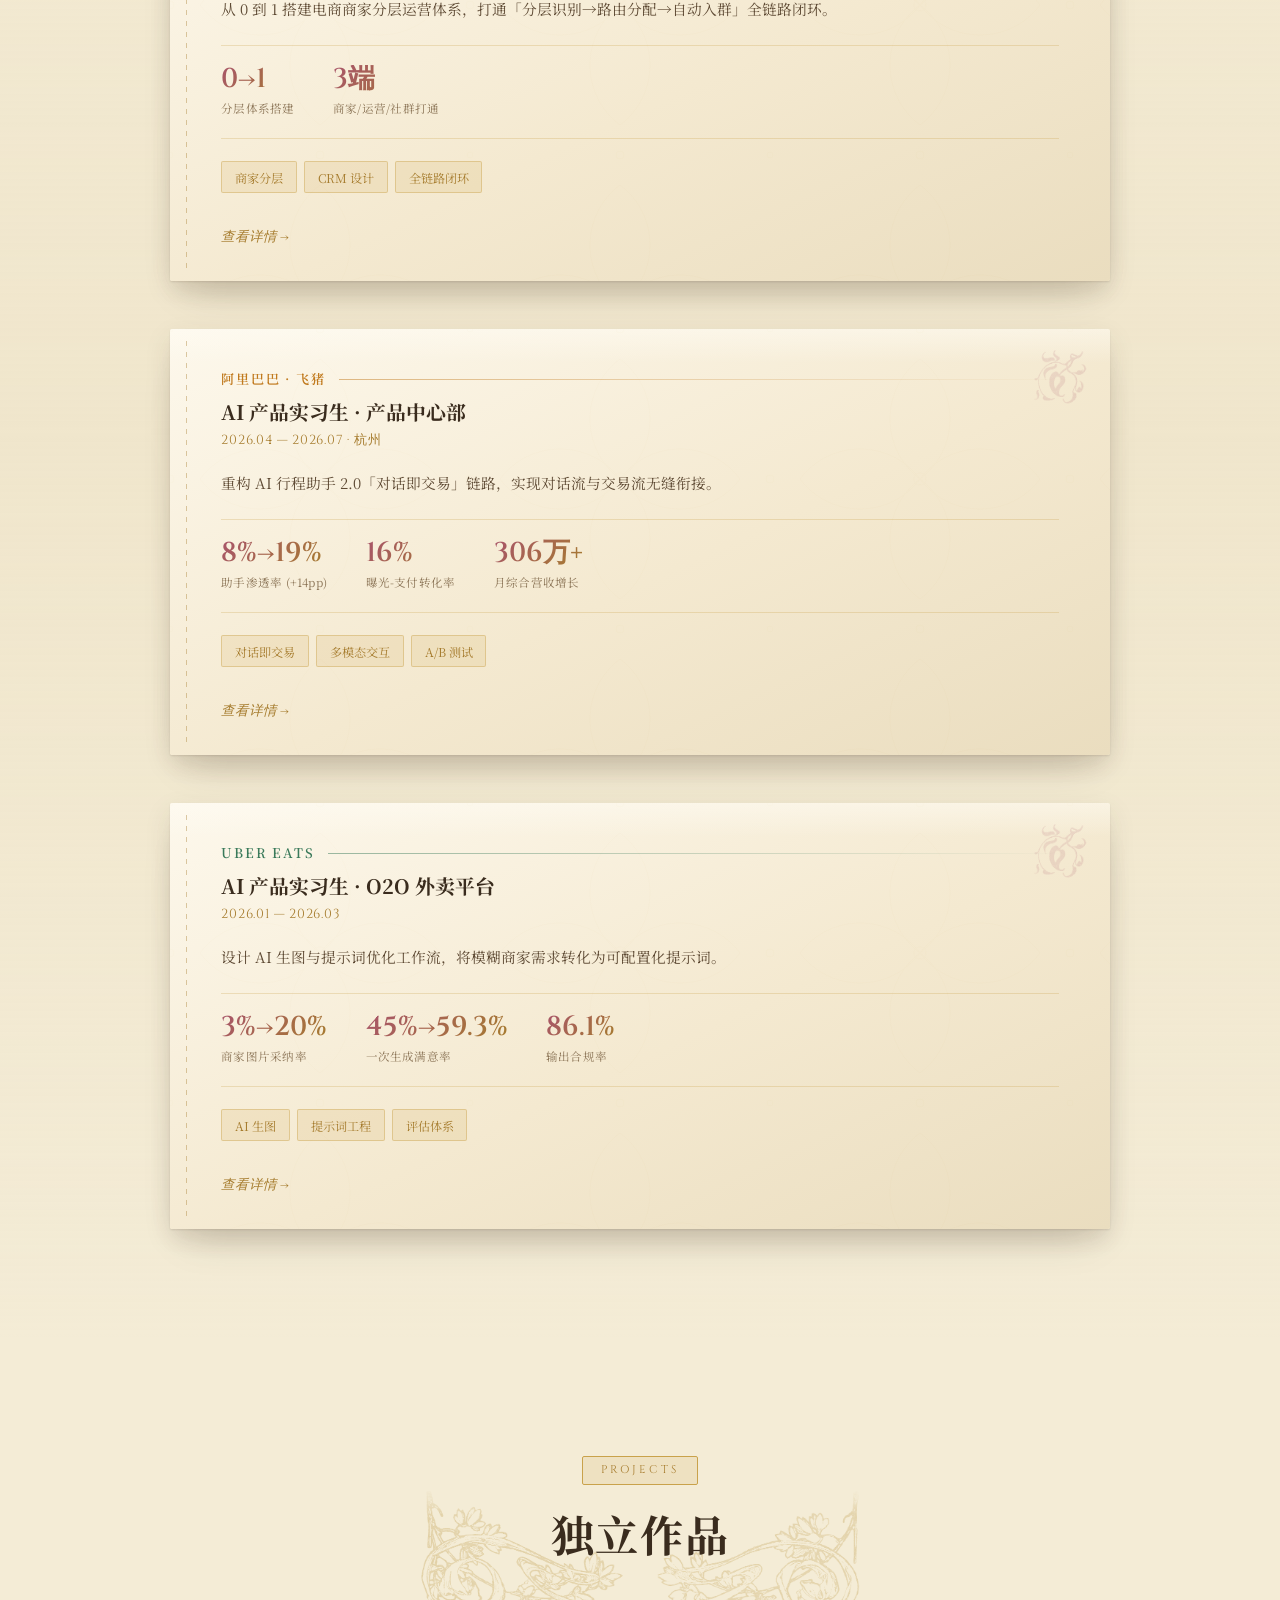
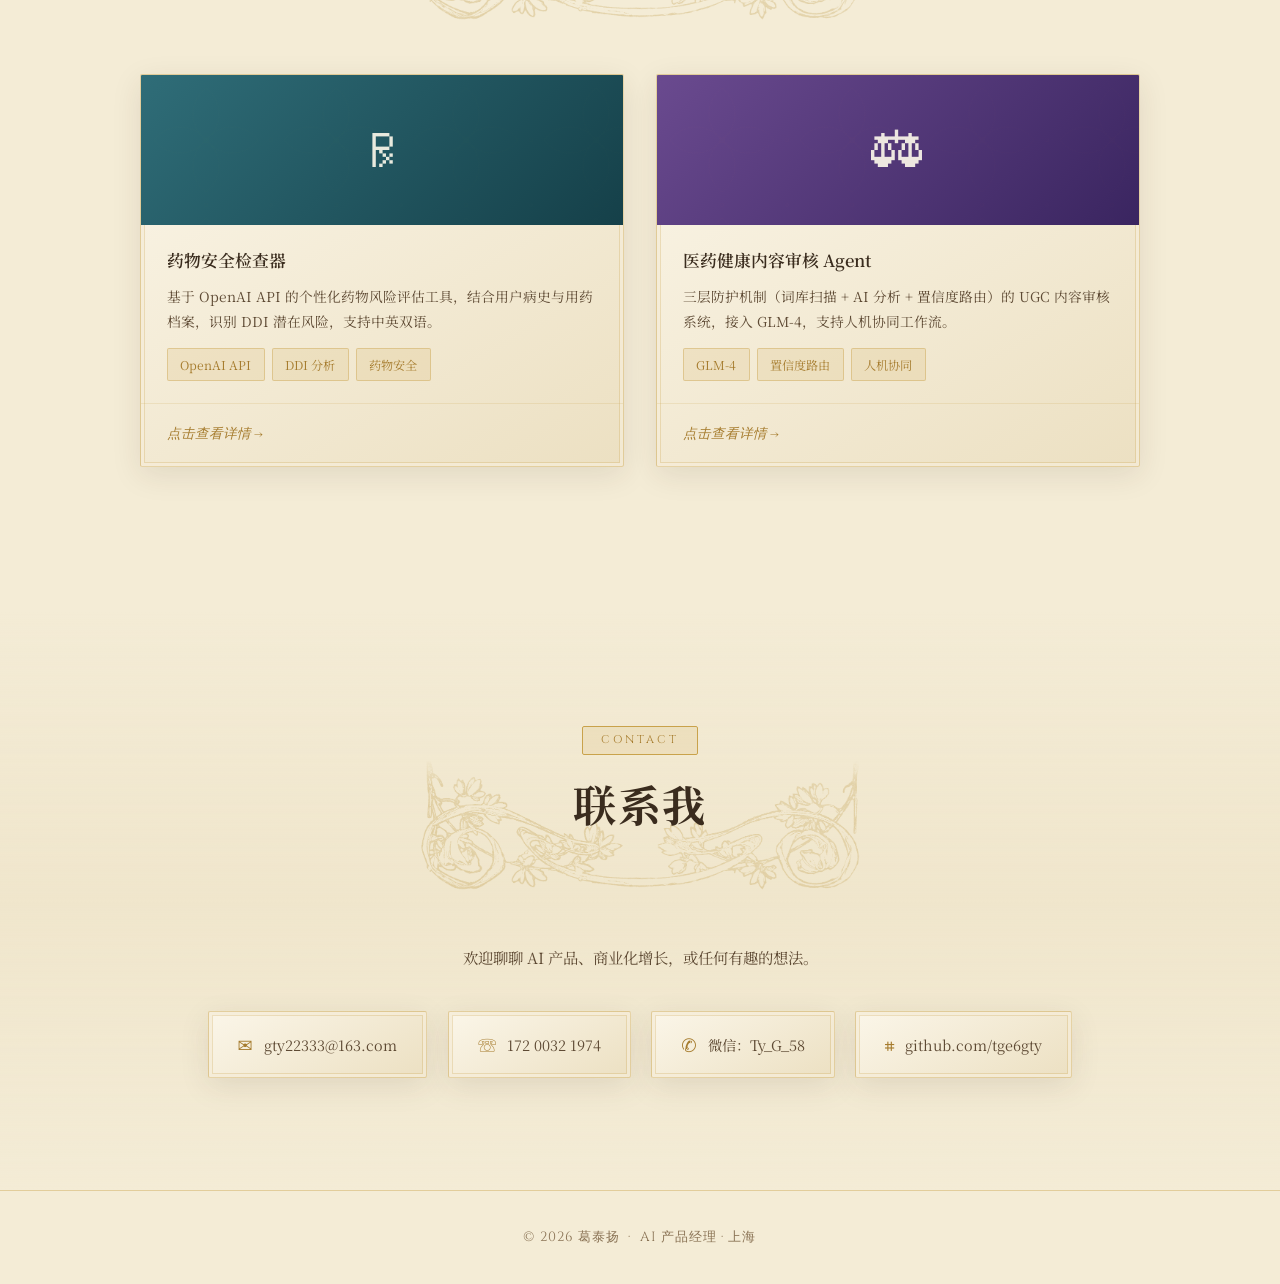
==== commit 404d7d09: "Redesign as Mucha Art Nouveau style with internships & interactive contact card - Adopt real public-" ====
--- a/index.html
+++ b/index.html
@@ -1,49 +1,65 @@
-<!DOCTYPE html>
+﻿<!DOCTYPE html>
 <html lang="zh-CN">
 <head>
   <meta charset="UTF-8" />
   <meta name="viewport" content="width=device-width, initial-scale=1.0" />
-  <title>葛泰扬 · 个人主页</title>
+  <title>葛泰扬 · AI 产品经理</title>
+  <meta name="description" content="葛泰扬 · AI 产品经理 / 商业化产品经理。UIUC 生物医学工程硕士，具备 AI 产品从 0 到 1 全链路落地能力。" />
   <link rel="preconnect" href="https://fonts.googleapis.com">
   <link rel="preconnect" href="https://fonts.gstatic.com" crossorigin>
-  <link href="https://fonts.googleapis.com/css2?family=Cormorant+Garamond:ital,wght@0,400;0,600;1,400;1,600&family=Noto+Serif+SC:wght@400;600;700&display=swap" rel="stylesheet">
+  <link href="https://fonts.googleapis.com/css2?family=Cinzel:wght@400;500;600&family=Cormorant+Garamond:ital,wght@0,400;0,500;0,600;1,400;1,600&family=Noto+Serif+SC:wght@300;400;500;600;700&display=swap" rel="stylesheet">
   <link rel="stylesheet" href="style.css" />
 </head>
 <body>
 
-  <!-- 共享 SVG 滤镜：手绘抖动（仅用于装饰性藤蔓/分割线，不用于雷达图） -->
+  <!-- ===== 共享 SVG 滤镜与纹样定义 ===== -->
   <svg style="display:none" aria-hidden="true" focusable="false">
     <defs>
-      <filter id="hand-drawn" x="-8%" y="-8%" width="116%" height="116%" color-interpolation-filters="linearRGB">
-        <feTurbulence type="fractalNoise" baseFrequency="0.018 0.022" numOctaves="2" seed="9" result="noise"/>
-        <feDisplacementMap in="SourceGraphic" in2="noise" scale="1.8" xChannelSelector="R" yChannelSelector="G"/>
+      <!-- 手绘抖动（装饰线条用） -->
+      <filter id="hand-drawn" x="-6%" y="-6%" width="112%" height="112%">
+        <feTurbulence type="fractalNoise" baseFrequency="0.016 0.02" numOctaves="2" seed="7" result="n"/>
+        <feDisplacementMap in="SourceGraphic" in2="n" scale="1.4" xChannelSelector="R" yChannelSelector="G"/>
       </filter>
+      <!-- 做旧纸张颗粒 -->
+      <filter id="paper-grain">
+        <feTurbulence type="fractalNoise" baseFrequency="0.9" numOctaves="2" seed="3" result="g"/>
+        <feColorMatrix in="g" type="matrix" values="0 0 0 0 0  0 0 0 0 0  0 0 0 0 0  0 0 0 0.04 0"/>
+      </filter>
+      <!-- 金色渐变 -->
+      <linearGradient id="gold-grad" x1="0" y1="0" x2="1" y2="1">
+        <stop offset="0" stop-color="#e7c869"/>
+        <stop offset="0.5" stop-color="#c9a24b"/>
+        <stop offset="1" stop-color="#a67c2e"/>
+      </linearGradient>
     </defs>
   </svg>
 
-  <!-- 灯箱 -->
-  <div id="lightbox" role="dialog" aria-modal="true" aria-label="项目详情" hidden>
+  <!-- ===== 灯箱 ===== -->
+  <div id="lightbox" role="dialog" aria-modal="true" aria-label="详情" hidden>
     <div class="lb-backdrop"></div>
     <div class="lb-panel">
       <button class="lb-close" id="lb-close" aria-label="关闭">✕</button>
       <div class="lb-image" id="lb-image"></div>
       <div class="lb-body">
         <h3 class="lb-title" id="lb-title"></h3>
+        <p class="lb-meta" id="lb-meta"></p>
         <p class="lb-desc" id="lb-desc"></p>
+        <ul class="lb-points" id="lb-points"></ul>
         <div class="lb-tags" id="lb-tags"></div>
         <div class="lb-links" id="lb-links"></div>
       </div>
     </div>
   </div>
 
-  <!-- 导航栏 -->
+  <!-- ===== 导航栏 ===== -->
   <nav id="navbar">
     <div class="nav-logo">GTY</div>
     <ul class="nav-links">
       <li><a href="#hero">首页</a></li>
       <li><a href="#about">关于</a></li>
       <li><a href="#skills">技能</a></li>
-      <li><a href="#projects">项目</a></li>
+      <li><a href="#experience">经历</a></li>
+      <li><a href="#projects">作品</a></li>
       <li><a href="#contact">联系</a></li>
     </ul>
     <div class="hamburger" id="hamburger">&#9776;</div>
@@ -51,110 +67,96 @@
 
   <!-- ===================== HERO ===================== -->
   <section id="hero">
-    <!-- 穆夏《春》背景画 -->
-    <div class="hero-mucha-bg" aria-hidden="true">
-      <img src="阿爾豐斯·慕夏 - 《春》.jpg" alt="" loading="eager">
-    </div>
-
+    <div class="hero-bg" aria-hidden="true">
+      <img src="assets/mucha-summer.jpg" alt="" class="hero-bg-left" loading="eager">
+      <img src="assets/mucha-winter.jpg" alt="" class="hero-bg-right" loading="eager">
+    </div>
     <div class="particles" id="particles"></div>
 
-    <!-- 穆夏装饰框架（四面） -->
-    <div class="hero-frame" aria-hidden="true">
-
-      <!-- 顶部横幅（纯线条，无植物） -->
-      <svg class="hf-top" viewBox="0 0 1200 88" preserveAspectRatio="xMidYMid slice" xmlns="http://www.w3.org/2000/svg">
-        <line x1="0" y1="64" x2="1200" y2="64" stroke="#2c1810" stroke-width="2.8" opacity="0.55" filter="url(#hand-drawn)"/>
-        <line x1="0" y1="64" x2="1200" y2="64" stroke="#d4960a" stroke-width="1.8" opacity="0.7"/>
-        <line x1="0" y1="70" x2="1200" y2="70" stroke="#d4960a" stroke-width="0.8" stroke-dasharray="6 5" opacity="0.42"/>
-        <!-- interval tick marks -->
-        <line x1="200" y1="58" x2="200" y2="70" stroke="#d4960a" stroke-width="1.2" opacity="0.5"/>
-        <line x1="400" y1="58" x2="400" y2="70" stroke="#d4960a" stroke-width="1.2" opacity="0.5"/>
-        <line x1="800" y1="58" x2="800" y2="70" stroke="#d4960a" stroke-width="1.2" opacity="0.5"/>
-        <line x1="1000" y1="58" x2="1000" y2="70" stroke="#d4960a" stroke-width="1.2" opacity="0.5"/>
-        <circle cx="300" cy="64" r="2.2" fill="#d4960a" opacity="0.45"/>
-        <circle cx="500" cy="64" r="2.2" fill="#d4960a" opacity="0.45"/>
-        <circle cx="700" cy="64" r="2.2" fill="#d4960a" opacity="0.45"/>
-        <circle cx="900" cy="64" r="2.2" fill="#d4960a" opacity="0.45"/>
-      </svg>
-
-      <!-- 底部横幅（纯线条，无植物） -->
-      <svg class="hf-bottom" viewBox="0 0 1200 88" preserveAspectRatio="xMidYMid slice" xmlns="http://www.w3.org/2000/svg">
-        <line x1="0" y1="24" x2="1200" y2="24" stroke="#2c1810" stroke-width="2.8" opacity="0.55" filter="url(#hand-drawn)"/>
-        <line x1="0" y1="24" x2="1200" y2="24" stroke="#d4960a" stroke-width="1.8" opacity="0.7"/>
-        <line x1="0" y1="18" x2="1200" y2="18" stroke="#d4960a" stroke-width="0.8" stroke-dasharray="6 5" opacity="0.42"/>
-        <!-- interval tick marks -->
-        <line x1="200" y1="18" x2="200" y2="30" stroke="#d4960a" stroke-width="1.2" opacity="0.5"/>
-        <line x1="400" y1="18" x2="400" y2="30" stroke="#d4960a" stroke-width="1.2" opacity="0.5"/>
-        <line x1="800" y1="18" x2="800" y2="30" stroke="#d4960a" stroke-width="1.2" opacity="0.5"/>
-        <line x1="1000" y1="18" x2="1000" y2="30" stroke="#d4960a" stroke-width="1.2" opacity="0.5"/>
-        <circle cx="300" cy="24" r="2.2" fill="#d4960a" opacity="0.45"/>
-        <circle cx="500" cy="24" r="2.2" fill="#d4960a" opacity="0.45"/>
-        <circle cx="700" cy="24" r="2.2" fill="#d4960a" opacity="0.45"/>
-        <circle cx="900" cy="24" r="2.2" fill="#d4960a" opacity="0.45"/>
-      </svg>
-
-      <!-- 左侧竖线柱（纯几何，无植物） -->
-      <svg class="hf-left" viewBox="0 0 100 800" preserveAspectRatio="xMidYMid meet" xmlns="http://www.w3.org/2000/svg">
-        <line x1="50" y1="0" x2="50" y2="800" stroke="#2c1810" stroke-width="2.2" opacity="0.45" filter="url(#hand-drawn)"/>
-        <line x1="50" y1="0" x2="50" y2="800" stroke="#d4960a" stroke-width="1.2" opacity="0.55"/>
-        <!-- interval diamonds -->
-        <polygon points="50,160 57,175 50,190 43,175" fill="#d4960a" stroke="#2c1810" stroke-width="1.4" opacity="0.8"/>
-        <polygon points="50,360 57,375 50,390 43,375" fill="#d4960a" stroke="#2c1810" stroke-width="1.4" opacity="0.8"/>
-        <polygon points="50,560 57,575 50,590 43,575" fill="#d4960a" stroke="#2c1810" stroke-width="1.4" opacity="0.8"/>
-        <!-- small tick dots -->
-        <circle cx="50" cy="80"  r="2.5" fill="#d4960a" opacity="0.5"/>
-        <circle cx="50" cy="260" r="2.5" fill="#d4960a" opacity="0.5"/>
-        <circle cx="50" cy="460" r="2.5" fill="#d4960a" opacity="0.5"/>
-        <circle cx="50" cy="660" r="2.5" fill="#d4960a" opacity="0.5"/>
-      </svg>
-
-      <!-- 右侧竖线柱（纯几何，无植物） -->
-      <svg class="hf-right" viewBox="0 0 100 800" preserveAspectRatio="xMidYMid meet" xmlns="http://www.w3.org/2000/svg">
-        <line x1="50" y1="0" x2="50" y2="800" stroke="#2c1810" stroke-width="2.2" opacity="0.45" filter="url(#hand-drawn)"/>
-        <line x1="50" y1="0" x2="50" y2="800" stroke="#d4960a" stroke-width="1.2" opacity="0.55"/>
-        <!-- interval diamonds -->
-        <polygon points="50,160 57,175 50,190 43,175" fill="#d4960a" stroke="#2c1810" stroke-width="1.4" opacity="0.8"/>
-        <polygon points="50,360 57,375 50,390 43,375" fill="#d4960a" stroke="#2c1810" stroke-width="1.4" opacity="0.8"/>
-        <polygon points="50,560 57,575 50,590 43,575" fill="#d4960a" stroke="#2c1810" stroke-width="1.4" opacity="0.8"/>
-        <!-- small tick dots -->
-        <circle cx="50" cy="80"  r="2.5" fill="#d4960a" opacity="0.5"/>
-        <circle cx="50" cy="260" r="2.5" fill="#d4960a" opacity="0.5"/>
-        <circle cx="50" cy="460" r="2.5" fill="#d4960a" opacity="0.5"/>
-        <circle cx="50" cy="660" r="2.5" fill="#d4960a" opacity="0.5"/>
+    <!-- 穆夏装饰拱门框架 -->
+    <div class="hero-arch" aria-hidden="true">
+      <svg viewBox="0 0 1000 640" preserveAspectRatio="xMidYMid meet" xmlns="http://www.w3.org/2000/svg">
+        <!-- 顶部半圆拱 + 藤蔓 -->
+        <path d="M120 300 A 380 380 0 0 1 880 300" fill="none" stroke="url(#gold-grad)" stroke-width="2.2" opacity="0.85"/>
+        <path d="M120 300 A 380 380 0 0 1 880 300" fill="none" stroke="#8a3e52" stroke-width="0.8" opacity="0.4" stroke-dasharray="2 7"/>
+        <!-- 拱心花饰 -->
+        <g transform="translate(500,-14)">
+          <circle r="13" fill="#f3e6c4" stroke="url(#gold-grad)" stroke-width="2"/>
+          <circle r="5.5" fill="#a8546a"/>
+        </g>
+        <!-- 两侧垂饰 -->
+        <path d="M120 300 C 118 360, 128 420, 120 500" fill="none" stroke="url(#gold-grad)" stroke-width="1.8" opacity="0.7"/>
+        <path d="M880 300 C 882 360, 872 420, 880 500" fill="none" stroke="url(#gold-grad)" stroke-width="1.8" opacity="0.7"/>
       </svg>
     </div>
 
     <!-- 主体内容 -->
     <div class="hero-content">
       <div class="hero-text">
-        <p class="hero-greeting">你好，我是</p>
+        <p class="hero-greeting">— 你好，我是 —</p>
         <h1 class="hero-name">
           葛泰扬
-          <span class="hero-name-en">Taiyang Ge</span>
+          <span class="hero-name-en">Taiyang&nbsp;Ge</span>
         </h1>
         <p class="hero-title"><span id="typed-text"></span><span class="cursor">|</span></p>
+        <p class="hero-tagline">让被信息门槛、时间成本与专业壁垒挡在门外的人，<br>终于得到应有的支持。</p>
         <div class="hero-buttons">
-          <a href="#projects" class="btn btn-primary nav-trigger">查看项目</a>
+          <a href="#experience" class="btn btn-primary nav-trigger">查看经历</a>
           <a href="#contact" class="btn btn-outline nav-trigger">联系我</a>
         </div>
       </div>
       <div class="hero-photo">
-        <div class="photo-frame-wrap">
+        <div class="photo-frame-wrap" id="photo-trigger" role="button" tabindex="0"
+             aria-label="查看联系方式" aria-expanded="false" aria-controls="contact-pop">
+          <div class="photo-halo" aria-hidden="true">
+            <img src="assets/mucha-zodiac.jpg" alt="">
+          </div>
           <img src="persoal_pic.jpeg" alt="葛泰扬" class="portrait-img" />
-          <svg class="photo-frame" viewBox="0 0 300 300" xmlns="http://www.w3.org/2000/svg" aria-hidden="true">
-            <circle cx="150" cy="150" r="110" fill="none" stroke="#d4960a" stroke-width="1.6"/>
-            <circle cx="150" cy="150" r="118" fill="none" stroke="#d4960a" stroke-width="0.9" stroke-dasharray="3.5 4" opacity="0.7"/>
-            <circle cx="150" cy="150" r="126" fill="none" stroke="#d4960a" stroke-width="0.5" opacity="0.38"/>
-            <!-- 8 gold accent dots at cardinal + diagonal positions -->
-            <circle cx="199" cy="32"  r="2.5" fill="#d4960a" opacity="0.6"/>
-            <circle cx="268" cy="101" r="2.5" fill="#d4960a" opacity="0.6"/>
-            <circle cx="268" cy="199" r="2.5" fill="#d4960a" opacity="0.6"/>
-            <circle cx="199" cy="268" r="2.5" fill="#d4960a" opacity="0.6"/>
-            <circle cx="101" cy="268" r="2.5" fill="#d4960a" opacity="0.6"/>
-            <circle cx="32"  cy="199" r="2.5" fill="#d4960a" opacity="0.6"/>
-            <circle cx="32"  cy="101" r="2.5" fill="#d4960a" opacity="0.6"/>
-            <circle cx="101" cy="32"  r="2.5" fill="#d4960a" opacity="0.6"/>
+          <svg class="photo-ring" viewBox="0 0 320 320" xmlns="http://www.w3.org/2000/svg" aria-hidden="true">
+            <circle cx="160" cy="160" r="120" fill="none" stroke="url(#gold-grad)" stroke-width="2"/>
+            <circle cx="160" cy="160" r="129" fill="none" stroke="#c9a24b" stroke-width="0.8" stroke-dasharray="2 6" opacity="0.6"/>
+            <g fill="#c9a24b">
+              <circle cx="160" cy="34" r="3"/><circle cx="160" cy="286" r="3"/>
+              <circle cx="34" cy="160" r="3"/><circle cx="286" cy="160" r="3"/>
+            </g>
           </svg>
+          <span class="photo-tap-hint" aria-hidden="true">点击查看联系方式</span>
+
+          <!-- 名片式联系方式浮层 -->
+          <div class="contact-pop" id="contact-pop" role="dialog" aria-label="联系方式">
+            <span class="cp-corner cp-tl" aria-hidden="true"></span>
+            <span class="cp-corner cp-tr" aria-hidden="true"></span>
+            <span class="cp-corner cp-bl" aria-hidden="true"></span>
+            <span class="cp-corner cp-br" aria-hidden="true"></span>
+            <div class="cp-head">
+              <span class="cp-name">葛泰扬</span>
+              <span class="cp-role">AI 产品经理 · 上海</span>
+            </div>
+            <ul class="cp-list">
+              <li class="cp-item" data-copy="gty22333@163.com">
+                <span class="cp-icon">✉</span>
+                <span class="cp-text">gty22333@163.com</span>
+                <span class="cp-copy" title="复制">⧉</span>
+              </li>
+              <li class="cp-item" data-copy="17200321974">
+                <span class="cp-icon">☏</span>
+                <span class="cp-text">172 0032 1974</span>
+                <span class="cp-copy" title="复制">⧉</span>
+              </li>
+              <li class="cp-item" data-copy="Ty_G_58">
+                <span class="cp-icon">✆</span>
+                <span class="cp-text">微信 · Ty_G_58</span>
+                <span class="cp-copy" title="复制">⧉</span>
+              </li>
+              <li class="cp-item">
+                <a href="https://github.com/tge6gty" target="_blank" rel="noopener" class="cp-link">
+                  <span class="cp-icon">⌗</span>
+                  <span class="cp-text">github.com/tge6gty</span>
+                  <span class="cp-copy" aria-hidden="true">↗</span>
+                </a>
+              </li>
+            </ul>
+          </div>
         </div>
       </div>
     </div>
@@ -166,57 +168,48 @@
     <div class="section-header reveal">
       <span class="section-tag">About</span>
       <h2>关于我</h2>
-      <div class="section-divider" aria-hidden="true">
-        <svg class="divider-svg" viewBox="0 0 800 44" xmlns="http://www.w3.org/2000/svg">
-          <line x1="0" y1="22" x2="370" y2="22" stroke="#d4960a" stroke-width="1.5" opacity="0.6" filter="url(#hand-drawn)"/>
-          <line x1="430" y1="22" x2="800" y2="22" stroke="#d4960a" stroke-width="1.5" opacity="0.6" filter="url(#hand-drawn)"/>
-          <!-- center diamond node -->
-          <polygon points="400,10 413,22 400,34 387,22" fill="#d4960a" stroke="#2c1810" stroke-width="1.8" opacity="0.92"/>
-          <!-- interval dots -->
-          <circle cx="160" cy="22" r="2" fill="#d4960a" opacity="0.45"/>
-          <circle cx="240" cy="22" r="2" fill="#d4960a" opacity="0.45"/>
-          <circle cx="320" cy="22" r="2" fill="#d4960a" opacity="0.45"/>
-          <circle cx="480" cy="22" r="2" fill="#d4960a" opacity="0.45"/>
-          <circle cx="560" cy="22" r="2" fill="#d4960a" opacity="0.45"/>
-          <circle cx="640" cy="22" r="2" fill="#d4960a" opacity="0.45"/>
-        </svg>
-      </div>
+      <div class="section-divider" aria-hidden="true"><img src="assets/orn-divider.png" alt=""></div>
     </div>
     <div class="about-grid">
-      <div class="about-bio glass-card reveal">
+      <div class="about-bio reveal">
+        <span class="corner c-tl" aria-hidden="true"></span>
+        <span class="corner c-tr" aria-hidden="true"></span>
+        <span class="corner c-bl" aria-hidden="true"></span>
+        <span class="corner c-br" aria-hidden="true"></span>
         <h3>个人简介</h3>
-        <p>我本科学中药制药，后来转入 UIUC 生物医学工程学习数据分析与图像处理，背后的判断一直没变：医疗是一个严重依赖经验和直觉的领域，而它本可以被技术重新定义，从而更好地服务于人。</p>
-        <p>我有这个想法，却苦于没有计算机背景而一时难以落地——直到 AI 浪潮来临。我开始认真尝试做 AI 产品：看到小红书上大量真假难辨、夸大疗效的医药软广，做了医药健康违规内容审核系统。然后通过教授引荐进入 Chapter，做多重用药安全工具，尝试解决美国医疗贵、预约久、专业壁垒高的现实困境；又在 Uber Eats 做商家 AI 生图助手——场景与医疗相去甚远，却让我看清了同一件事：用户的需求和难处就在那里，AI 产品的价值在于将其准确捕捉，并让它变得明确可行。</p>
-        <p>这让我相信，AI 最重要的价值不是替代人，而是让那些原本被信息门槛、时间成本和专业壁垒挡在门外的人，终于有机会得到应有的支持。</p>
+        <p><span class="dropcap">我</span>本科学中药制药，后来转入 UIUC 生物医学工程，学习数据分析与图像处理。背后的判断始终没变：医疗是一个严重依赖经验与直觉的领域，而它本可以被技术重新定义，从而更好地服务于人。</p>
+        <p>这个想法曾因缺少计算机背景而难以落地——直到 AI 浪潮来临。我开始认真做 AI 产品：从医药健康违规内容审核，到多重用药安全工具；又在 Uber Eats 做商家 AI 生图助手、在飞猪重构 AI 行程助手的「对话即交易」链路、在小红书搭建商家分层运营体系。场景横跨医疗、本地生活、旅行与电商，却让我看清同一件事——<em>用户的需求与难处就在那里，AI 产品的价值在于将其准确捕捉，并让它变得明确、可行。</em></p>
+        <p>这让我相信：AI 最重要的价值不是替代人，而是让每一份需求都被认真对待。</p>
       </div>
       <div class="about-education reveal">
         <h3>教育背景</h3>
         <div class="timeline">
           <div class="timeline-item">
             <div class="timeline-dot"></div>
-            <div class="timeline-content glass-card">
+            <div class="timeline-content card">
               <span class="timeline-date">2025.08 — 至今</span>
               <h4>伊利诺伊大学厄巴纳-香槟分校 (UIUC)</h4>
               <p class="degree">硕士 · 生物医学工程</p>
-              <p class="school-note">Top 5 US News (C.E.)&nbsp;/&nbsp;Top 70 QS</p>
+              <p class="school-note">US News Top 50 · 美国 · 伊利诺伊州</p>
               <div class="course-tags">
-                <span class="course-tag">Computational Math for ML</span>
-                <span class="course-tag">Biomedical Instrumentation</span>
-                <span class="course-tag">Stat Analysis Biomed Images</span>
-                <span class="course-tag">ML for Biomedical Data</span>
+                <span class="course-tag">机器学习计算数学</span>
+                <span class="course-tag">生物医学图像统计分析</span>
+                <span class="course-tag">矩阵分解 / 优化算法</span>
+                <span class="course-tag">Python / MATLAB</span>
               </div>
             </div>
           </div>
           <div class="timeline-item">
             <div class="timeline-dot"></div>
-            <div class="timeline-content glass-card">
-              <span class="timeline-date">2021.09 — 2025.07</span>
+            <div class="timeline-content card">
+              <span class="timeline-date">2021.09 — 2025.06</span>
               <h4>北京中医药大学</h4>
               <p class="degree">本科 · 中药制药</p>
-              <p class="school-note">211 / 双一流</p>
+              <p class="school-note">211 / 双一流 · 北京</p>
               <div class="honors">
-                <span class="honor-tag">🏅 校二等奖学金 Top 2%</span>
-                <span class="honor-tag">🏆 天心飞跃奖 (2023.12)</span>
+                <span class="honor-tag">专业前 2% · 校二等奖学金</span>
+                <span class="honor-tag">天心飞跃奖 (2023.12)</span>
+                <span class="honor-tag">校级优秀毕业论文</span>
               </div>
             </div>
           </div>
@@ -229,144 +222,205 @@
   <section id="skills">
     <div class="section-header reveal">
       <span class="section-tag">Skills</span>
-      <h2>技能</h2>
-      <div class="section-divider" aria-hidden="true">
-        <svg class="divider-svg" viewBox="0 0 800 44" xmlns="http://www.w3.org/2000/svg">
-          <line x1="0" y1="22" x2="370" y2="22" stroke="#d4960a" stroke-width="1.5" opacity="0.6" filter="url(#hand-drawn)"/>
-          <line x1="430" y1="22" x2="800" y2="22" stroke="#d4960a" stroke-width="1.5" opacity="0.6" filter="url(#hand-drawn)"/>
-          <!-- center diamond node -->
-          <polygon points="400,10 413,22 400,34 387,22" fill="#d4960a" stroke="#2c1810" stroke-width="1.8" opacity="0.92"/>
-          <!-- interval dots -->
-          <circle cx="160" cy="22" r="2" fill="#d4960a" opacity="0.45"/>
-          <circle cx="240" cy="22" r="2" fill="#d4960a" opacity="0.45"/>
-          <circle cx="320" cy="22" r="2" fill="#d4960a" opacity="0.45"/>
-          <circle cx="480" cy="22" r="2" fill="#d4960a" opacity="0.45"/>
-          <circle cx="560" cy="22" r="2" fill="#d4960a" opacity="0.45"/>
-          <circle cx="640" cy="22" r="2" fill="#d4960a" opacity="0.45"/>
-        </svg>
-      </div>
+      <h2>专业能力</h2>
+      <div class="section-divider" aria-hidden="true"><img src="assets/orn-divider.png" alt=""></div>
     </div>
     <div class="skills-grid">
-      <div class="glass-card reveal skill-accordion-card">
+      <div class="card reveal skill-accordion-card">
+        <span class="corner c-tl" aria-hidden="true"></span>
+        <span class="corner c-tr" aria-hidden="true"></span>
+        <span class="corner c-bl" aria-hidden="true"></span>
+        <span class="corner c-br" aria-hidden="true"></span>
         <div class="skill-accordion">
           <div class="skill-accordion-item">
             <div class="skill-accordion-header" role="button" tabindex="0">
-              <span>数据分析</span>
+              <span>懂模型 · AI 技术栈</span>
               <svg class="skill-accordion-arrow" width="14" height="14" viewBox="0 0 24 24" fill="none" stroke="currentColor" stroke-width="2.5" stroke-linecap="round" stroke-linejoin="round"><polyline points="6 9 12 15 18 9"/></svg>
             </div>
             <div class="skill-accordion-body">
               <div class="skill-tag-group">
-                <span class="tag">SQL</span>
-                <span class="tag">Python (NumPy / pandas)</span>
-                <span class="tag">MATLAB</span>
-                <span class="tag">Power BI</span>
+                <span class="tag">大模型选型</span><span class="tag">RAG 架构</span><span class="tag">Workflow 编排</span><span class="tag">Agent 设计</span><span class="tag">混合规则系统</span><span class="tag">风控策略</span><span class="tag">置信度路由</span>
               </div>
             </div>
           </div>
           <div class="skill-accordion-item">
             <div class="skill-accordion-header" role="button" tabindex="0">
-              <span>AI 与模型</span>
+              <span>懂交付 · 工程落地</span>
               <svg class="skill-accordion-arrow" width="14" height="14" viewBox="0 0 24 24" fill="none" stroke="currentColor" stroke-width="2.5" stroke-linecap="round" stroke-linejoin="round"><polyline points="6 9 12 15 18 9"/></svg>
             </div>
             <div class="skill-accordion-body">
               <div class="skill-tag-group">
-                <span class="tag">大模型应用</span>
-                <span class="tag">Agent 设计</span>
-                <span class="tag">模型评估</span>
+                <span class="tag">Prompt 调优</span><span class="tag">JSON 结构化输出</span><span class="tag">评估体系搭建</span><span class="tag">AI Coding</span><span class="tag">Git / GitHub</span><span class="tag">Axure / PRD</span>
               </div>
             </div>
           </div>
           <div class="skill-accordion-item">
             <div class="skill-accordion-header" role="button" tabindex="0">
-              <span>统计方法</span>
+              <span>懂增长 · 数据驱动</span>
               <svg class="skill-accordion-arrow" width="14" height="14" viewBox="0 0 24 24" fill="none" stroke="currentColor" stroke-width="2.5" stroke-linecap="round" stroke-linejoin="round"><polyline points="6 9 12 15 18 9"/></svg>
             </div>
             <div class="skill-accordion-body">
               <div class="skill-tag-group">
-                <span class="tag">假设检验</span>
-                <span class="tag">参数估计</span>
+                <span class="tag">用户调研</span><span class="tag">功能定义</span><span class="tag">灰度测试</span><span class="tag">A/B 实验设计</span><span class="tag">漏斗分析</span><span class="tag">Python + MySQL</span><span class="tag">指标体系</span>
               </div>
             </div>
           </div>
           <div class="skill-accordion-item">
             <div class="skill-accordion-header" role="button" tabindex="0">
-              <span>AI 产品核心能力</span>
+              <span>行业沉淀 · 医药健康</span>
               <svg class="skill-accordion-arrow" width="14" height="14" viewBox="0 0 24 24" fill="none" stroke="currentColor" stroke-width="2.5" stroke-linecap="round" stroke-linejoin="round"><polyline points="6 9 12 15 18 9"/></svg>
             </div>
             <div class="skill-accordion-body">
               <div class="skill-tag-group">
-                <span class="tag">Prompt Engineering</span>
-                <span class="tag">结构化输出设计</span>
-                <span class="tag">置信度路由策略</span>
-                <span class="tag">RAG 架构设计</span>
-                <span class="tag">用户需求洞察</span>
-                <span class="tag">业务指标体系</span>
-                <span class="tag">Query Rewrite</span>
-                <span class="tag">Axure</span>
-                <span class="tag">PRD</span>
+                <span class="tag">FDA 说明书解读</span><span class="tag">药物相互作用分析</span><span class="tag">医学影像特征提取</span><span class="tag">网络药理学</span>
               </div>
             </div>
           </div>
           <div class="skill-accordion-item">
             <div class="skill-accordion-header" role="button" tabindex="0">
-              <span>技术工具</span>
+              <span>语言</span>
               <svg class="skill-accordion-arrow" width="14" height="14" viewBox="0 0 24 24" fill="none" stroke="currentColor" stroke-width="2.5" stroke-linecap="round" stroke-linejoin="round"><polyline points="6 9 12 15 18 9"/></svg>
             </div>
             <div class="skill-accordion-body">
               <div class="skill-tag-group">
-                <span class="tag">Git / GitHub</span>
-                <span class="tag">Python / Excel / SQL</span>
-                <span class="tag">AutoCAD</span>
-                <span class="tag">API</span>
-              </div>
-            </div>
-          </div>
-          <div class="skill-accordion-item">
-            <div class="skill-accordion-header" role="button" tabindex="0">
-              <span>医药行业</span>
-              <svg class="skill-accordion-arrow" width="14" height="14" viewBox="0 0 24 24" fill="none" stroke="currentColor" stroke-width="2.5" stroke-linecap="round" stroke-linejoin="round"><polyline points="6 9 12 15 18 9"/></svg>
-            </div>
-            <div class="skill-accordion-body">
-              <div class="skill-tag-group">
-                <span class="tag">FDA 药品说明书解读</span>
-                <span class="tag">药物相互作用分析</span>
-                <span class="tag">医药实验设计与操作</span>
-                <span class="tag">医疗文献查阅</span>
-                <span class="tag">网络药理学</span>
-              </div>
-            </div>
-          </div>
-        </div>
-      </div>
-      <div class="progress-container glass-card reveal">
-        <h3>技能熟练度</h3>
+                <span class="tag">英语 · 雅思 7.0</span><span class="tag">普通话 · 二甲</span>
+              </div>
+            </div>
+          </div>
+        </div>
+      </div>
+      <div class="progress-container card reveal">
+        <span class="corner c-tl" aria-hidden="true"></span>
+        <span class="corner c-tr" aria-hidden="true"></span>
+        <span class="corner c-bl" aria-hidden="true"></span>
+        <span class="corner c-br" aria-hidden="true"></span>
+        <h3>核心能力矩阵</h3>
         <div class="progress-bars">
           <div class="progress-item">
-            <div class="progress-label"><span>Excel</span><span class="progress-val">85%</span></div>
+            <div class="progress-label"><span>需求洞察 / 功能定义</span><span class="progress-val">92%</span></div>
+            <div class="progress-track"><div class="progress-fill" data-value="92"></div></div>
+          </div>
+          <div class="progress-item">
+            <div class="progress-label"><span>大模型应用 (RAG / Agent)</span><span class="progress-val">88%</span></div>
+            <div class="progress-track"><div class="progress-fill" data-value="88"></div></div>
+          </div>
+          <div class="progress-item">
+            <div class="progress-label"><span>Prompt 调优 / 评估体系</span><span class="progress-val">88%</span></div>
+            <div class="progress-track"><div class="progress-fill" data-value="88"></div></div>
+          </div>
+          <div class="progress-item">
+            <div class="progress-label"><span>PRD / 交互设计</span><span class="progress-val">85%</span></div>
             <div class="progress-track"><div class="progress-fill" data-value="85"></div></div>
           </div>
           <div class="progress-item">
-            <div class="progress-label"><span>Python (NumPy / pandas)</span><span class="progress-val">82%</span></div>
-            <div class="progress-track"><div class="progress-fill" data-value="82"></div></div>
+            <div class="progress-label"><span>A/B 测试 / 数据分析</span><span class="progress-val">84%</span></div>
+            <div class="progress-track"><div class="progress-fill" data-value="84"></div></div>
           </div>
           <div class="progress-item">
-            <div class="progress-label"><span>Git / GitHub</span><span class="progress-val">78%</span></div>
-            <div class="progress-track"><div class="progress-fill" data-value="78"></div></div>
-          </div>
-          <div class="progress-item">
-            <div class="progress-label"><span>SQL</span><span class="progress-val">75%</span></div>
-            <div class="progress-track"><div class="progress-fill" data-value="75"></div></div>
-          </div>
-          <div class="progress-item">
-            <div class="progress-label"><span>Power BI</span><span class="progress-val">70%</span></div>
-            <div class="progress-track"><div class="progress-fill" data-value="70"></div></div>
-          </div>
-          <div class="progress-item">
-            <div class="progress-label"><span>MATLAB</span><span class="progress-val">65%</span></div>
-            <div class="progress-track"><div class="progress-fill" data-value="65"></div></div>
-          </div>
-        </div>
-      </div>
+            <div class="progress-label"><span>Python / SQL</span><span class="progress-val">80%</span></div>
+            <div class="progress-track"><div class="progress-fill" data-value="80"></div></div>
+          </div>
+        </div>
+      </div>
+    </div>
+  </section>
+
+  <!-- ===================== EXPERIENCE ===================== -->
+  <section id="experience">
+    <div class="section-header reveal">
+      <span class="section-tag">Experience</span>
+      <h2>实习经历</h2>
+      <div class="section-divider" aria-hidden="true"><img src="assets/orn-divider.png" alt=""></div>
+    </div>
+
+    <div class="exp-timeline">
+
+      <!-- 小红书 -->
+      <article class="exp-card card reveal"
+        data-title="小红书 · 商业化产品实习生"
+        data-meta="2026.07 — 至今 · 上海"
+        data-desc="主导电商平台商家分层运营专项，从 0 到 1 搭建分层运营体系。针对腰部商家缺乏差异化指导的核心痛点，基于入驻时长、成交表现等经营指标构建新老商家分层模型，制定差异化社群路由策略。"
+        data-points="独立撰写 PRD，设计商家端 CRM 交互逻辑，涵盖分层标识、动态二维码/活码展示规则及入群触达方案|打通商家主数据与企微社群管理系统，落地「分层识别→路由分配→自动入群」全链路闭环，显著提升运营流转效率|设计运营侧社群配置后台，支持自助化配置分层规则与群组关联，兼顾操作效率与系统可扩展性，降低人工干预成本"
+        data-tags="商家分层,CRM 设计,社群路由,PRD,0→1 搭建"
+        data-color="linear-gradient(135deg,#a8546a,#7a2f42)">
+        <span class="exp-seal" aria-hidden="true"></span>
+        <div class="exp-head">
+          <div class="exp-company" style="--accent:#a8546a">
+            <span class="exp-company-name">小红书</span>
+            <span class="exp-company-line"></span>
+          </div>
+          <div class="exp-titleblock">
+            <h3>商业化产品实习生</h3>
+            <p class="exp-meta">2026.07 — 至今 · 上海</p>
+          </div>
+        </div>
+        <p class="exp-summary">从 0 到 1 搭建电商商家分层运营体系，打通「分层识别→路由分配→自动入群」全链路闭环。</p>
+        <div class="exp-metrics">
+          <div class="metric"><span class="metric-num" data-target="0" data-suffix="→1">0→1</span><span class="metric-label">分层体系搭建</span></div>
+          <div class="metric"><span class="metric-num" data-target="3" data-suffix="端">3端</span><span class="metric-label">商家/运营/社群打通</span></div>
+        </div>
+        <div class="exp-tags"><span class="tag">商家分层</span><span class="tag">CRM 设计</span><span class="tag">全链路闭环</span></div>
+        <div class="exp-footer"><span class="lb-hint">查看详情 →</span></div>
+      </article>
+
+      <!-- 飞猪 -->
+      <article class="exp-card card reveal"
+        data-title="阿里巴巴 · 飞猪 AI 产品实习生"
+        data-meta="2026.04 — 2026.07 · 杭州 · 产品中心部"
+        data-desc="重点参与飞猪 AI 行程助手 2.0 版用户体验链路重构，围绕「对话即交易」核心目标，推动产品从单一信息输出向可交易闭环全面升级，解决行程规划至下单环节跨页面跳转导致的用户流失痛点。"
+        data-points="基于用户深度访谈与全链路漏斗数据诊断，精准定位「生成行程→浏览推荐→下单支付」各环节转化断点|独立输出 PRD，设计多模态交互入口（语音/图片输入）及标准化商品卡片模组，制定酒店、门票、机票差异化展示规则与一键下单逻辑，实现对话流与交易流无缝衔接|统筹算法、设计、前端、运营多方资源推进落地，主导需求评审并搭建 A/B 测试体系，持续追踪核心转化指标"
+        data-tags="对话即交易,多模态交互,商品卡片,A/B 测试,漏斗诊断"
+        data-color="linear-gradient(135deg,#e08a2e,#b8621a)">
+        <span class="exp-seal" aria-hidden="true"></span>
+        <div class="exp-head">
+          <div class="exp-company" style="--accent:#c17a1e">
+            <span class="exp-company-name">阿里巴巴 · 飞猪</span>
+            <span class="exp-company-line"></span>
+          </div>
+          <div class="exp-titleblock">
+            <h3>AI 产品实习生 · 产品中心部</h3>
+            <p class="exp-meta">2026.04 — 2026.07 · 杭州</p>
+          </div>
+        </div>
+        <p class="exp-summary">重构 AI 行程助手 2.0「对话即交易」链路，实现对话流与交易流无缝衔接。</p>
+        <div class="exp-metrics">
+          <div class="metric"><span class="metric-num" data-target="22" data-suffix="%" data-prefix="8%→">8%→22%</span><span class="metric-label">助手渗透率 (+14pp)</span></div>
+          <div class="metric"><span class="metric-num" data-target="18" data-suffix="%">18%</span><span class="metric-label">曝光-支付转化率</span></div>
+          <div class="metric"><span class="metric-num" data-target="350" data-suffix="万+">350万+</span><span class="metric-label">月综合营收增长</span></div>
+        </div>
+        <div class="exp-tags"><span class="tag">对话即交易</span><span class="tag">多模态交互</span><span class="tag">A/B 测试</span></div>
+        <div class="exp-footer"><span class="lb-hint">查看详情 →</span></div>
+      </article>
+
+      <!-- Uber Eats -->
+      <article class="exp-card card reveal"
+        data-title="Uber Eats · AI 产品实习生"
+        data-meta="2026.01 — 2026.03 · O2O 外卖平台"
+        data-desc="负责 AI 生图产品全链路架构设计，针对外卖商家图片质量参差不齐及平台规则升级压力，确立「图片按需生成 + 合规升级」双核心需求，以数据驱动持续迭代。"
+        data-points="通过 30 家商家深度访谈与后台埋点数据分析，精准定位「发布」环节为最大流失节点，为产品迭代奠定数据基础|搭建 AI 生图与提示词优化工作流，设计「风格方案→结构化提示词」映射机制，将模糊商家需求转化为可配置化提示词，结合模型参数调优降低生成偏差|构建测试框架与评估指标体系，主导灰度测试及 A/B 实验设计，验证 AI 生图方案在商业转化与用户体验维度的双重价值"
+        data-tags="AI 生图,提示词工程,评估体系,灰度测试,用户访谈"
+        data-color="linear-gradient(135deg,#3a7a5a,#1f4d38)">
+        <span class="exp-seal" aria-hidden="true"></span>
+        <div class="exp-head">
+          <div class="exp-company" style="--accent:#3a7a5a">
+            <span class="exp-company-name">Uber Eats</span>
+            <span class="exp-company-line"></span>
+          </div>
+          <div class="exp-titleblock">
+            <h3>AI 产品实习生 · O2O 外卖平台</h3>
+            <p class="exp-meta">2026.01 — 2026.03</p>
+          </div>
+        </div>
+        <p class="exp-summary">设计 AI 生图与提示词优化工作流，将模糊商家需求转化为可配置化提示词。</p>
+        <div class="exp-metrics">
+          <div class="metric"><span class="metric-num" data-target="23" data-suffix="%" data-prefix="3%→">3%→23%</span><span class="metric-label">商家图片采纳率</span></div>
+          <div class="metric"><span class="metric-num" data-target="67.8" data-suffix="%" data-prefix="45%→">45%→67.8%</span><span class="metric-label">一次生成满意率</span></div>
+          <div class="metric"><span class="metric-num" data-target="98.4" data-suffix="%">98.4%</span><span class="metric-label">输出合规率</span></div>
+        </div>
+        <div class="exp-tags"><span class="tag">AI 生图</span><span class="tag">提示词工程</span><span class="tag">评估体系</span></div>
+        <div class="exp-footer"><span class="lb-hint">查看详情 →</span></div>
+      </article>
+
     </div>
   </section>
 
@@ -374,60 +428,46 @@
   <section id="projects">
     <div class="section-header reveal">
       <span class="section-tag">Projects</span>
-      <h2>项目展示</h2>
-      <div class="section-divider" aria-hidden="true">
-        <svg class="divider-svg" viewBox="0 0 800 44" xmlns="http://www.w3.org/2000/svg">
-          <line x1="0" y1="22" x2="370" y2="22" stroke="#d4960a" stroke-width="1.5" opacity="0.6" filter="url(#hand-drawn)"/>
-          <line x1="430" y1="22" x2="800" y2="22" stroke="#d4960a" stroke-width="1.5" opacity="0.6" filter="url(#hand-drawn)"/>
-          <!-- center diamond node -->
-          <polygon points="400,10 413,22 400,34 387,22" fill="#d4960a" stroke="#2c1810" stroke-width="1.8" opacity="0.92"/>
-          <!-- interval dots -->
-          <circle cx="160" cy="22" r="2" fill="#d4960a" opacity="0.45"/>
-          <circle cx="240" cy="22" r="2" fill="#d4960a" opacity="0.45"/>
-          <circle cx="320" cy="22" r="2" fill="#d4960a" opacity="0.45"/>
-          <circle cx="480" cy="22" r="2" fill="#d4960a" opacity="0.45"/>
-          <circle cx="560" cy="22" r="2" fill="#d4960a" opacity="0.45"/>
-          <circle cx="640" cy="22" r="2" fill="#d4960a" opacity="0.45"/>
-        </svg>
-      </div>
+      <h2>独立作品</h2>
+      <div class="section-divider" aria-hidden="true"><img src="assets/orn-divider.png" alt=""></div>
     </div>
 
     <div class="projects-masonry">
 
-      <div class="project-card glass-card"
-           data-title="Drug Safety Checker — 药物安全检查器"
+      <div class="project-card card"
+           data-title="Drug Safety Checker · 药物安全检查器"
+           data-meta="独立作品 · 在线 Demo"
            data-desc="个性化药物安全检测工具。用户输入年龄、性别、已知病史、药物过敏史与当前用药，系统基于 OpenAI API 对待查药物进行个性化风险评估，识别潜在药物相互作用（DDI）。支持自定义规则参数配置与中英双语界面，可处理药物名称或完整说明书文本输入。"
+           data-points="结合用户病史与用药档案的个性化风险评估|识别潜在药物相互作用 (DDI)|中英双语界面，支持说明书全文输入"
            data-tags="OpenAI API,DDI 分析,个性化风险评估,多语言,药物安全"
-           data-color="linear-gradient(135deg,#1a6a7a,#0e4050)"
-           data-github="https://github.com/tge6gty/drug-safety-checker" data-demo="https://tge6gty.github.io/drug-safety-checker/">
-        <div class="project-thumb" style="background:linear-gradient(135deg,#1a6a7a,#0e4050)">
-          <span class="project-thumb-icon">💊</span>
+           data-color="linear-gradient(135deg,#2f6d78,#154049)"
+           data-demo="https://tge6gty.github.io/drug-safety-checker/">
+        <div class="project-thumb" style="background:linear-gradient(135deg,#2f6d78,#154049)">
+          <span class="project-thumb-icon">℞</span>
         </div>
         <div class="project-body">
           <h3>药物安全检查器</h3>
           <p>基于 OpenAI API 的个性化药物风险评估工具，结合用户病史与用药档案，识别 DDI 潜在风险，支持中英双语。</p>
-          <div class="project-tags">
-            <span class="tag">OpenAI API</span><span class="tag">DDI 分析</span><span class="tag">药物安全</span>
-          </div>
+          <div class="project-tags"><span class="tag">OpenAI API</span><span class="tag">DDI 分析</span><span class="tag">药物安全</span></div>
         </div>
         <div class="project-footer"><span class="lb-hint">点击查看详情 →</span></div>
       </div>
 
-      <div class="project-card glass-card"
+      <div class="project-card card"
            data-title="医药健康违规内容审核 Agent"
-           data-desc="对标小红书的医药健康类 UGC 内容自动审核与人机协同系统。采用「违规词库扫描 → AI 上下文分析 → 置信度路由」三层防护体系，支持普通用户、认证医疗机构、商家账号等多账号类型审核。接入智谱 AI GLM-4 系列（Flash / Plus / Long），可根据成本与精度需求动态切换模型，内置违规、灰区、合规示例供快速测试。"
-           data-tags="智谱AI GLM-4,Claude Agent SDK,置信度路由,人机协同,UGC 审核"
-           data-color="linear-gradient(135deg,#5a3a8a,#321a5a)"
-           data-github="https://github.com/tge6gty/medical-content-moderation" data-demo="https://tge6gty.github.io/medical-content-moderation/">
-        <div class="project-thumb" style="background:linear-gradient(135deg,#5a3a8a,#321a5a)">
-          <span class="project-thumb-icon">🛡️</span>
+           data-meta="独立作品 · 在线 Demo"
+           data-desc="对标小红书的医药健康类 UGC 内容自动审核与人机协同系统。采用「违规词库扫描 → AI 上下文分析 → 置信度路由」三层防护体系，支持普通用户、认证医疗机构、商家账号等多账号类型审核。接入智谱 AI GLM-4 系列（Flash / Plus / Long），可根据成本与精度需求动态切换模型。"
+           data-points="三层防护：违规词库扫描 → AI 上下文分析 → 置信度路由|多账号类型审核（用户 / 医疗机构 / 商家）|接入 GLM-4 多档模型，动态平衡成本与精度"
+           data-tags="智谱 GLM-4,置信度路由,人机协同,UGC 审核,内容安全"
+           data-color="linear-gradient(135deg,#6a4a8f,#3a2560)"
+           data-demo="https://tge6gty.github.io/medical-content-moderation/">
+        <div class="project-thumb" style="background:linear-gradient(135deg,#6a4a8f,#3a2560)">
+          <span class="project-thumb-icon">⚖</span>
         </div>
         <div class="project-body">
           <h3>医药健康内容审核 Agent</h3>
           <p>三层防护机制（词库扫描 + AI 分析 + 置信度路由）的 UGC 内容审核系统，接入 GLM-4，支持人机协同工作流。</p>
-          <div class="project-tags">
-            <span class="tag">GLM-4</span><span class="tag">置信度路由</span><span class="tag">人机协同</span>
-          </div>
+          <div class="project-tags"><span class="tag">GLM-4</span><span class="tag">置信度路由</span><span class="tag">人机协同</span></div>
         </div>
         <div class="project-footer"><span class="lb-hint">点击查看详情 →</span></div>
       </div>
@@ -440,40 +480,30 @@
     <div class="section-header reveal">
       <span class="section-tag">Contact</span>
       <h2>联系我</h2>
-      <div class="section-divider" aria-hidden="true">
-        <svg class="divider-svg" viewBox="0 0 800 44" xmlns="http://www.w3.org/2000/svg">
-          <line x1="0" y1="22" x2="370" y2="22" stroke="#d4960a" stroke-width="1.5" opacity="0.6" filter="url(#hand-drawn)"/>
-          <line x1="430" y1="22" x2="800" y2="22" stroke="#d4960a" stroke-width="1.5" opacity="0.6" filter="url(#hand-drawn)"/>
-          <!-- center diamond node -->
-          <polygon points="400,10 413,22 400,34 387,22" fill="#d4960a" stroke="#2c1810" stroke-width="1.8" opacity="0.92"/>
-          <!-- interval dots -->
-          <circle cx="160" cy="22" r="2" fill="#d4960a" opacity="0.45"/>
-          <circle cx="240" cy="22" r="2" fill="#d4960a" opacity="0.45"/>
-          <circle cx="320" cy="22" r="2" fill="#d4960a" opacity="0.45"/>
-          <circle cx="480" cy="22" r="2" fill="#d4960a" opacity="0.45"/>
-          <circle cx="560" cy="22" r="2" fill="#d4960a" opacity="0.45"/>
-          <circle cx="640" cy="22" r="2" fill="#d4960a" opacity="0.45"/>
-        </svg>
-      </div>
-    </div>
-    <p class="contact-subtitle reveal">欢迎聊聊 AI 产品、生物医学或任何有趣的想法！</p>
+      <div class="section-divider" aria-hidden="true"><img src="assets/orn-divider.png" alt=""></div>
+    </div>
+    <p class="contact-subtitle reveal">欢迎聊聊 AI 产品、商业化增长，或任何有趣的想法。</p>
     <div class="contact-links reveal">
-      <a href="mailto:tge6@illinois.edu" class="contact-card glass-card">
-        <span class="contact-icon">✉️</span><span>tge6@illinois.edu</span>
+      <a href="mailto:gty22333@163.com" class="contact-card card">
+        <span class="contact-icon">✉</span><span>gty22333@163.com</span>
       </a>
-      <div class="contact-card glass-card">
-        <span class="contact-icon">💬</span><span>微信：g17200321974</span>
-      </div>
-      <div class="contact-card glass-card">
-        <span class="contact-icon">📱</span><span>+1 2174802900</span>
-      </div>
+      <a href="tel:17200321974" class="contact-card card">
+        <span class="contact-icon">☏</span><span>172&nbsp;0032&nbsp;1974</span>
+      </a>
+      <div class="contact-card card">
+        <span class="contact-icon">✆</span><span>微信：Ty_G_58</span>
+      </div>
+      <a href="https://github.com/tge6gty" target="_blank" rel="noopener" class="contact-card card">
+        <span class="contact-icon">⌗</span><span>github.com/tge6gty</span>
+      </a>
     </div>
   </section>
 
   <footer>
-    <p>© 2026 葛泰扬 &nbsp;·&nbsp; 用心制作 ♥</p>
+    <p>© 2026 葛泰扬&nbsp;&nbsp;·&nbsp;&nbsp;AI 产品经理 · 上海</p>
   </footer>
 
   <script src="script.js"></script>
 </body>
 </html>
+
--- a/style.css
+++ b/style.css
@@ -1,823 +1,721 @@
-/* ===== 变量 & 重置 ===== */
+/* =====================================================
+   葛泰扬 · AI 产品经理个人主页
+   风格：Alphonse Mucha / Art Nouveau
+   真实穆夏画作打底 + 新艺术纹样 + 代码氛围编排
+   ===================================================== */
+
 *, *::before, *::after { box-sizing: border-box; margin: 0; padding: 0; }
 
 :root {
-  --bg:          #faf3e0;
-  --bg2:         #f0e8cc;
-  --gold:        #d4960a;
-  --gold-light:  rgba(212,150,10,0.14);
-  --gold-border: rgba(212,150,10,0.38);
-  --rose:        #c0394b;
-  --sage:        #3a7a3a;
-  --text:        #2c1810;
-  --text-mid:    #5a4030;
-  --text-muted:  #7a6652;
-  --radius:      8px;
-  --font-en:     'Cormorant Garamond', Georgia, serif;
-  --font-zh:     'Noto Serif SC', 'Songti SC', serif;
-  --font-body:   'Segoe UI', system-ui, sans-serif;
-  --transition:  0.3s ease;
+  /* —— 穆夏调色板 —— */
+  --paper:      #f4ecd6;   /* 米白宣纸 */
+  --paper-2:    #ece0c2;   /* 略深纸色 */
+  --cream:      #fbf6e9;   /* 卡片高光 */
+  --gold:       #c9a24b;   /* 米金 */
+  --gold-deep:  #a67c2e;   /* 深金 */
+  --gold-light: #e7c869;   /* 亮金 */
+  --sage:       #7a8b5f;   /* 鼠尾草绿 */
+  --sage-deep:  #556040;
+  --rose:       #a8546a;   /* 暗玫瑰 */
+  --rose-deep:  #7a2f42;
+  --ink:        #3a2c1e;   /* 深棕墨 */
+  --ink-soft:   #5e4a34;
+  --ink-mute:   #8a7355;
+  --gold-a:     rgba(201,162,75,0.14);
+  --gold-border:rgba(201,162,75,0.42);
+
+  --font-deco:  'Cinzel', 'Cormorant Garamond', serif;
+  --font-en:    'Cormorant Garamond', Georgia, serif;
+  --font-zh:    'Noto Serif SC', 'Songti SC', serif;
+  --font-body:  'Noto Serif SC', 'Segoe UI', system-ui, sans-serif;
+  --transition: 0.35s cubic-bezier(0.22,1,0.36,1);
 }
 
 html { scroll-behavior: smooth; }
 
 body {
-  background: var(--bg);
-  color: var(--text);
+  background: var(--paper);
+  color: var(--ink);
   font-family: var(--font-body);
-  line-height: 1.6;
+  font-weight: 400;
+  line-height: 1.75;
   overflow-x: hidden;
-}
-
-/* 全页藤蔓底纹 */
+  position: relative;
+}
+
+/* 全页藤蔓底纹 + 做旧渐层 */
 body::before {
   content: '';
-  position: fixed;
-  inset: 0;
-  background: url('texture.svg') repeat;
-  background-size: 200px 200px;
-  opacity: 0.11;
-  pointer-events: none;
-  z-index: 0;
-}
-
-::-webkit-scrollbar { width: 6px; }
-::-webkit-scrollbar-track { background: var(--bg2); }
-::-webkit-scrollbar-thumb { background: var(--gold); border-radius: 3px; }
-
-/* ===== 玻璃卡片 ===== */
-/* ===== GLASS CARD — Mucha 镀金画框 ===== */
-.glass-card {
-  background: linear-gradient(145deg, #fffdf8 0%, #f8f0de 100%);
-  border: 1.5px solid rgba(212,150,10,0.45);
+  position: fixed; inset: 0;
+  background: url('assets/bg-pattern.svg') repeat;
+  background-size: 260px 260px;
+  opacity: 0.05;
+  pointer-events: none; z-index: 0;
+}
+body::after {
+  content: '';
+  position: fixed; inset: 0;
+  background:
+    radial-gradient(ellipse at 20% 10%, rgba(201,162,75,0.10), transparent 55%),
+    radial-gradient(ellipse at 85% 90%, rgba(168,84,106,0.08), transparent 55%);
+  pointer-events: none; z-index: 0;
+}
+
+::-webkit-scrollbar { width: 8px; }
+::-webkit-scrollbar-track { background: var(--paper-2); }
+::-webkit-scrollbar-thumb { background: linear-gradient(var(--gold), var(--gold-deep)); border-radius: 4px; }
+
+::selection { background: rgba(168,84,106,0.25); color: var(--ink); }
+
+/* =====================================================
+   通用镀金画框卡片
+   ===================================================== */
+.card {
+  position: relative;
+  background:
+    linear-gradient(150deg, var(--cream) 0%, var(--paper-2) 100%);
+  border: 1px solid var(--gold-border);
+  border-radius: 2px;
+  box-shadow:
+    inset 0 0 0 3px rgba(251,246,233,0.7),
+    inset 0 0 0 4px rgba(201,162,75,0.28),
+    0 8px 30px rgba(58,44,30,0.10);
+  transition: transform var(--transition), box-shadow var(--transition), border-color var(--transition);
+}
+.card:hover {
+  transform: translateY(-5px);
+  border-color: rgba(201,162,75,0.7);
+  box-shadow:
+    inset 0 0 0 3px rgba(251,246,233,0.8),
+    inset 0 0 0 4px rgba(201,162,75,0.45),
+    0 16px 44px rgba(58,44,30,0.16),
+    0 4px 20px rgba(201,162,75,0.18);
+}
+
+/* 四角新艺术花饰 —— 真实穆夏素材（白底 multiply 融入 + 金调滤镜） */
+.corner {
+  position: absolute; width: 62px; height: 84px;
+  background: url('assets/corner-tl.png') no-repeat top left / contain;
+  pointer-events: none; opacity: 0.8; z-index: 2;
+}
+.c-tl { top: 6px; left: 6px; }
+.c-tr { top: 6px; right: 6px; transform: scaleX(-1); }
+.c-bl { bottom: 6px; left: 6px; transform: scaleY(-1); }
+.c-br { bottom: 6px; right: 6px; transform: scale(-1,-1); }
+
+/* 页面淡入淡出过渡 */
+body.page-fading { opacity: 0; transition: opacity 0.18s ease; }
+body.page-fading-in { opacity: 1; transition: opacity 0.3s ease; }
+
+/* =====================================================
+   导航栏
+   ===================================================== */
+#navbar {
+  position: fixed; top: 0; width: 100%; z-index: 100;
+  display: flex; align-items: center; justify-content: space-between;
+  padding: 1rem 6%;
+  transition: background 0.4s, box-shadow 0.4s, padding 0.4s;
+}
+#navbar.scrolled {
+  background: rgba(244,236,214,0.94);
+  backdrop-filter: blur(14px);
+  box-shadow: 0 1px 0 var(--gold-border), 0 6px 22px rgba(58,44,30,0.08);
+  padding: 0.7rem 6%;
+}
+.nav-logo {
+  font-family: var(--font-deco);
+  font-size: 1.5rem; font-weight: 600; letter-spacing: 0.14em;
+  background: linear-gradient(135deg, var(--gold-deep), var(--gold-light), var(--rose));
+  -webkit-background-clip: text; background-clip: text;
+  -webkit-text-fill-color: transparent; cursor: pointer;
+}
+.nav-links { list-style: none; display: flex; gap: 2.1rem; }
+.nav-links a {
+  color: var(--ink-soft); text-decoration: none;
+  font-family: var(--font-zh); font-size: 0.9rem; letter-spacing: 0.08em;
+  transition: color 0.25s; position: relative; padding-bottom: 2px;
+}
+.nav-links a::after {
+  content: ''; position: absolute; bottom: -3px; left: 50%;
+  width: 0; height: 1.5px; transform: translateX(-50%);
+  background: linear-gradient(90deg, var(--gold), var(--rose));
+  transition: width 0.3s;
+}
+.nav-links a:hover, .nav-links a.active { color: var(--rose-deep); }
+.nav-links a:hover::after, .nav-links a.active::after { width: 100%; }
+.hamburger { display: none; font-size: 1.5rem; cursor: pointer; color: var(--ink-soft); }
+
+/* =====================================================
+   HERO
+   ===================================================== */
+#hero {
+  position: relative; min-height: 100vh;
+  display: flex; align-items: center; justify-content: center;
+  overflow: hidden; padding: 5rem 6% 3rem;
+}
+/* 两侧穆夏《夏》《冬》做旧画作 */
+.hero-bg { position: absolute; inset: 0; z-index: 0; pointer-events: none; overflow: hidden; }
+.hero-bg img {
+  position: absolute; top: 50%; height: 92%;
+  transform: translateY(-50%);
+  filter: sepia(0.35) saturate(0.7) brightness(1.08) contrast(0.95);
+  mix-blend-mode: multiply;
+}
+.hero-bg-left {
+  left: -2%;
+  opacity: 0.32;
+  -webkit-mask-image: linear-gradient(to right, black 0%, rgba(0,0,0,0.35) 55%, transparent 82%);
+  mask-image: linear-gradient(to right, black 0%, rgba(0,0,0,0.35) 55%, transparent 82%);
+}
+.hero-bg-right {
+  right: -2%;
+  opacity: 0.28;
+  -webkit-mask-image: linear-gradient(to left, black 0%, rgba(0,0,0,0.35) 55%, transparent 82%);
+  mask-image: linear-gradient(to left, black 0%, rgba(0,0,0,0.35) 55%, transparent 82%);
+}
+
+.hero-arch { position: absolute; inset: 0; z-index: 1; pointer-events: none; display: flex; justify-content: center; }
+.hero-arch svg { width: min(1000px, 94%); height: 100%; }
+
+.particles { position: absolute; inset: 0; pointer-events: none; z-index: 1; }
+.particle {
+  position: absolute; opacity: 0;
+  animation: float-particle linear infinite;
+  clip-path: polygon(50% 0%, 100% 50%, 50% 100%, 0% 50%);
+}
+@keyframes float-particle {
+  0% { transform: translateY(100vh) scale(0) rotate(0); opacity: 0; }
+  12% { opacity: 0.5; }
+  88% { opacity: 0.2; }
+  100% { transform: translateY(-10vh) scale(1) rotate(180deg); opacity: 0; }
+}
+
+.hero-content {
+  position: relative; z-index: 2;
+  display: flex; align-items: center; justify-content: center;
+  gap: 4.5rem; width: 100%; max-width: 1080px;
+}
+.hero-text {
+  flex: 1;
+  padding: 1.8rem 2.2rem;
+  background: rgba(244,236,214,0.55);
+  backdrop-filter: blur(4px);
+  border-radius: 3px;
+  border: 1px solid rgba(201,162,75,0.16);
+}
+.hero-greeting {
+  font-family: var(--font-deco); font-size: 0.95rem;
+  color: var(--sage-deep); letter-spacing: 0.2em; margin-bottom: 0.6rem;
+  opacity: 0; animation: fade-up 0.7s ease 0.3s forwards;
+}
+.hero-name {
+  font-family: var(--font-zh); font-weight: 700;
+  font-size: clamp(3rem, 6.5vw, 4.8rem); line-height: 1.1;
+  color: var(--ink); display: flex; flex-direction: column;
+  margin-bottom: 0.9rem;
+  opacity: 0; animation: fade-up 0.7s ease 0.5s forwards;
+}
+.hero-name-en {
+  font-family: var(--font-deco); font-weight: 500;
+  font-size: clamp(1rem, 2vw, 1.4rem); letter-spacing: 0.28em;
+  color: var(--gold-deep); margin-top: 0.35rem;
+}
+.hero-title {
+  font-family: var(--font-zh); font-size: clamp(1rem, 2vw, 1.25rem);
+  color: var(--rose-deep); font-weight: 500;
+  margin-bottom: 1rem; min-height: 2rem;
+  opacity: 0; animation: fade-up 0.7s ease 0.7s forwards;
+}
+.hero-tagline {
+  font-family: var(--font-zh); font-size: 0.9rem; font-weight: 300;
+  color: var(--ink-mute); line-height: 1.9; margin-bottom: 2rem;
+  opacity: 0; animation: fade-up 0.7s ease 0.85s forwards;
+}
+.cursor { animation: blink 1s infinite; color: var(--gold-deep); font-weight: 400; }
+@keyframes blink { 0%,100%{opacity:1} 50%{opacity:0} }
+
+.hero-buttons {
+  display: flex; gap: 1rem; flex-wrap: wrap;
+  opacity: 0; animation: fade-up 0.7s ease 1s forwards;
+}
+.btn {
+  font-family: var(--font-zh); padding: 0.72rem 2rem;
+  border-radius: 2px; font-size: 0.9rem; font-weight: 500;
+  text-decoration: none; letter-spacing: 0.06em;
+  cursor: pointer; transition: all var(--transition); position: relative;
+}
+.btn-primary {
+  background: linear-gradient(135deg, var(--gold-light), var(--gold), var(--gold-deep));
+  color: #3a2c1e; border: 1.5px solid var(--gold-deep);
+  box-shadow: 0 4px 16px rgba(201,162,75,0.35);
+}
+.btn-primary:hover { transform: translateY(-2px); box-shadow: 0 8px 24px rgba(201,162,75,0.5); }
+.btn-outline { border: 1.5px solid var(--ink-soft); color: var(--ink); background: transparent; }
+.btn-outline:hover { border-color: var(--gold-deep); background: var(--gold-a); color: var(--rose-deep); transform: translateY(-2px); }
+
+/* —— 头像 + 黄道十二宫光环 —— */
+.hero-photo { flex-shrink: 0; opacity: 0; animation: fade-in-left 0.9s ease 1s forwards; }
+.photo-frame-wrap {
+  position: relative; width: 360px; height: 360px;
+  display: flex; align-items: center; justify-content: center;
+  cursor: pointer;
+}
+.photo-halo {
+  position: absolute; width: 340px; height: 340px;
+  border-radius: 50%; overflow: hidden;
+  opacity: 0.5; z-index: 0;
+  animation: halo-rotate 90s linear infinite;
+}
+.photo-halo img {
+  width: 100%; height: 100%; object-fit: cover; object-position: center 18%;
+  filter: sepia(0.4) saturate(0.75) brightness(1.05);
+  mix-blend-mode: multiply;
+}
+@keyframes halo-rotate { to { transform: rotate(360deg); } }
+.portrait-img {
+  position: relative; z-index: 1;
+  width: 244px; height: 244px; border-radius: 50%;
+  object-fit: cover; object-position: top center;
+  border: 4px solid var(--cream);
+  box-shadow: 0 6px 24px rgba(58,44,30,0.22);
+  transition: filter 0.4s;
+}
+.photo-frame-wrap.photo-burst .portrait-img { filter: drop-shadow(0 0 18px rgba(231,200,105,0.8)); }
+.photo-ring {
+  position: absolute; inset: 0; width: 100%; height: 100%;
+  z-index: 2; pointer-events: none; transition: transform 0.6s ease;
+}
+.photo-frame-wrap:hover .photo-ring { transform: rotate(8deg) scale(1.03); }
+.photo-frame-wrap { outline: none; }
+
+/* 头像点击提示 */
+.photo-tap-hint {
+  position: absolute; bottom: -6px; left: 50%; transform: translateX(-50%) translateY(8px);
+  font-family: var(--font-deco); font-style: italic; font-size: 0.8rem;
+  color: var(--gold-deep); letter-spacing: 0.05em; white-space: nowrap;
+  opacity: 0; transition: opacity 0.35s ease, transform 0.35s ease; pointer-events: none; z-index: 5;
+}
+.photo-frame-wrap:hover .photo-tap-hint,
+.photo-frame-wrap:focus-visible .photo-tap-hint { opacity: 0.9; transform: translateX(-50%) translateY(0); }
+.photo-frame-wrap.pop-open .photo-tap-hint { opacity: 0; }
+
+/* ===== 联系方式名片浮层（方案 C+D：从头像 morph 展开） ===== */
+.contact-pop {
+  position: absolute; top: 50%; left: 50%;
+  width: 306px;
+  transform: translate(-50%, -50%) scale(0.5); transform-origin: center center;
+  opacity: 0; pointer-events: none; z-index: 30;
+  background: linear-gradient(155deg, #fdf8ec 0%, #f3e8cf 100%);
+  border: 1px solid var(--gold);
   border-radius: 3px;
   box-shadow:
-    0 0 0 3px rgba(250,243,224,0.7),
-    0 0 0 4.5px rgba(212,150,10,0.18),
-    0 6px 28px rgba(44,24,16,0.09);
-  position: relative;
-  transition: transform var(--transition), box-shadow var(--transition), border-color var(--transition);
-}
-
-/* 顶部中央金线，hover 时向两侧展开 */
-.glass-card::before {
-  content: '';
-  position: absolute;
-  top: -1px; left: 30%; right: 30%;
-  height: 2px;
-  background: linear-gradient(90deg, transparent, rgba(212,150,10,0.7) 25%, rgba(212,150,10,0.9) 50%, rgba(212,150,10,0.7) 75%, transparent);
-  pointer-events: none;
-  transition: left var(--transition), right var(--transition);
-}
-
-/* 四角 L 形金线装饰（SVG background-image） */
-.glass-card::after {
-  content: '';
-  position: absolute;
-  inset: 0;
-  background-image:
-    url("data:image/svg+xml,%3Csvg xmlns='http://www.w3.org/2000/svg' viewBox='0 0 20 20'%3E%3Cpath d='M17 3 L3 3 L3 17' fill='none' stroke='%23d4960a' stroke-width='1.3' stroke-linecap='round' opacity='0.7'/%3E%3C/svg%3E"),
-    url("data:image/svg+xml,%3Csvg xmlns='http://www.w3.org/2000/svg' viewBox='0 0 20 20'%3E%3Cpath d='M3 3 L17 3 L17 17' fill='none' stroke='%23d4960a' stroke-width='1.3' stroke-linecap='round' opacity='0.7'/%3E%3C/svg%3E"),
-    url("data:image/svg+xml,%3Csvg xmlns='http://www.w3.org/2000/svg' viewBox='0 0 20 20'%3E%3Cpath d='M17 17 L3 17 L3 3' fill='none' stroke='%23d4960a' stroke-width='1.3' stroke-linecap='round' opacity='0.7'/%3E%3C/svg%3E"),
-    url("data:image/svg+xml,%3Csvg xmlns='http://www.w3.org/2000/svg' viewBox='0 0 20 20'%3E%3Cpath d='M3 17 L17 17 L17 3' fill='none' stroke='%23d4960a' stroke-width='1.3' stroke-linecap='round' opacity='0.7'/%3E%3C/svg%3E");
-  background-repeat: no-repeat;
-  background-position: 5px 5px, calc(100% - 5px) 5px, 5px calc(100% - 5px), calc(100% - 5px) calc(100% - 5px);
-  background-size: 18px 18px;
-  pointer-events: none;
-  border-radius: inherit;
-}
-
-.glass-card:hover {
-  transform: translateY(-4px);
-  border-color: rgba(212,150,10,0.72);
-  box-shadow:
-    0 0 0 3px rgba(250,243,224,0.7),
-    0 0 0 4.5px rgba(212,150,10,0.32),
-    0 12px 36px rgba(44,24,16,0.13),
-    0 4px 16px rgba(212,150,10,0.18);
-}
-.glass-card:hover::before { left: 10%; right: 10%; }
-
-/* about-bio：纯展示，无 hover 动效 */
-.about-bio.glass-card:hover {
-  transform: none;
-  border-color: rgba(212,150,10,0.45);
-  box-shadow:
-    0 0 0 3px rgba(250,243,224,0.7),
-    0 0 0 4.5px rgba(212,150,10,0.18),
-    0 6px 28px rgba(44,24,16,0.09);
-}
-.about-bio.glass-card:hover::before { left: 30%; right: 30%; }
-
-/* ===== 页面过渡（fade） ===== */
-body.page-fading {
-  opacity: 0;
-  transition: opacity 0.18s ease;
-}
-body.page-fading-in {
-  opacity: 1;
-  transition: opacity 0.28s ease;
-}
-
-/* ===== 导航栏 ===== */
-#navbar {
-  position: fixed;
-  top: 0; width: 100%;
-  z-index: 100;
-  display: flex;
-  align-items: center;
-  justify-content: space-between;
-  padding: 1rem 6%;
-  transition: background 0.35s, box-shadow 0.35s;
-}
-#navbar.scrolled {
-  background: rgba(250,243,224,0.97);
-  backdrop-filter: blur(16px);
-  box-shadow: 0 2px 0 var(--gold-border);
-}
-.nav-logo {
-  font-family: var(--font-en);
-  font-style: italic;
-  font-size: 1.4rem;
-  font-weight: 600;
-  background: linear-gradient(135deg, var(--gold), var(--rose));
-  -webkit-background-clip: text;
-  -webkit-text-fill-color: transparent;
-  background-clip: text;
-  cursor: pointer;
-}
-.nav-links { list-style: none; display: flex; gap: 2rem; }
-.nav-links a {
-  color: var(--text-muted);
-  text-decoration: none;
-  font-size: 0.88rem;
-  letter-spacing: 0.05em;
-  transition: color 0.2s;
-  position: relative;
-}
-.nav-links a::after {
-  content: '';
-  position: absolute;
-  bottom: -4px; left: 0;
-  width: 0; height: 1.5px;
-  background: linear-gradient(90deg, var(--gold), var(--rose));
-  transition: width 0.3s;
-}
-.nav-links a:hover,
-.nav-links a.active { color: var(--text); }
-.nav-links a:hover::after,
-.nav-links a.active::after { width: 100%; }
-.hamburger { display: none; font-size: 1.5rem; cursor: pointer; color: var(--text-muted); }
-
-/* ===== HERO ===== */
-#hero {
-  position: relative;
-  min-height: 100vh;
-  display: flex;
-  align-items: center;
-  justify-content: center;
-  overflow: hidden;
-  padding: 0 6%;
-  background: var(--bg);
-}
-#hero::before {
-  content: '';
-  position: absolute;
-  top: -15%; left: -8%;
-  width: 55%; height: 70%;
-  background: radial-gradient(ellipse, rgba(212,150,10,0.16) 0%, transparent 70%);
-  pointer-events: none;
-}
-#hero::after {
-  content: '';
-  position: absolute;
-  bottom: -10%; right: -8%;
-  width: 50%; height: 60%;
-  background: radial-gradient(ellipse, rgba(192,57,75,0.1) 0%, transparent 70%);
-  pointer-events: none;
-}
-
-/* 穆夏《春》背景图 */
-.hero-mucha-bg {
-  position: absolute;
-  inset: 0;
-  z-index: 0;
-  overflow: hidden;
-  pointer-events: none;
-}
-.hero-mucha-bg img {
-  width: 100%;
-  height: 100%;
-  object-fit: cover;
-  object-position: center top;
-  opacity: 0.28;
-  filter: sepia(0.25) hue-rotate(-8deg) saturate(0.75) brightness(1.15);
-  mix-blend-mode: multiply;
-  -webkit-mask-image: linear-gradient(to right, black 0%, black 48%, rgba(0,0,0,0.25) 68%, rgba(0,0,0,0) 85%);
-  mask-image: linear-gradient(to right, black 0%, black 48%, rgba(0,0,0,0.25) 68%, rgba(0,0,0,0) 85%);
-}
-
-/* Hero 装饰框架 */
-.hero-frame {
-  position: absolute;
-  inset: 0;
-  pointer-events: none;
-  z-index: 1;
-}
-.hf-top {
-  position: absolute;
-  top: 0; left: 0; right: 0;
-  width: 100%; height: 90px;
-  display: block;
-}
-.hf-bottom {
-  position: absolute;
-  bottom: 0; left: 0; right: 0;
-  width: 100%; height: 90px;
-  display: block;
-}
-.hf-left {
-  position: absolute;
-  left: 0; top: 0; bottom: 0;
-  width: 110px; height: 100%;
-  display: block;
-}
-.hf-right {
-  position: absolute;
-  right: 0; top: 0; bottom: 0;
-  width: 110px; height: 100%;
-  display: block;
-}
-
-/* 粒子 */
-.particles { position: absolute; inset: 0; pointer-events: none; }
-.particle {
-  position: absolute;
-  animation: float-particle linear infinite;
-  opacity: 0;
-  clip-path: polygon(50% 0%, 100% 50%, 50% 100%, 0% 50%);
-}
-@keyframes float-particle {
-  0%   { transform: translateY(100vh) scale(0); opacity: 0; }
-  10%  { opacity: 0.45; }
-  90%  { opacity: 0.18; }
-  100% { transform: translateY(-10vh) scale(1); opacity: 0; }
-}
-
-/* Hero 两栏 */
-.hero-content {
-  position: relative;
-  z-index: 2;
-  display: flex;
-  align-items: center;
-  justify-content: center;
-  gap: 5rem;
-  width: 100%;
-  max-width: 1050px;
-}
-.hero-text {
-  flex: 1;
-  text-align: left;
-  background: rgba(250,243,224,0.18);
-  backdrop-filter: blur(6px);
-  -webkit-backdrop-filter: blur(6px);
-  border-radius: 12px;
-  padding: 1.5rem 2rem;
-}
-.hero-greeting {
-  font-size: 1rem; color: var(--sage);
-  letter-spacing: 0.12em; margin-bottom: 0.4rem;
-  opacity: 0; animation: fade-up 0.6s ease 0.3s forwards;
-}
-.hero-name {
-  font-family: var(--font-zh);
-  font-size: clamp(2.8rem, 6vw, 4.5rem);
-  font-weight: 700; color: var(--text);
-  line-height: 1.15;
-  display: flex; flex-direction: column;
-  margin-bottom: 0.8rem;
-  opacity: 0; animation: fade-up 0.6s ease 0.5s forwards;
-}
-.hero-name-en {
-  font-family: var(--font-en);
-  font-style: italic;
-  font-size: clamp(1rem, 2vw, 1.35rem);
-  font-weight: 400;
-  color: var(--gold);
-  letter-spacing: 0.18em;
-  margin-top: 0.15rem;
-}
-.hero-title {
-  font-size: clamp(0.95rem, 2vw, 1.2rem);
-  color: var(--text-muted);
-  margin-bottom: 2.5rem;
-  min-height: 2rem;
-  opacity: 0; animation: fade-up 0.6s ease 0.7s forwards;
-}
-.cursor { animation: blink 1s infinite; color: var(--gold); }
-@keyframes blink { 0%,100%{opacity:1} 50%{opacity:0} }
-
-.hero-buttons {
-  display: flex; gap: 1rem;
-  justify-content: flex-start; flex-wrap: wrap;
-  opacity: 0; animation: fade-up 0.6s ease 0.9s forwards;
-}
-.btn {
-  padding: 0.72rem 2rem;
-  border-radius: 50px;
-  font-size: 0.9rem; font-weight: 600;
-  text-decoration: none;
-  transition: all var(--transition);
-  cursor: pointer; letter-spacing: 0.04em;
-}
-.btn-primary {
-  background: var(--gold);
-  color: #2c1810;
-  border: 2px solid #2c1810;
-  box-shadow: 0 4px 16px rgba(212,150,10,0.38);
-}
-.btn-primary:hover { transform: translateY(-2px); box-shadow: 0 8px 24px rgba(212,150,10,0.55); border-color: var(--gold); }
-.btn-outline {
-  border: 2px solid #2c1810;
-  color: var(--text);
-  background: transparent;
-}
-.btn-outline:hover { border-color: var(--gold); background: var(--gold-light); color: var(--text); transform: translateY(-2px); }
-
-/* 头像框 */
-.hero-photo {
-  flex-shrink: 0;
-  opacity: 0; animation: fade-in-left 0.8s ease 1.0s forwards;
-}
-.photo-frame-wrap {
-  position: relative;
-  width: 360px; height: 360px;
-  overflow: visible; /* 允许粒子向外扩散 */
-  cursor: pointer;
-}
-.portrait-img {
-  position: absolute;
-  top: 50%; left: 50%;
-  transform: translate(-50%, -50%);
-  width: 272px; height: 272px;
-  border-radius: 50%;
-  object-fit: cover;
-  object-position: top center;
-  border: 3px solid rgba(250,243,224,0.9);
-  transition: filter 0.35s ease;
-}
-.photo-frame-wrap.photo-burst .portrait-img {
-  filter: drop-shadow(0 0 16px rgba(212,150,10,0.75));
-}
-.photo-frame {
-  position: absolute; inset: 0;
-  width: 100%; height: 100%;
-  pointer-events: none;
-  transition: transform 0.55s ease;
-}
-.photo-frame-wrap:hover .photo-frame { transform: rotate(6deg) scale(1.04); }
+    inset 0 0 0 4px rgba(251,246,233,0.75), inset 0 0 0 5px rgba(201,162,75,0.32),
+    0 20px 50px rgba(40,28,18,0.4);
+  padding: 1.5rem 1.6rem 1.3rem;
+  transition: opacity 0.34s ease, transform 0.42s cubic-bezier(0.34,1.4,0.5,1);
+}
+.photo-frame-wrap.pop-open .contact-pop {
+  opacity: 1; pointer-events: auto;
+  transform: translate(-50%, -50%) scale(1);
+}
+/* 浮层四角穆夏花饰 */
+.cp-corner {
+  position: absolute; width: 30px; height: 40px;
+  background: url('assets/corner-tl.png') no-repeat top left / contain;
+  opacity: 0.65; pointer-events: none;
+}
+.cp-tl { top: 5px; left: 5px; }
+.cp-tr { top: 5px; right: 5px; transform: scaleX(-1); }
+.cp-bl { bottom: 5px; left: 5px; transform: scaleY(-1); }
+.cp-br { bottom: 5px; right: 5px; transform: scale(-1,-1); }
+
+.cp-head { text-align: center; margin-bottom: 1rem; padding-bottom: 0.9rem; border-bottom: 1px solid rgba(201,162,75,0.3); }
+.cp-name { display: block; font-family: var(--font-zh); font-size: 1.35rem; font-weight: 700; color: var(--ink); letter-spacing: 0.05em; }
+.cp-role { display: block; font-family: var(--font-deco); font-size: 0.8rem; color: var(--gold-deep); letter-spacing: 0.1em; margin-top: 0.25rem; }
+.cp-list { list-style: none; display: flex; flex-direction: column; gap: 0.35rem; }
+.cp-item, .cp-link {
+  display: flex; align-items: center; gap: 0.7rem;
+  padding: 0.5rem 0.6rem; border-radius: 2px;
+  font-size: 0.86rem; color: var(--ink-soft); cursor: pointer;
+  text-decoration: none; transition: background 0.2s, color 0.2s; position: relative;
+}
+.cp-link { flex: 1; padding: 0; color: inherit; }
+.cp-item:hover { background: rgba(201,162,75,0.12); color: var(--rose-deep); }
+.cp-icon { font-size: 1.05rem; color: var(--gold-deep); width: 20px; text-align: center; flex-shrink: 0; }
+.cp-text { flex: 1; font-family: var(--font-body); }
+.cp-copy { font-size: 0.9rem; color: var(--ink-mute); opacity: 0; transition: opacity 0.2s, color 0.2s; }
+.cp-item:hover .cp-copy { opacity: 0.7; }
+.cp-item.copied { background: rgba(122,139,95,0.16); color: var(--sage-deep); }
+.cp-item.copied .cp-text::after { content: ' · 已复制 ✓'; font-size: 0.72rem; color: var(--sage-deep); }
 
 /* 点击粒子爆发 */
 @keyframes burst-particle {
-  0%   { transform: translate(-50%, -50%) rotate(45deg) translate(0px, 0px) scale(1); opacity: 1; }
-  100% { transform: translate(-50%, -50%) rotate(45deg) translate(var(--bx), var(--by)) scale(0.15); opacity: 0; }
+  0% { transform: translate(-50%,-50%) rotate(45deg) translate(0,0) scale(1); opacity: 1; }
+  100% { transform: translate(-50%,-50%) rotate(45deg) translate(var(--bx),var(--by)) scale(0.15); opacity: 0; }
 }
 .burst-particle {
-  position: absolute;
-  top: 50%; left: 50%;
-  width: var(--bs, 7px); height: var(--bs, 7px);
-  background: var(--bc, #d4960a);
+  position: absolute; top: 50%; left: 50%;
+  width: var(--bs,7px); height: var(--bs,7px);
+  background: var(--bc,#c9a24b);
   clip-path: polygon(50% 0%, 100% 50%, 50% 100%, 0% 50%);
-  pointer-events: none;
-  z-index: 10;
-  animation: burst-particle var(--bd, 1.1s) ease-out forwards;
-}
-
-/* 脉冲圆环 */
+  pointer-events: none; z-index: 10;
+  animation: burst-particle var(--bd,1.1s) ease-out forwards;
+}
 @keyframes pulse-ring {
-  0%   { transform: translate(-50%, -50%) scale(1); opacity: 0.65; }
-  100% { transform: translate(-50%, -50%) scale(2.3); opacity: 0; }
+  0% { transform: translate(-50%,-50%) scale(1); opacity: 0.6; }
+  100% { transform: translate(-50%,-50%) scale(2.2); opacity: 0; }
 }
 .pulse-ring {
-  position: absolute;
-  top: 50%; left: 50%;
-  width: 200px; height: 200px;
-  border-radius: 50%;
-  border: 1.5px solid #d4960a;
-  pointer-events: none;
-  z-index: 9;
-  opacity: 0;
-  animation: pulse-ring 0.9s ease-out forwards;
-}
-
-/* 滚动箭头 */
-.scroll-indicator {
-  position: absolute; bottom: 2rem; left: 50%;
-  transform: translateX(-50%); z-index: 2;
-}
+  position: absolute; top: 50%; left: 50%;
+  width: 244px; height: 244px; border-radius: 50%;
+  border: 1.5px solid var(--gold); pointer-events: none; z-index: 9; opacity: 0;
+}
+
+.scroll-indicator { position: absolute; bottom: 1.6rem; left: 50%; transform: translateX(-50%); z-index: 2; }
 .scroll-indicator span {
-  display: block; width: 18px; height: 18px;
-  border-right: 1.5px solid var(--gold);
-  border-bottom: 1.5px solid var(--gold);
-  transform: rotate(45deg);
-  animation: bounce 1.5s infinite; margin: 0 auto;
+  display: block; width: 16px; height: 16px;
+  border-right: 1.5px solid var(--gold-deep); border-bottom: 1.5px solid var(--gold-deep);
+  transform: rotate(45deg); animation: bounce 1.6s infinite; margin: 0 auto;
 }
 @keyframes bounce {
-  0%,100%{transform:rotate(45deg) translateY(0);opacity:0.35}
-  50%{transform:rotate(45deg) translateY(6px);opacity:1}
-}
-
-/* ===== 通用 Section ===== */
-section:not(#hero) {
-  padding: 7rem 6%;
-  position: relative;
-  z-index: 1;
-}
-section:nth-of-type(even) { background: var(--bg2); }
-
-.section-header { text-align: center; margin-bottom: 3.2rem; }
+  0%,100% { transform: rotate(45deg) translateY(0); opacity: 0.35; }
+  50% { transform: rotate(45deg) translateY(6px); opacity: 1; }
+}
+
+/* =====================================================
+   通用 Section
+   ===================================================== */
+section:not(#hero) { padding: 7rem 6%; position: relative; z-index: 1; }
+section:nth-of-type(even) { background: linear-gradient(180deg, transparent, rgba(236,224,194,0.5), transparent); }
+
+.section-header { text-align: center; margin-bottom: 3.4rem; }
 .section-tag {
-  display: inline-block;
-  padding: 0.2rem 1rem;
-  background: var(--gold-light);
-  border: 1.5px solid var(--gold);
-  border-radius: 50px;
-  font-size: 0.7rem; letter-spacing: 0.2em;
-  color: var(--gold); text-transform: uppercase;
-  font-family: var(--font-en); margin-bottom: 0.6rem;
-  font-weight: 600;
+  display: inline-block; padding: 0.24rem 1.1rem;
+  background: var(--gold-a); border: 1px solid var(--gold);
+  border-radius: 2px; font-family: var(--font-deco);
+  font-size: 0.7rem; letter-spacing: 0.28em; text-transform: uppercase;
+  color: var(--gold-deep); margin-bottom: 0.7rem;
 }
 .section-header h2 {
-  font-family: var(--font-zh);
-  font-size: clamp(1.8rem, 4vw, 2.6rem);
-  font-weight: 700; color: var(--text);
-  margin-bottom: 0.5rem;
-}
-
-/* 章节分隔 SVG 花纹横幅 */
-.section-divider { margin-top: 0.5rem; }
-.divider-svg { width: min(580px, 88%); height: 44px; display: block; margin: 0 auto; }
-
-/* ===== ABOUT ===== */
+  font-family: var(--font-zh); font-weight: 700;
+  font-size: clamp(1.9rem, 4vw, 2.7rem); color: var(--ink);
+  letter-spacing: 0.04em; margin-bottom: 0.4rem;
+}
+.section-divider { margin-top: -5.5rem; position: relative; z-index: 0; pointer-events: none; }
+.section-header h2 { position: relative; z-index: 1; }
+.section-divider img {
+  width: min(440px, 76%); height: auto; display: block; margin: 0 auto;
+  opacity: 0.85;
+  transform: scaleY(-1);
+}
+
+/* =====================================================
+   ABOUT
+   ===================================================== */
 .about-grid {
-  display: grid;
-  grid-template-columns: 1fr 1fr;
-  gap: 2rem; max-width: 1000px; margin: 0 auto;
-}
-.about-bio { padding: 2rem; }
-.about-bio h3, .about-education h3 {
-  font-family: var(--font-zh);
-  font-size: 0.9rem; font-weight: 600;
-  color: var(--gold); letter-spacing: 0.08em;
-  margin-bottom: 1rem; text-transform: uppercase;
-}
-.bio-placeholder {
-  font-style: italic; color: var(--text-muted);
-  opacity: 0.45;
-  border: 1px dashed var(--gold-border);
-  padding: 0.6rem 1rem; border-radius: 6px;
-  margin-bottom: 1.5rem; font-size: 0.88rem;
-}
-.skills h4 {
-  font-size: 0.75rem; color: var(--text-muted);
-  letter-spacing: 0.12em; text-transform: uppercase; margin-bottom: 0.7rem;
-}
-.skill-tags { display: flex; flex-wrap: wrap; gap: 0.5rem; }
-.tag {
-  padding: 0.28rem 0.85rem;
-  background: var(--gold-light);
-  border: 1px solid var(--gold-border);
-  border-radius: 50px; font-size: 0.76rem;
-  color: #8a6820; transition: all 0.2s;
-}
-.tag:hover { background: rgba(212,150,10,0.28); color: var(--text); }
-
-/* 核心技能手风琴 */
-.skill-accordion { display: flex; flex-direction: column; gap: 0.35rem; margin-top: 0.2rem; }
-.skill-accordion-item {
-  border: 1px solid rgba(212,150,10,0.22);
-  border-radius: 7px; overflow: hidden;
-  transition: border-color 0.25s;
-}
-.skill-accordion-item.open { border-color: rgba(212,150,10,0.52); }
+  display: grid; grid-template-columns: 1.05fr 0.95fr;
+  gap: 2.2rem; max-width: 1040px; margin: 0 auto;
+}
+.about-bio {
+  position: relative; padding: 2.4rem 2.6rem;
+  background: linear-gradient(150deg, var(--cream), var(--paper-2));
+  border: 1px solid var(--gold-border); border-radius: 2px;
+  box-shadow: inset 0 0 0 3px rgba(251,246,233,0.6), inset 0 0 0 4px rgba(201,162,75,0.2), 0 8px 28px rgba(58,44,30,0.09);
+}
+.about-bio h3, .about-education h3, .progress-container h3 {
+  font-family: var(--font-deco); font-size: 0.9rem; font-weight: 600;
+  color: var(--gold-deep); letter-spacing: 0.16em; text-transform: uppercase;
+  margin-bottom: 1.1rem; display: flex; align-items: center; gap: 0.6rem;
+}
+.about-bio h3::after, .about-education h3::after, .progress-container h3::after {
+  content: ''; flex: 1; height: 1px;
+  background: linear-gradient(90deg, var(--gold-border), transparent);
+}
+.about-bio p { font-size: 0.92rem; color: var(--ink-soft); margin-bottom: 1rem; }
+.about-bio p:last-child { margin-bottom: 0; }
+.about-bio em { font-style: normal; color: var(--rose-deep); font-weight: 500; }
+.dropcap {
+  float: left; font-family: var(--font-deco); font-weight: 600;
+  font-size: 3.2rem; line-height: 0.82; padding: 0.1rem 0.5rem 0 0;
+  color: var(--rose); background: linear-gradient(135deg, var(--rose), var(--rose-deep));
+  -webkit-background-clip: text; background-clip: text; -webkit-text-fill-color: transparent;
+}
+
+/* 时间轴 */
+.timeline { position: relative; padding-left: 1.6rem; }
+.timeline::before {
+  content: ''; position: absolute; left: 0; top: 10px; bottom: 10px; width: 2px;
+  background: linear-gradient(to bottom, var(--gold), var(--rose), var(--sage));
+  border-radius: 1px;
+}
+.timeline-item { position: relative; margin-bottom: 1.5rem; }
+.timeline-item:last-child { margin-bottom: 0; }
+.timeline-dot {
+  position: absolute; left: -1.95rem; top: 1.3rem;
+  width: 11px; height: 11px; border-radius: 50%;
+  background: radial-gradient(circle, var(--gold-light), var(--gold-deep));
+  box-shadow: 0 0 0 3px var(--paper), 0 0 8px rgba(201,162,75,0.6);
+}
+.timeline-content { padding: 1.2rem 1.5rem; }
+.timeline-date { font-family: var(--font-deco); font-size: 0.75rem; color: var(--gold-deep); letter-spacing: 0.08em; }
+.timeline-content h4 { font-family: var(--font-zh); font-size: 0.98rem; font-weight: 600; margin: 0.3rem 0 0.15rem; color: var(--ink); }
+.degree { font-size: 0.85rem; color: var(--ink-soft); }
+.school-note { font-size: 0.75rem; color: var(--sage-deep); margin: 0.1rem 0 0.6rem; font-style: italic; }
+.course-tags, .honors { display: flex; flex-wrap: wrap; gap: 0.4rem; margin-top: 0.6rem; }
+.course-tag {
+  padding: 0.2rem 0.6rem; background: rgba(122,139,95,0.14);
+  border: 1px solid rgba(122,139,95,0.32); border-radius: 2px;
+  font-size: 0.7rem; color: var(--sage-deep);
+}
+.honor-tag {
+  padding: 0.22rem 0.65rem; background: var(--gold-a);
+  border: 1px solid var(--gold-border); border-radius: 2px;
+  font-size: 0.72rem; color: var(--gold-deep);
+}
+
+/* =====================================================
+   SKILLS
+   ===================================================== */
+.skills-grid { display: grid; grid-template-columns: 1fr 1fr; gap: 2.2rem; max-width: 1040px; margin: 0 auto; align-items: start; }
+.skill-accordion-card, .progress-container { padding: 1.8rem; }
+.skill-accordion { display: flex; flex-direction: column; gap: 0.4rem; }
+.skill-accordion-item { border: 1px solid rgba(201,162,75,0.24); border-radius: 2px; overflow: hidden; transition: border-color 0.25s; }
+.skill-accordion-item.open { border-color: rgba(201,162,75,0.55); }
 .skill-accordion-header {
   display: flex; justify-content: space-between; align-items: center;
-  padding: 0.6rem 0.9rem; cursor: pointer;
-  font-size: 0.82rem; font-weight: 600;
-  color: var(--text); font-family: var(--font-zh);
-  user-select: none; transition: background 0.2s;
-}
-.skill-accordion-header:hover { background: rgba(212,150,10,0.09); }
-.skill-accordion-item.open .skill-accordion-header { background: rgba(212,150,10,0.06); }
-.skill-accordion-arrow {
-  color: var(--gold); flex-shrink: 0;
-  transition: transform 0.32s ease;
-}
+  padding: 0.72rem 1rem; cursor: pointer; user-select: none;
+  font-family: var(--font-zh); font-size: 0.88rem; font-weight: 600; color: var(--ink);
+  transition: background 0.2s;
+}
+.skill-accordion-header:hover { background: rgba(201,162,75,0.09); }
+.skill-accordion-item.open .skill-accordion-header { background: rgba(201,162,75,0.07); color: var(--rose-deep); }
+.skill-accordion-arrow { color: var(--gold-deep); flex-shrink: 0; transition: transform 0.32s ease; }
 .skill-accordion-item.open .skill-accordion-arrow { transform: rotate(180deg); }
-.skill-accordion-body {
-  max-height: 0; overflow: hidden;
-  transition: max-height 0.38s ease;
-  padding: 0 0.9rem;
-}
-.skill-accordion-item.open .skill-accordion-body { padding: 0.5rem 0.9rem 0.8rem; }
-.skill-tag-group { display: flex; flex-wrap: wrap; gap: 0.4rem; }
-
-/* 时间轴 */
-.timeline { position: relative; padding-left: 1.5rem; }
-.timeline::before {
-  content: ''; position: absolute;
-  left: 0; top: 8px; bottom: 8px;
-  width: 1.5px;
-  background: linear-gradient(to bottom, var(--gold), var(--rose));
-  border-radius: 1px;
-}
-.timeline-item { position: relative; margin-bottom: 1.5rem; }
-.timeline-dot {
-  position: absolute;
-  left: -1.8rem; top: 1.25rem;
-  width: 9px; height: 9px; border-radius: 50%;
-  background: linear-gradient(135deg, var(--gold), var(--rose));
-  box-shadow: 0 0 6px rgba(212,150,10,0.6);
-}
-.timeline-content { padding: 1.2rem 1.5rem; }
-.timeline-date { font-size: 0.73rem; color: var(--gold); letter-spacing: 0.06em; font-family: var(--font-en); }
-.timeline-content h4 { font-family: var(--font-zh); font-size: 0.93rem; font-weight: 600; margin: 0.28rem 0 0.12rem; }
-.degree { font-size: 0.84rem; color: var(--text-muted); }
-.school-note { font-size: 0.74rem; color: var(--sage); margin-top: 0.1rem; margin-bottom: 0.6rem; font-family: var(--font-en); font-style: italic; }
-.course-tags { display: flex; flex-wrap: wrap; gap: 0.4rem; margin-top: 0.6rem; }
-.course-tag {
-  padding: 0.18rem 0.55rem;
-  background: rgba(107,143,107,0.1);
-  border: 1px solid rgba(107,143,107,0.22);
-  border-radius: 4px; font-size: 0.68rem; color: #4a6b4a;
-}
-.honors { display: flex; flex-wrap: wrap; gap: 0.5rem; margin-top: 0.6rem; }
-.honor-tag {
-  padding: 0.22rem 0.65rem;
-  background: var(--gold-light);
-  border: 1px solid var(--gold-border);
-  border-radius: 4px; font-size: 0.73rem; color: #8a6820;
-}
-
-/* ===== SKILLS ===== */
-.skills-grid {
-  display: grid;
-  grid-template-columns: 1fr 1fr;
-  gap: 2rem; max-width: 1000px; margin: 0 auto;
-  align-items: start;
-}
-.skill-accordion-card { padding: 1.5rem; }
-.progress-container h3 {
-  font-family: var(--font-zh);
-  font-size: 0.9rem; font-weight: 600;
-  color: var(--gold); letter-spacing: 0.08em;
-  margin-bottom: 1.2rem; text-transform: uppercase;
-}
-
-/* 进度条 */
-.progress-container { padding: 2rem; }
-.progress-bars { display: flex; flex-direction: column; gap: 1.2rem; }
-.progress-item {}
-.progress-label {
-  display: flex; justify-content: space-between;
-  font-size: 0.84rem; color: var(--text-mid);
-  margin-bottom: 0.4rem;
-}
-.progress-val { color: var(--gold); font-family: var(--font-en); font-weight: 600; }
-.progress-track {
-  height: 7px; border-radius: 4px;
-  background: rgba(212,150,10,0.12);
-  border: 1px solid rgba(212,150,10,0.22);
-  overflow: hidden;
-}
-.progress-fill {
-  height: 100%; width: 0;
-  background: linear-gradient(90deg, var(--gold), var(--rose));
-  border-radius: 4px;
-  transition: width 1.3s cubic-bezier(0.22, 1, 0.36, 1);
-}
-
-/* ===== PROJECTS（瀑布流） ===== */
-.projects-masonry {
-  column-count: 2;
-  column-gap: 1.5rem;
-  max-width: 1000px;
-  margin: 0 auto;
-}
-.project-card {
-  break-inside: avoid;
-  -webkit-column-break-inside: avoid;
-  display: block;
-  margin-bottom: 1.5rem;
-  cursor: pointer;
-  transition: transform 0.3s ease, border-color 0.3s ease, box-shadow 0.3s ease;
-}
-.project-card:hover {
-  transform: scale(1.03) translateY(-2px);
-  border-color: rgba(212,150,10,0.72);
+.skill-accordion-body { max-height: 0; overflow: hidden; transition: max-height 0.4s ease; padding: 0 1rem; }
+.skill-accordion-item.open .skill-accordion-body { padding: 0.5rem 1rem 0.9rem; }
+.skill-tag-group { display: flex; flex-wrap: wrap; gap: 0.45rem; }
+
+.tag {
+  padding: 0.28rem 0.8rem; background: var(--gold-a);
+  border: 1px solid var(--gold-border); border-radius: 2px;
+  font-size: 0.76rem; color: var(--gold-deep); transition: all 0.2s;
+}
+.tag:hover { background: rgba(201,162,75,0.26); color: var(--rose-deep); }
+
+.progress-bars { display: flex; flex-direction: column; gap: 1.15rem; }
+.progress-label { display: flex; justify-content: space-between; font-size: 0.83rem; color: var(--ink-soft); margin-bottom: 0.4rem; font-family: var(--font-zh); }
+.progress-val { color: var(--gold-deep); font-family: var(--font-deco); font-weight: 600; }
+.progress-track { height: 8px; border-radius: 4px; background: rgba(201,162,75,0.14); border: 1px solid rgba(201,162,75,0.22); overflow: hidden; }
+.progress-fill { height: 100%; width: 0; border-radius: 4px; background: linear-gradient(90deg, var(--sage), var(--gold), var(--rose)); transition: width 1.4s cubic-bezier(0.22,1,0.36,1); }
+
+/* =====================================================
+   EXPERIENCE —— 复古纸页 / 便签风格
+   ===================================================== */
+.exp-timeline { max-width: 940px; margin: 0 auto; display: flex; flex-direction: column; gap: 3rem; }
+
+/* 纸页卡片：泛黄纸张 + 微旋转 + 翻页阴影 */
+.exp-card {
+  position: relative; padding: 2.4rem 2.6rem 2rem; cursor: pointer;
+  background:
+    linear-gradient(180deg, rgba(255,252,244,0.5), transparent 8%),
+    linear-gradient(155deg, #fdf8ec 0%, #f4e9d0 55%, #eaddbf 100%);
+  border: none; border-radius: 2px;
   box-shadow:
-    0 0 0 3px rgba(250,243,224,0.7),
-    0 0 0 4.5px rgba(212,150,10,0.32),
-    0 12px 36px rgba(212,150,10,0.22);
-}
+    0 1px 2px rgba(58,44,30,0.12),
+    0 10px 26px rgba(58,44,30,0.13),
+    0 22px 40px -18px rgba(58,44,30,0.22);
+  transition: transform var(--transition), box-shadow var(--transition);
+}
+/* 纸张颗粒 + 边缘做旧 */
+.exp-card::before {
+  content: ''; position: absolute; inset: 0; border-radius: 2px; pointer-events: none;
+  background: url('assets/bg-pattern.svg') repeat; background-size: 300px;
+  opacity: 0.04; mix-blend-mode: multiply;
+}
+/* 左侧装订边（便签装订线 + 车缝虚线） */
+.exp-card::after {
+  content: ''; position: absolute; top: 12px; bottom: 12px; left: 16px; width: 1px;
+  background: repeating-linear-gradient(to bottom, var(--gold-deep) 0 5px, transparent 5px 11px);
+  opacity: 0.4; pointer-events: none;
+}
+.exp-card:nth-child(odd) { transform: rotate(-0.5deg); }
+.exp-card:nth-child(even) { transform: rotate(0.5deg); }
+.exp-card:hover {
+  transform: rotate(0deg) translateY(-5px);
+  box-shadow:
+    0 1px 2px rgba(58,44,30,0.14),
+    0 16px 40px rgba(58,44,30,0.2),
+    0 30px 55px -20px rgba(58,44,30,0.3);
+}
+
+/* 穆夏徽章印记（右上角，真实素材） */
+.exp-seal {
+  position: absolute; top: 18px; right: 22px;
+  width: 56px; height: 58px;
+  background: url('assets/orn-roundel.png') no-repeat center / contain;
+  opacity: 0.6; pointer-events: none;
+  transition: transform 0.5s ease, opacity 0.3s ease;
+}
+.exp-card:hover .exp-seal { transform: rotate(12deg) scale(1.08); opacity: 0.75; }
+
+.exp-head { margin-bottom: 1.1rem; padding-left: 0.6rem; }
+/* 公司名：小标签横幅式 */
+.exp-company { display: flex; align-items: center; gap: 0.8rem; margin-bottom: 0.5rem; }
+.exp-company-name {
+  font-family: var(--font-zh); font-size: 0.82rem; font-weight: 600;
+  letter-spacing: 0.14em; color: var(--accent, var(--rose));
+  text-transform: uppercase;
+}
+.exp-company-line { flex: 1; height: 1px; background: linear-gradient(90deg, var(--accent, var(--gold-border)), transparent); opacity: 0.5; }
+.exp-titleblock h3 { font-family: var(--font-zh); font-size: 1.24rem; font-weight: 700; color: var(--ink); line-height: 1.3; }
+.exp-meta { font-family: var(--font-deco); font-size: 0.82rem; color: var(--gold-deep); letter-spacing: 0.06em; margin-top: 0.25rem; }
+.exp-summary { font-size: 0.92rem; color: var(--ink-soft); margin: 0 0 1.4rem 0.6rem; line-height: 1.85; }
+
+/* 业绩指标：横向分隔线 + 手写强调感 */
+.exp-metrics {
+  display: flex; flex-wrap: wrap; gap: 2rem 2.4rem; margin: 0 0.6rem 1.4rem;
+  padding: 1.2rem 0; border-top: 1px solid rgba(201,162,75,0.28); border-bottom: 1px solid rgba(201,162,75,0.28);
+}
+.metric { display: flex; flex-direction: column; }
+.metric-num {
+  font-family: var(--font-deco); font-size: 1.7rem; font-weight: 600; line-height: 1;
+  background: linear-gradient(135deg, var(--rose), var(--gold-deep));
+  -webkit-background-clip: text; background-clip: text; -webkit-text-fill-color: transparent;
+}
+.metric-label { font-family: var(--font-zh); font-size: 0.72rem; color: var(--ink-mute); margin-top: 0.4rem; letter-spacing: 0.02em; }
+.exp-tags { display: flex; flex-wrap: wrap; gap: 0.45rem; margin: 0 0.6rem 1.1rem; }
+.exp-footer { padding: 0.6rem 0 0 0.6rem; }
+
+.lb-hint { font-family: var(--font-deco); font-style: italic; font-size: 0.85rem; color: var(--gold-deep); transition: letter-spacing 0.25s; }
+.exp-card:hover .lb-hint, .project-card:hover .lb-hint { letter-spacing: 0.08em; color: var(--rose-deep); }
+
+/* =====================================================
+   PROJECTS
+   ===================================================== */
+.projects-masonry { column-count: 2; column-gap: 2rem; max-width: 1000px; margin: 0 auto; }
+.project-card { break-inside: avoid; -webkit-column-break-inside: avoid; display: block; margin-bottom: 2rem; cursor: pointer; padding: 0; overflow: hidden; }
 .project-thumb {
-  width: 100%; height: 140px;
-  border-radius: 2px 2px 0 0;
-  display: flex; align-items: center; justify-content: center;
-  font-size: 2.8rem;
-}
-.project-thumb-icon { filter: drop-shadow(0 2px 4px rgba(0,0,0,0.2)); }
-.project-body { padding: 1.2rem 1.5rem 0.8rem; }
-.project-body h3 { font-family: var(--font-zh); font-size: 1rem; font-weight: 600; margin-bottom: 0.5rem; }
-.project-body p { color: var(--text-muted); font-size: 0.86rem; line-height: 1.75; margin-bottom: 0.8rem; }
+  width: 100%; height: 150px; display: flex; align-items: center; justify-content: center;
+  font-family: var(--font-deco); font-size: 3.4rem; color: rgba(251,246,233,0.92);
+  position: relative;
+}
+.project-thumb::after {
+  content: ''; position: absolute; inset: 0;
+  background: url('assets/bg-pattern.svg') repeat; background-size: 130px; opacity: 0.12; mix-blend-mode: overlay;
+}
+.project-body { padding: 1.3rem 1.6rem 0.6rem; }
+.project-body h3 { font-family: var(--font-zh); font-size: 1.05rem; font-weight: 600; margin-bottom: 0.55rem; color: var(--ink); }
+.project-body p { color: var(--ink-soft); font-size: 0.86rem; line-height: 1.8; margin-bottom: 0.9rem; }
 .project-tags { display: flex; flex-wrap: wrap; gap: 0.4rem; }
-.project-footer {
-  padding: 0.8rem 1.5rem 1.1rem;
-  border-top: 1px solid rgba(212,150,10,0.18);
-  margin-top: 0.8rem;
-}
-.lb-hint {
-  font-family: var(--font-en);
-  font-style: italic; font-size: 0.82rem;
-  color: var(--gold);
-  transition: letter-spacing 0.2s;
-}
-.project-card:hover .lb-hint { letter-spacing: 0.06em; }
-
-/* ===== 灯箱 ===== */
-#lightbox {
-  position: fixed; inset: 0;
-  z-index: 9997;
-  display: flex; align-items: center; justify-content: center;
-  padding: 1.5rem;
-}
+.project-footer { padding: 0.9rem 1.6rem 1.2rem; border-top: 1px solid rgba(201,162,75,0.18); margin-top: 0.8rem; }
+
+/* =====================================================
+   灯箱
+   ===================================================== */
+#lightbox { position: fixed; inset: 0; z-index: 9997; display: flex; align-items: center; justify-content: center; padding: 1.5rem; }
 #lightbox[hidden] { display: none; }
-
-.lb-backdrop {
-  position: absolute; inset: 0;
-  background: rgba(44, 24, 16, 0.72);
-  backdrop-filter: blur(6px);
-  cursor: pointer;
-}
+.lb-backdrop { position: absolute; inset: 0; background: rgba(40,28,18,0.74); backdrop-filter: blur(6px); cursor: pointer; }
 .lb-panel {
-  position: relative;
-  background: rgba(255,252,246,0.99);
-  border: 2px solid #2c1810;
-  border-radius: 12px;
-  width: min(680px, 94vw);
-  max-height: 88vh;
-  overflow-y: auto;
-  z-index: 1;
-  animation: lb-in 0.32s cubic-bezier(0.34,1.56,0.64,1);
-}
-@keyframes lb-in {
-  from { opacity: 0; transform: scale(0.88) translateY(20px); }
-  to   { opacity: 1; transform: scale(1) translateY(0); }
-}
-/* Corner decorations on lightbox panel */
-.lb-panel::before {
-  content: '';
-  position: absolute; top: 10px; left: 10px;
-  width: 20px; height: 20px;
-  border-top: 2px solid var(--gold);
-  border-left: 2px solid var(--gold);
-  pointer-events: none;
-}
-.lb-panel::after {
-  content: '';
-  position: absolute; bottom: 10px; right: 10px;
-  width: 20px; height: 20px;
-  border-bottom: 2px solid var(--gold);
-  border-right: 2px solid var(--gold);
-  pointer-events: none;
-}
+  position: relative; z-index: 1;
+  background: linear-gradient(150deg, var(--cream), var(--paper-2));
+  border: 1px solid var(--gold); border-radius: 3px;
+  box-shadow: inset 0 0 0 4px rgba(251,246,233,0.7), inset 0 0 0 5px rgba(201,162,75,0.3), 0 24px 60px rgba(0,0,0,0.4);
+  width: min(680px, 94vw); max-height: 88vh; overflow-y: auto;
+  animation: lb-in 0.4s cubic-bezier(0.34,1.56,0.64,1);
+}
+@keyframes lb-in { from { opacity: 0; transform: scale(0.9) translateY(20px); } to { opacity: 1; transform: scale(1); } }
 .lb-close {
-  position: absolute; top: 1rem; right: 1rem;
-  background: var(--gold-light);
-  border: 1px solid var(--gold-border);
-  color: var(--text-mid);
-  width: 32px; height: 32px;
-  border-radius: 50%;
-  font-size: 0.9rem;
-  cursor: pointer;
-  display: flex; align-items: center; justify-content: center;
+  position: absolute; top: 1rem; right: 1rem; z-index: 3;
+  width: 34px; height: 34px; border-radius: 50%;
+  background: var(--gold-a); border: 1px solid var(--gold-border); color: var(--ink-soft);
+  cursor: pointer; display: flex; align-items: center; justify-content: center;
   transition: background 0.2s, color 0.2s;
-  z-index: 2;
 }
 .lb-close:hover { background: var(--gold); color: #fff; }
 .lb-image {
-  width: 100%; height: 200px;
-  border-radius: 11px 11px 0 0;
-  display: flex; align-items: center; justify-content: center;
-  font-size: 4rem;
-}
-.lb-body { padding: 1.8rem 2rem 2rem; }
-.lb-title {
-  font-family: var(--font-zh);
-  font-size: 1.25rem; font-weight: 700;
-  color: var(--text); margin-bottom: 0.8rem;
-}
-.lb-desc { color: var(--text-muted); font-size: 0.9rem; line-height: 1.85; margin-bottom: 1.2rem; }
+  width: 100%; height: 150px; display: flex; align-items: center; justify-content: center;
+  font-family: var(--font-deco); font-size: 4rem; color: rgba(251,246,233,0.92); border-radius: 2px 2px 0 0;
+}
+.lb-body { padding: 1.8rem 2.1rem 2.1rem; }
+.lb-title { font-family: var(--font-zh); font-size: 1.3rem; font-weight: 700; color: var(--ink); margin-bottom: 0.3rem; }
+.lb-meta { font-family: var(--font-deco); font-size: 0.82rem; color: var(--gold-deep); letter-spacing: 0.06em; margin-bottom: 1rem; }
+.lb-desc { color: var(--ink-soft); font-size: 0.9rem; line-height: 1.9; margin-bottom: 1.1rem; }
+.lb-points { list-style: none; margin-bottom: 1.2rem; }
+.lb-points li { position: relative; padding-left: 1.4rem; font-size: 0.86rem; color: var(--ink-soft); line-height: 1.8; margin-bottom: 0.5rem; }
+.lb-points li::before { content: '❧'; position: absolute; left: 0; color: var(--rose); font-size: 0.9rem; }
 .lb-tags { display: flex; flex-wrap: wrap; gap: 0.45rem; margin-bottom: 1.2rem; }
 .lb-links { display: flex; gap: 1rem; flex-wrap: wrap; }
-.lb-link {
-  padding: 0.55rem 1.5rem;
-  border-radius: 50px;
-  font-size: 0.84rem; font-weight: 600;
-  font-family: var(--font-en);
-  text-decoration: none;
-  transition: all 0.2s;
-}
-.lb-link-primary {
-  background: var(--gold);
-  color: #2c1810;
-  border: 2px solid #2c1810;
-  box-shadow: 0 3px 10px rgba(212,150,10,0.35);
-}
-.lb-link-primary:hover { transform: translateY(-1px); box-shadow: 0 5px 16px rgba(212,150,10,0.5); }
-.lb-link-outline {
-  border: 1.5px solid var(--gold-border);
-  color: var(--text-mid);
-}
-.lb-link-outline:hover { border-color: var(--gold); background: var(--gold-light); }
-
-/* ===== CONTACT ===== */
+.lb-link { padding: 0.55rem 1.5rem; border-radius: 2px; font-family: var(--font-deco); font-size: 0.86rem; font-weight: 600; text-decoration: none; transition: all 0.25s; }
+.lb-link-primary { background: linear-gradient(135deg, var(--gold-light), var(--gold-deep)); color: #3a2c1e; border: 1.5px solid var(--gold-deep); }
+.lb-link-primary:hover { transform: translateY(-1px); box-shadow: 0 6px 18px rgba(201,162,75,0.5); }
+
+/* =====================================================
+   CONTACT
+   ===================================================== */
 #contact { text-align: center; }
-.contact-subtitle { color: var(--text-muted); margin-bottom: 2.5rem; font-size: 0.95rem; }
-.contact-links { display: flex; justify-content: center; flex-wrap: wrap; gap: 1.5rem; }
+.contact-subtitle { color: var(--ink-soft); font-family: var(--font-zh); margin-bottom: 2.5rem; font-size: 0.96rem; }
+.contact-links { display: flex; justify-content: center; flex-wrap: wrap; gap: 1.3rem; max-width: 900px; margin: 0 auto; }
 .contact-card {
-  display: flex; align-items: center; gap: 0.75rem;
-  padding: 1.1rem 2rem;
-  text-decoration: none;
-  color: var(--text-mid); font-size: 0.92rem;
-  cursor: default;
-  transition: transform var(--transition), border-color var(--transition);
+  display: flex; align-items: center; gap: 0.7rem; padding: 1rem 1.8rem;
+  text-decoration: none; color: var(--ink-soft); font-size: 0.9rem; cursor: default;
+  transition: transform var(--transition), border-color var(--transition), color var(--transition);
 }
 a.contact-card { cursor: pointer; }
-a.contact-card:hover { color: var(--gold); }
-.contact-icon { font-size: 1.2rem; }
-
-/* ===== FOOTER ===== */
+a.contact-card:hover { color: var(--rose-deep); }
+.contact-icon { font-size: 1.15rem; color: var(--gold-deep); }
+
+/* =====================================================
+   FOOTER
+   ===================================================== */
 footer {
-  text-align: center; padding: 2rem;
-  color: var(--text-muted); font-size: 0.82rem;
-  border-top: 1px solid var(--gold-border);
-  font-family: var(--font-en); font-style: italic;
-  letter-spacing: 0.05em; position: relative; z-index: 1;
-}
-
-/* ===== 滚动入场动画 ===== */
-@keyframes fade-up {
-  from { opacity: 0; transform: translateY(28px); }
-  to   { opacity: 1; transform: translateY(0); }
-}
-@keyframes fade-in-left {
-  from { opacity: 0; transform: translateX(36px); }
-  to   { opacity: 1; transform: translateX(0); }
-}
-
-.reveal {
-  opacity: 0; transform: translateY(18px);
-  transition: opacity 0.65s ease, transform 0.65s ease;
-}
-.reveal.visible { opacity: 1; transform: translateY(0); }
-
-/* ===== 响应式 ===== */
-@media (max-width: 1024px) {
-  .hf-left, .hf-right { width: 80px; }
-}
+  text-align: center; padding: 2.2rem; position: relative; z-index: 1;
+  color: var(--ink-mute); font-family: var(--font-deco); font-size: 0.84rem;
+  letter-spacing: 0.08em; border-top: 1px solid var(--gold-border);
+}
+
+/* =====================================================
+   动画 & 无障碍
+   ===================================================== */
+@keyframes fade-up { from { opacity: 0; transform: translateY(28px); } to { opacity: 1; transform: translateY(0); } }
+@keyframes fade-in-left { from { opacity: 0; transform: translateX(36px); } to { opacity: 1; transform: translateX(0); } }
+/* 渐进增强：仅在 JS 可用时隐藏，保证无 JS/搜索引擎/截图时内容可见 */
+.js .reveal { opacity: 0; transform: translateY(20px); transition: opacity 0.7s ease, transform 0.7s ease; }
+.js .reveal.visible { opacity: 1; transform: translateY(0); }
+
+/* =====================================================
+   响应式
+   ===================================================== */
 @media (max-width: 900px) {
-  .hero-content {
-    flex-direction: column-reverse;
-    gap: 2.5rem; padding-top: 6rem; text-align: center;
-  }
+  .hero-content { flex-direction: column-reverse; gap: 2.5rem; padding-top: 5rem; text-align: center; }
   .hero-text { text-align: center; }
   .hero-buttons { justify-content: center; }
-  .photo-frame-wrap { width: 260px; height: 260px; }
-  .portrait-img { width: 196px; height: 196px; }
-  .about-grid { grid-template-columns: 1fr; }
-  .skills-grid { grid-template-columns: 1fr; }
-  .hf-left, .hf-right { display: none; }
+  .hero-tagline br { display: none; }
+  .photo-frame-wrap { width: 300px; height: 300px; }
+  .photo-halo { width: 288px; height: 288px; }
+  .portrait-img { width: 206px; height: 206px; }
+  .hero-bg img { opacity: 0.16 !important; }
+  .about-grid, .skills-grid { grid-template-columns: 1fr; }
+  .exp-metrics { gap: 1.2rem; }
 }
 @media (max-width: 768px) {
   .nav-links { display: none; }
   .nav-links.open {
-    display: flex; flex-direction: column;
-    position: fixed; inset: 0;
-    background: rgba(245,240,232,0.98);
-    align-items: center; justify-content: center;
-    gap: 2rem; font-size: 1.2rem; z-index: 99;
+    display: flex; flex-direction: column; position: fixed; inset: 0;
+    background: rgba(244,236,214,0.98); align-items: center; justify-content: center;
+    gap: 2rem; font-size: 1.3rem; z-index: 99;
   }
   .hamburger { display: block; }
   .projects-masonry { column-count: 1; }
   .lb-panel { width: 96vw; }
 }
 @media (max-width: 480px) {
-  section:not(#hero) { padding: 5rem 4%; }
-  .hero-content { padding: 0 1rem; }
-  .hf-top, .hf-bottom { height: 60px; }
-  body::before { background-size: 160px 160px; }
+  section:not(#hero) { padding: 5rem 5%; }
+  .hero-text { padding: 1.4rem 1.4rem; }
+  .about-bio { padding: 1.8rem 1.6rem; }
+  .exp-card { padding: 1.5rem 1.4rem; }
+  .metric-num { font-size: 1.35rem; }
 }
 @media (prefers-reduced-motion: reduce) {
   *, *::before, *::after { animation-duration: 0.01ms !important; transition-duration: 0.01ms !important; }
-}
+  .photo-halo { animation: none; }
+}
